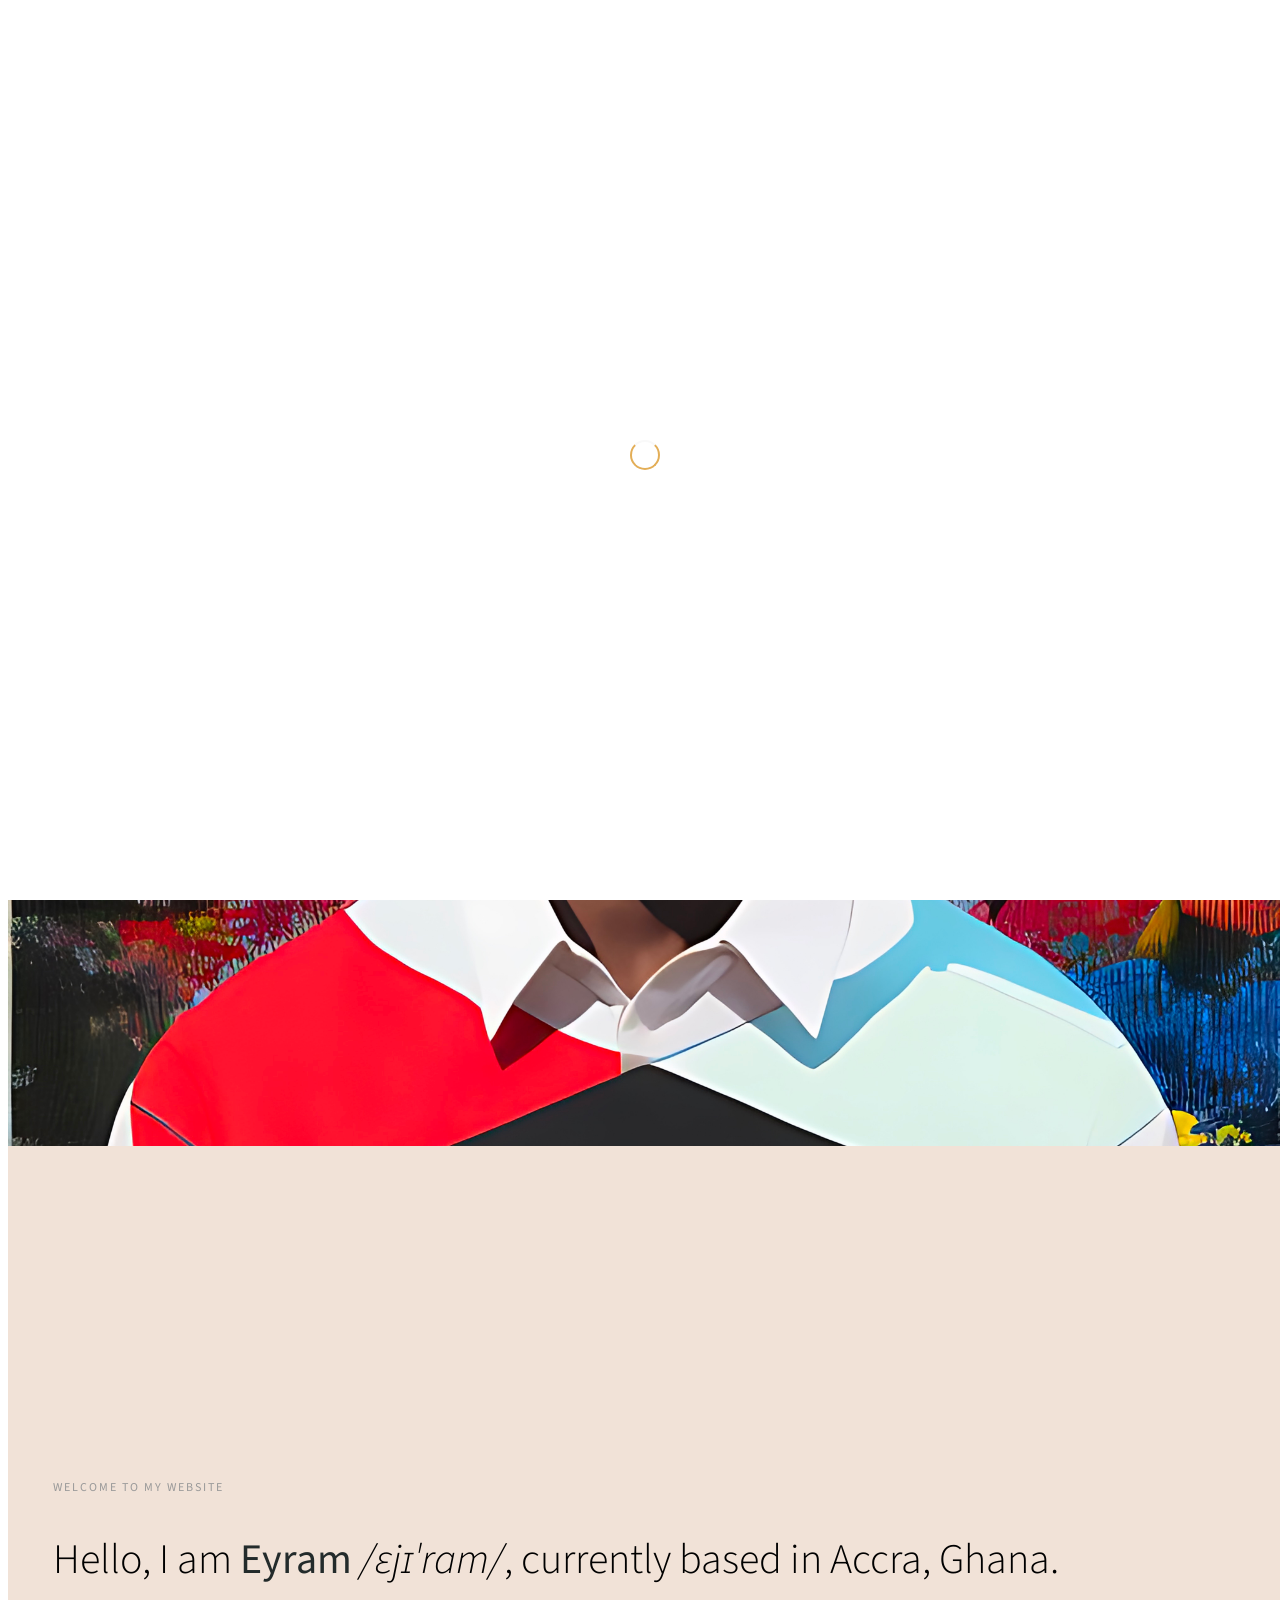
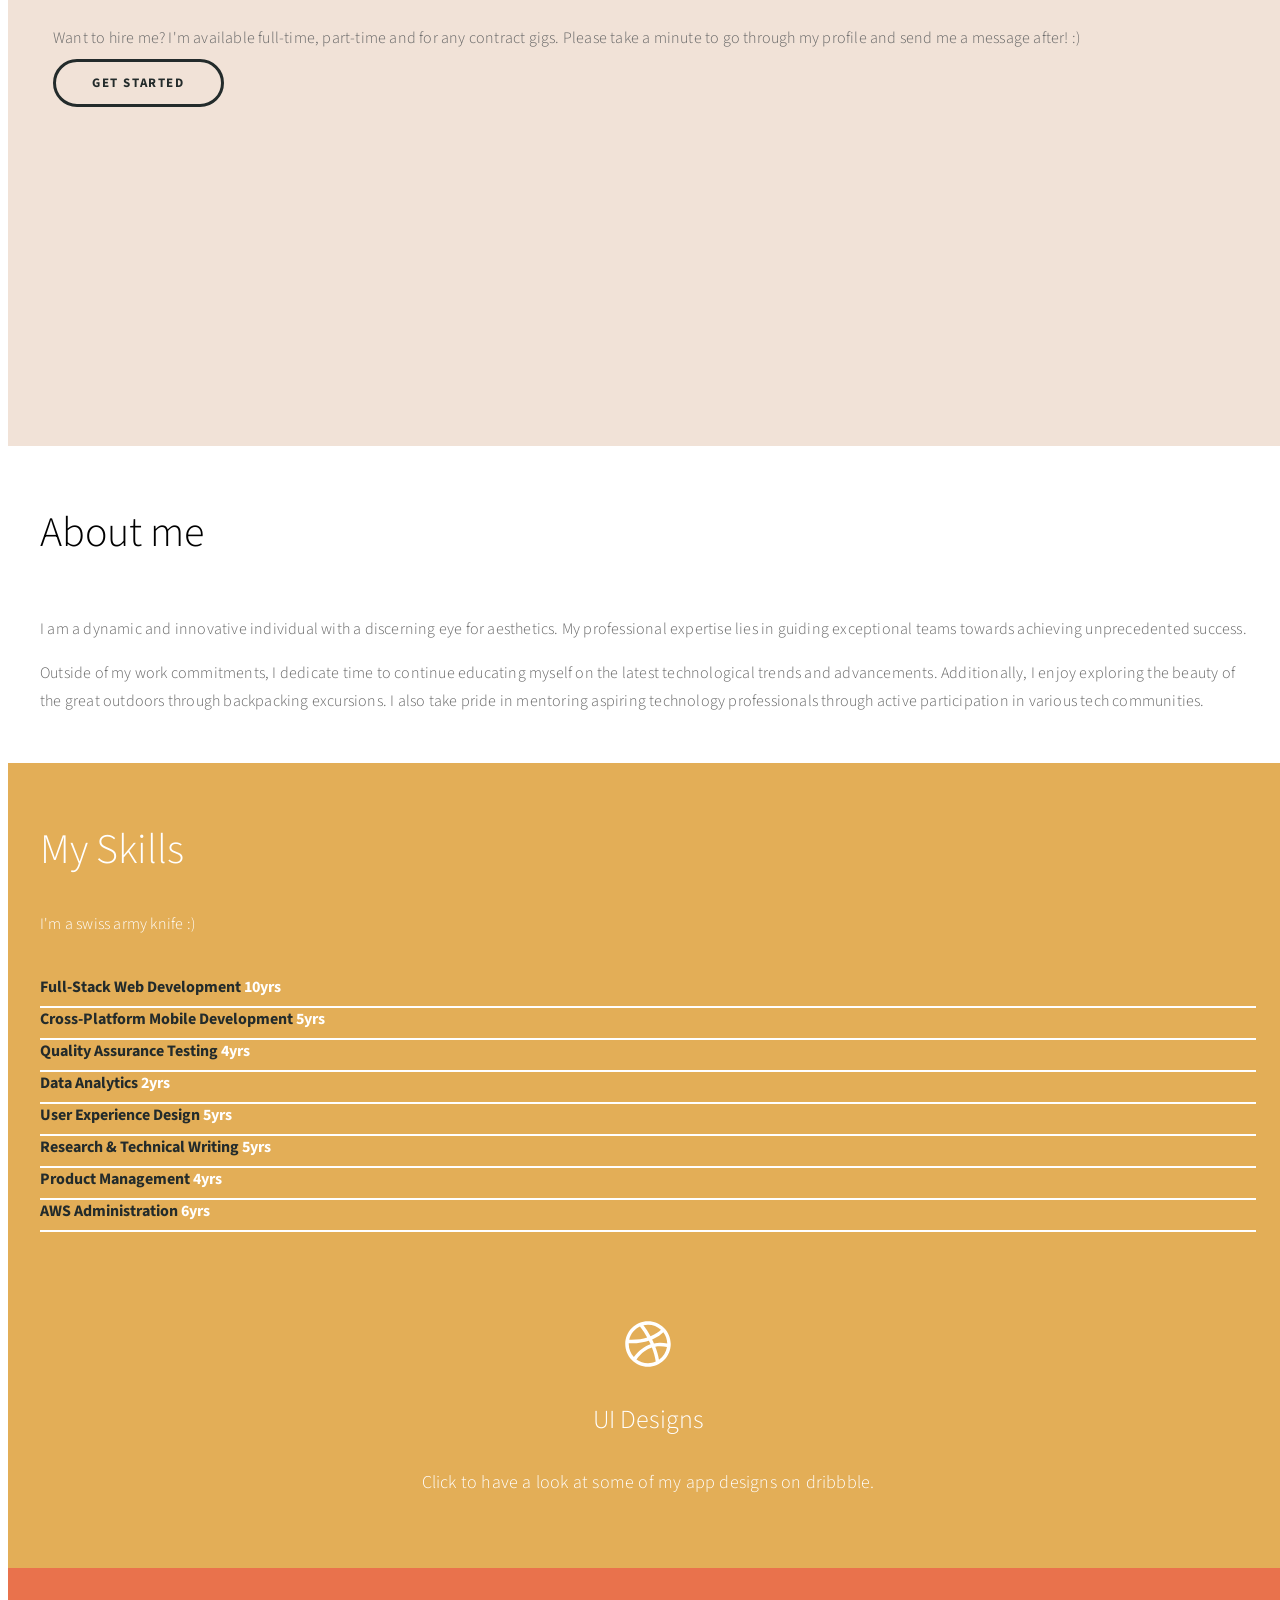
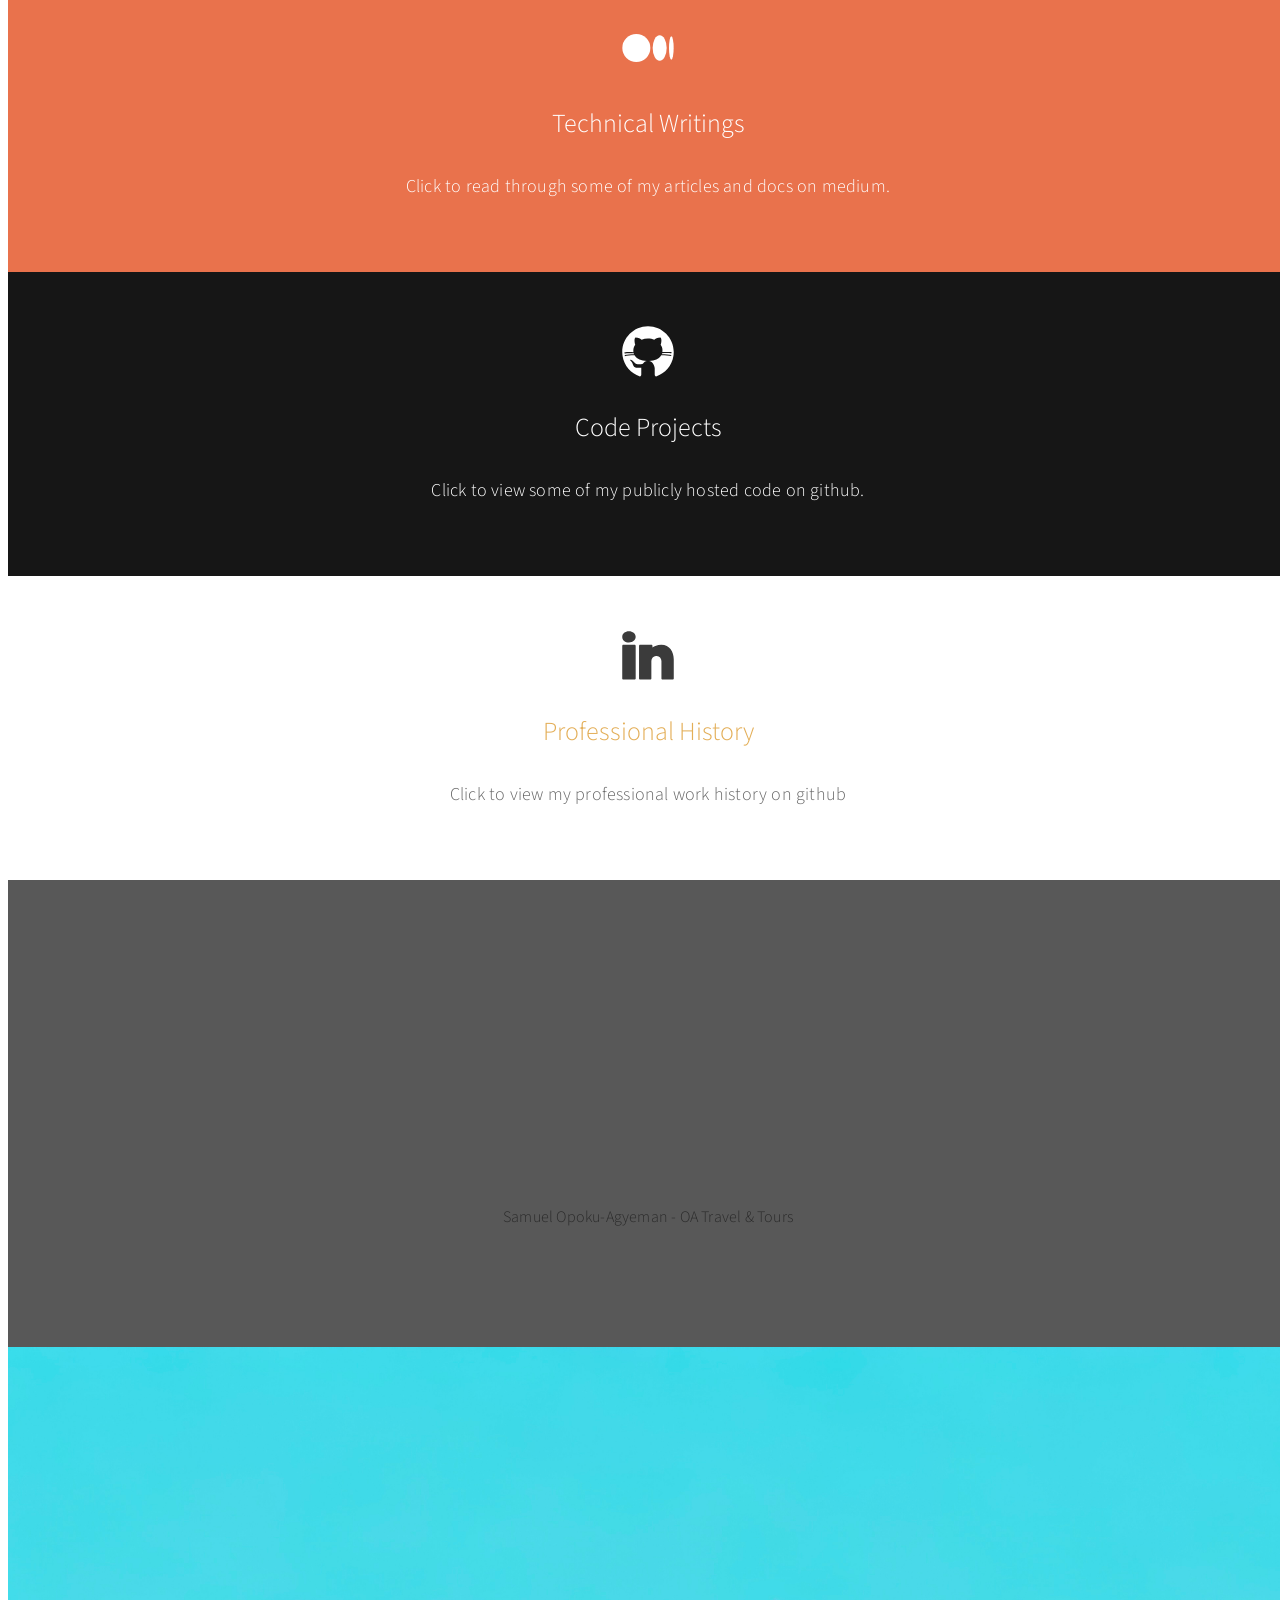
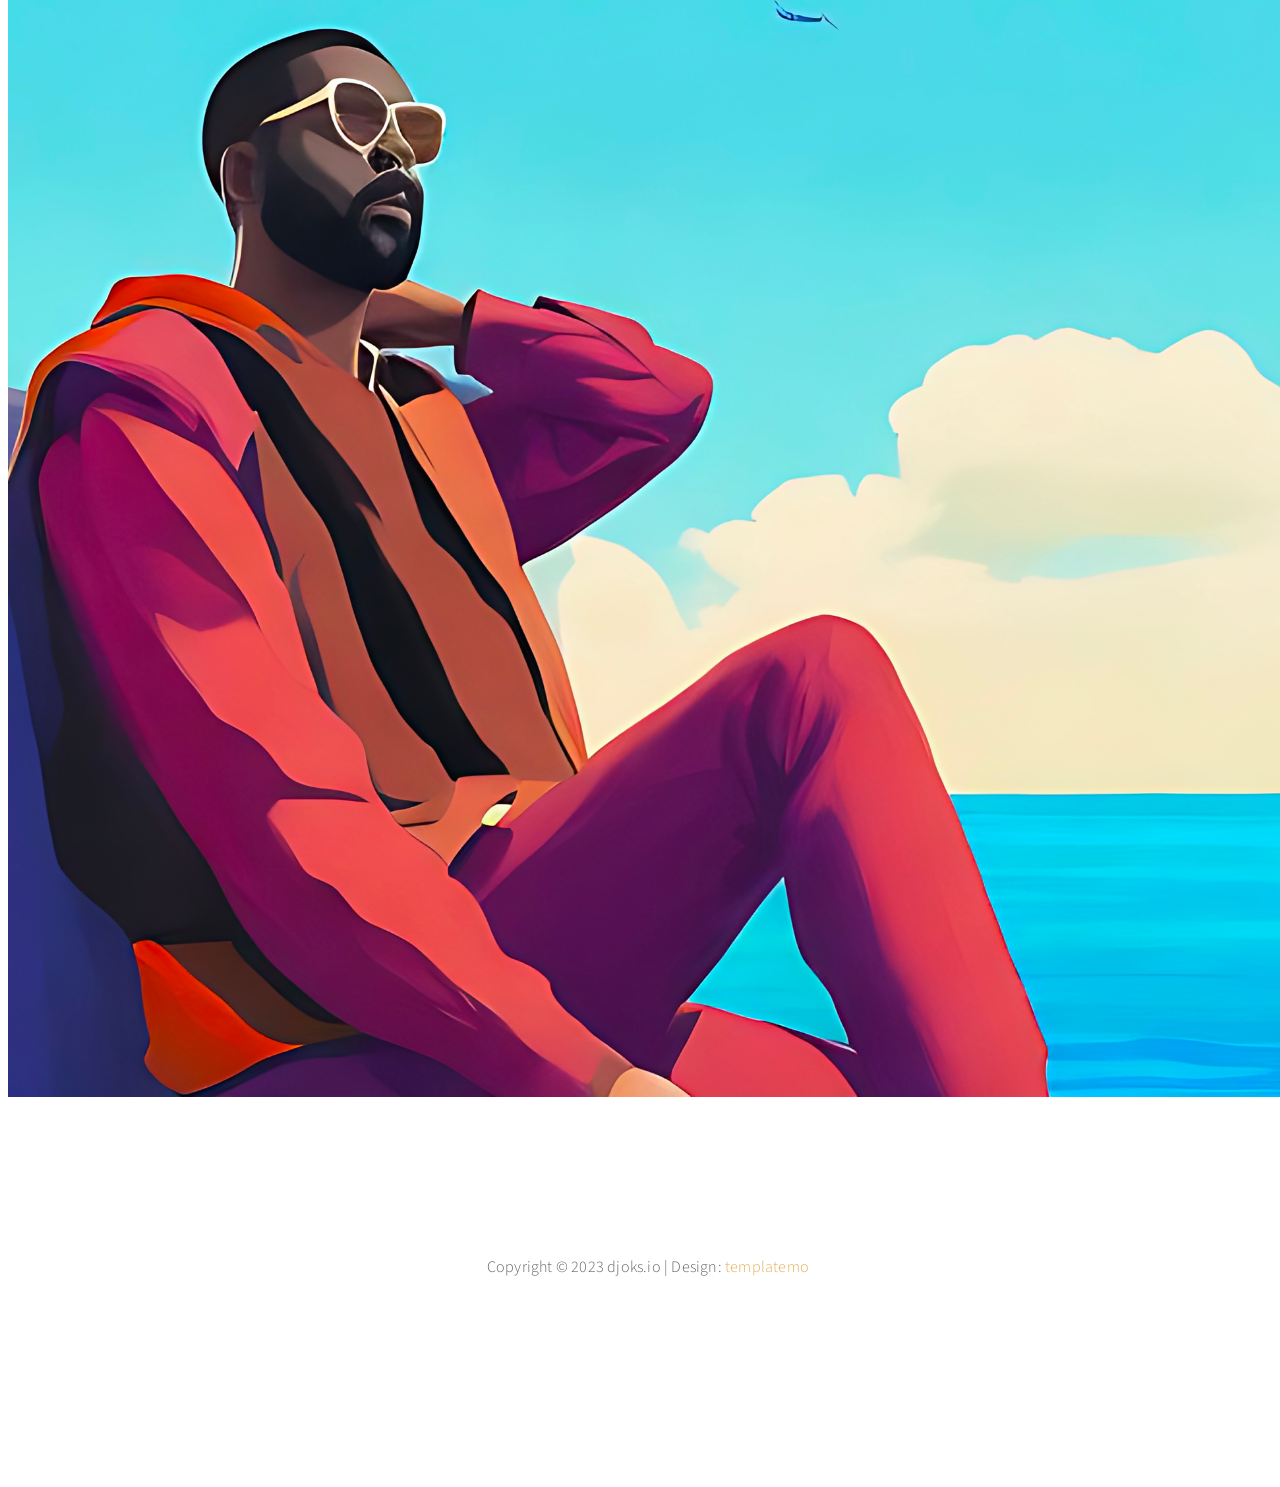
==== index.html @ 9b589e12 "fix: incorrect title name." ====
<!DOCTYPE html>
<html lang="en">

     <head>

          <meta charset="UTF-8">
          <meta http-equiv="X-UA-Compatible" content="IE=Edge">
          <meta name="description" content="">
          <meta name="keywords" content="">
          <meta name="author" content="templatemo">
          <meta name="viewport" content="width=device-width, initial-scale=1, maximum-scale=1">

          <title>Philip Eyram Djokoto</title>
          <!--
Stimulus Template
http://www.templatemo.com/tm-498-stimulus
-->
          <link rel="stylesheet" href="css/bootstrap.min.css">
          <link rel="stylesheet" href="css/animate.css">
          <link rel="stylesheet" href="css/font-awesome.min.css">
          <link rel="stylesheet" href="css/templatemo-style.css">

          <link href="https://fonts.googleapis.com/css?family=Source+Sans+Pro:300,400,700" rel="stylesheet">

     </head>

     <body data-spy="scroll" data-target=".navbar-collapse" data-offset="50">


          <!-- PRE LOADER -->

          <div class="preloader">
               <div class="spinner">
                    <span class="spinner-rotate"></span>
               </div>
          </div>


          <!-- Navigation Section -->

          <div class="navbar navbar-fixed-top custom-navbar" role="navigation">
               <div class="container">

                    <!-- navbar header -->
                    <div class="navbar-header">
                         <button class="navbar-toggle" data-toggle="collapse" data-target=".navbar-collapse">
                              <span class="icon icon-bar"></span>
                              <span class="icon icon-bar"></span>
                              <span class="icon icon-bar"></span>
                         </button>
                         <a href="#" class="navbar-brand">djoks.io</a>
                    </div>

                    <div class="collapse navbar-collapse">
                         <ul class="nav navbar-nav navbar-right">
                              <li><a href="#home" class="smoothScroll">Home</a></li>
                              <li><a href="#about" class="smoothScroll">About Me</a></li>
                              <li><a href="#quotes" class="smoothScroll">Testimonial</a></li>
                              <li><a href="#contact" class="smoothScroll">Contact</a></li>
                         </ul>
                    </div>

               </div>
          </div>


          <!-- Home Section -->

          <section id="home" class="parallax-section">
               <div class="container">
                    <div class="row">

                         <div class="col-md-6 col-sm-6">
                              <div class="home-img"></div>
                         </div>

                         <div class="col-md-6 col-sm-6">
                              <div class="home-thumb">
                                   <div class="section-title">
                                        <h4 class="wow fadeInUp" data-wow-delay="0.3s">welcome to my website</h4>
                                        <h1 class="wow fadeInUp" data-wow-delay="0.6s">Hello, I am
                                             <strong>Eyram</strong> <i>/ɛjɪˈram/</i>, currently based in Accra, Ghana.
                                        </h1>
                                        <p class="wow fadeInUp" data-wow-delay="0.9s">
                                             Want to hire me? I'm available full-time, part-time and for any contract
                                             gigs. Please take a minute to go through my profile and send me a message
                                             after! :)
                                        <p>

                                             <a href="#about"
                                                  class="wow fadeInUp smoothScroll section-btn btn btn-success"
                                                  data-wow-delay="1.4s">Get Started</a>

                                   </div>
                              </div>
                         </div>


                    </div>
               </div>
          </section>


          <!-- About Section -->

          <section id="about" class="parallax-section">
               <div class="container">
                    <div class="row">

                         <div class="col-md-6 col-sm-12">
                              <div class="about-thumb">

                                   <div class="wow fadeInUp section-title" data-wow-delay="0.4s">
                                        <h1>About me</h1>
                                   </div>
                                   <div class="wow fadeInUp" data-wow-delay="0.8s">
                                        <p>I am a dynamic and innovative individual with a discerning eye for
                                             aesthetics. My professional expertise lies in guiding
                                             exceptional teams towards achieving unprecedented success.</p>
                                        <p>Outside of my work commitments, I dedicate time to continue educating
                                             myself on the latest technological trends and
                                             advancements. Additionally, I enjoy exploring the beauty of the great
                                             outdoors through backpacking excursions. I also
                                             take pride in mentoring aspiring technology professionals through active
                                             participation in various tech communities.</p>
                                   </div>
                              </div>
                         </div>

                         <!-- <div class="col-md-3 col-sm-6">
                              <div class="background-image about-img"></div>
                         </div> -->

                         <div class="bg-yellow col-md-6 col-sm-6">
                              <div class="skill-thumb">
                                   <div class="wow fadeInUp section-title color-white" data-wow-delay="1.2s">
                                        <h1>My Skills</h1>
                                        <p class="color-white">I'm a swiss army knife :)</p>
                                   </div>

                                   <div class="col-12 row">
                                        <div class="col-12 col-md-6 wow fadeInUp skills-thumb" data-wow-delay="1.6s">
                                             <strong>Full-Stack Web Development</strong>
                                             <span class="color-white pull-right">10yrs</span>
                                             <div class="progress">
                                                  <div class="progress-bar progress-bar-primary" role="progressbar"
                                                       aria-valuenow="100" aria-valuemin="0" aria-valuemax="100"
                                                       style="width: 100%;"></div>
                                             </div>

                                             <strong>Cross-Platform Mobile Development</strong>
                                             <span class="color-white pull-right">5yrs</span>
                                             <div class="progress">
                                                  <div class="progress-bar progress-bar-primary" role="progressbar"
                                                       aria-valuenow="50" aria-valuemin="0" aria-valuemax="100"
                                                       style="width: 50%;"></div>
                                             </div>

                                             <strong>Quality Assurance Testing</strong>
                                             <span class="color-white pull-right">4yrs</span>
                                             <div class="progress">
                                                  <div class="progress-bar progress-bar-primary" role="progressbar"
                                                       aria-valuenow="40" aria-valuemin="0" aria-valuemax="100"
                                                       style="width: 40%;"></div>
                                             </div>

                                             <strong>Data Analytics</strong>
                                             <span class="color-white pull-right">2yrs</span>
                                             <div class="progress">
                                                  <div class="progress-bar progress-bar-primary" role="progressbar"
                                                       aria-valuenow="20" aria-valuemin="0" aria-valuemax="100"
                                                       style="width: 20%;"></div>
                                             </div>
                                        </div>

                                        <div class="col-12 col-md-6 wow fadeInUp skills-thumb" data-wow-delay="1.6s">
                                             <strong>User Experience Design</strong>
                                             <span class="color-white pull-right">5yrs</span>
                                             <div class="progress">
                                                  <div class="progress-bar progress-bar-primary" role="progressbar"
                                                       aria-valuenow="50" aria-valuemin="0" aria-valuemax="100"
                                                       style="width: 50%;"></div>
                                             </div>

                                             <strong>Research & Technical Writing</strong>
                                             <span class="color-white pull-right">5yrs</span>
                                             <div class="progress">
                                                  <div class="progress-bar progress-bar-primary" role="progressbar"
                                                       aria-valuenow="50" aria-valuemin="0" aria-valuemax="100"
                                                       style="width: 50%;"></div>
                                             </div>

                                             <strong>Product Management</strong>
                                             <span class="color-white pull-right">4yrs</span>
                                             <div class="progress">
                                                  <div class="progress-bar progress-bar-primary" role="progressbar"
                                                       aria-valuenow="40" aria-valuemin="0" aria-valuemax="100"
                                                       style="width: 40%;"></div>
                                             </div>

                                             <strong>AWS Administration</strong>
                                             <span class="color-white pull-right">6yrs</span>
                                             <div class="progress">
                                                  <div class="progress-bar progress-bar-primary" role="progressbar"
                                                       aria-valuenow="60" aria-valuemin="0" aria-valuemax="100"
                                                       style="width: 60%;"></div>
                                             </div>
                                        </div>
                                   </div>
                              </div>
                         </div>

                    </div>
               </div>
          </section>


          <!-- Service Section -->

          <section id="service" class="parallax-section">
               <div class="container">
                    <div class="row">

                         <a href="https://dribbble.com/djoks" target="_blank">
                              <div class="bg-yellow col-md-3 col-sm-6">
                                   <div class="wow fadeInUp color-white service-thumb" data-wow-delay="0.8s">
                                        <img src="./images/icon-dribbble.svg" class="icon" />
                                        <h3>UI Designs</h3>
                                        <p class="color-white">Click to have a look at some of my app designs on
                                             dribbble.</p>
                                        <i class="fa fa-link icon-link"></i>
                                   </div>
                              </div>
                         </a>

                         <a href="https://medium.com/@contact.djoks" target="_blank">
                              <div class="col-md-3 col-sm-6">
                                   <div class="wow fadeInUp color-white service-thumb" data-wow-delay="1.2s">
                                        <img src="./images/icon-medium.svg" class="icon" />
                                        <h3>Technical Writings</h3>
                                        <p class="color-white">Click to read through some of my articles and docs on
                                             medium.</p>
                                        <i class="fa fa-link icon-link"></i>
                                   </div>
                              </div>
                         </a>

                         <a href="https://github.com/djoks" target="_blank">
                              <div class="bg-dark col-md-3 col-sm-6">
                                   <div class="wow fadeInUp color-white service-thumb" data-wow-delay="1.6s">
                                        <img src="./images/icon-github.svg" class="icon" />
                                        <h3>Code Projects</h3>
                                        <p class="color-white">Click to view some of my publicly hosted code on github.
                                        </p>
                                        <i class="fa fa-link icon-link"></i>
                                   </div>
                              </div>
                         </a>

                         <a href="https://linkedin.com/in/eyram-djokoto" target="_blank">
                              <div class="bg-white col-md-3 col-sm-6">
                                   <div class="wow fadeInUp service-thumb" data-wow-delay="1.8s">
                                        <img src="./images/icon-linkedin.svg" class="icon" />
                                        <h3>Professional History</h3>
                                        <p>Click to view my professional work history on github </p>
                                        <i class="fa fa-link icon-link"></i>
                                   </div>
                              </div>
                         </a>
                    </div>
               </div>
          </section>

          <!-- Quotes Section -->

          <section id="quotes" class="parallax-section">
               <div class="overlay"></div>
               <div class="container">
                    <div class="row">

                         <div class="col-md-offset-1 col-md-10 col-sm-12">
                              <i class="wow fadeInUp fa fa-star" data-wow-delay="0.6s"></i>
                              <h2 class="wow fadeInUp" data-wow-delay="0.8s">Philip's MaaS solution revolutionized OA
                                   Travel and Tours' business operations, streamlining processes and boosting
                                   efficiency, increasing revenue and customer satisfaction.</h2>
                              <p class="wow fadeInUp text-light" data-wow-delay="1s">Samuel Opoku-Agyeman - OA Travel &
                                   Tours</p>
                         </div>

                    </div>
               </div>
          </section>


          <!-- Contact Section -->

          <section id="contact" class="parallax-section">
               <div class="container">
                    <div class="row">

                         <div class="col-md-6 col-sm-12">
                              <div class="contact-form">
                                   <div class="wow fadeInUp section-title" data-wow-delay="0.2s">
                                        <h1 class="color-white">Say hello..</h1>
                                        <p class="color-white">I will respond as quickly as possible</p>
                                   </div>

                                   <div id="contact-form">
                                        <form action="#template-mo" method="post">
                                             <div class="wow fadeInUp" data-wow-delay="1s">
                                                  <input name="fullname" type="text" class="form-control" id="fullname"
                                                       placeholder="Your Name">
                                             </div>
                                             <div class="wow fadeInUp" data-wow-delay="1.2s">
                                                  <input name="email" type="email" class="form-control" id="email"
                                                       placeholder="Your Email">
                                             </div>
                                             <div class="wow fadeInUp" data-wow-delay="1.4s">
                                                  <textarea name="message" rows="5" class="form-control" id="message"
                                                       placeholder="Write your message..."></textarea>
                                             </div>
                                             <div class="wow fadeInUp col-md-6 col-sm-8" data-wow-delay="1.6s">
                                                  <input name="submit" type="submit" class="form-control" id="submit"
                                                       value="Send">
                                             </div>
                                        </form>
                                   </div>

                              </div>
                         </div>

                         <div class="col-md-3 col-sm-6">
                              <div class="background-image contact-img"></div>
                         </div>

                         <div class="bg-dark col-md-3 col-sm-6">
                              <div class="contact-thumb">
                                   <div class="wow fadeInUp contact-info" data-wow-delay="0.6s">
                                        <h3 class="color-white">You can find me at,</h3>
                                        <p class="color-white">Accra, Ghana</p>
                                   </div>

                                   <div class="wow fadeInUp contact-info" data-wow-delay="0.8s">
                                        <h3 class="color-white">Contact.</h3>
                                        <p class="color-white"><i class="fa fa-phone"></i> 0544-009-412</p>
                                        <p class="color-white"><i class="fa fa-envelope-o"></i> <a
                                                  href="mailto:contact.djoks@gmail.com">contact.djoks@gmail.com</a></p>
                                   </div>

                              </div>
                         </div>

                    </div>
               </div>
          </section>


          <!-- Footer Section -->

          <footer>
               <div class="container">
                    <div class="row">

                         <div class="col-md-12 col-sm-12">
                              <div class="wow fadeInUp footer-copyright" data-wow-delay="1.8s">
                                   <p>Copyright &copy; 2023 djoks.io

                                        | Design: <a href="http://www.google.com/+templatemo"
                                             target="_parent">templatemo</a></p>
                              </div>
                              <ul class="wow fadeInUp social-icon" data-wow-delay="2s">
                                   <li><a href="#" class="fa fa-facebook"></a></li>
                                   <li><a href="#" class="fa fa-twitter"></a></li>
                                   <li><a href="#" class="fa fa-google-plus"></a></li>
                                   <li><a href="#" class="fa fa-dribbble"></a></li>
                                   <li><a href="#" class="fa fa-linkedin"></a></li>
                              </ul>
                         </div>

                    </div>
               </div>
          </footer>

          <!-- SCRIPTS -->

          <script src="js/jquery.js"></script>
          <script src="js/bootstrap.min.js"></script>
          <script src="js/jquery.parallax.js"></script>
          <script src="js/smoothscroll.js"></script>
          <script src="js/wow.min.js"></script>
          <script src="js/custom.js"></script>

     </body>

</html>
---- css/templatemo-style.css ----
/*

Stimulus Template

http://www.templatemo.com/tm-498-stimulus

*/

body {
	background: #ffffff;
	font-family: "Source Sans Pro", sans-serif;
	font-style: normal;
	font-weight: 300;
	overflow-x: hidden;
}

html,
body {
	width: 100%;
	height: 100%;
}

/*---------------------------------------
    Typorgraphy              
-----------------------------------------*/

h1,
h2,
h3,
h4,
h5,
h6 {
	font-style: normal;
	font-weight: 300;
}

h1,
h2,
h3 {
	font-weight: 300;
}

h1 {
	font-size: 42px;
	padding-bottom: 14px;
	margin-bottom: 0px;
}

h2 {
	font-size: 42px;
	line-height: 52px;
	margin-top: 0px;
}

h3 {
	font-size: 26px;
	line-height: 32px;
	padding-bottom: 6px;
}

h4 {
	color: #999;
	font-size: 12px;
	font-weight: normal;
	letter-spacing: 2px;
	text-transform: uppercase;
	padding-top: 6px;
}

h5 {
	color: #666666;
}

strong {
	color: #232b2b;
	font-weight: normal;
}

p {
	color: #666666;
	font-size: 16px;
	font-weight: 300;
	line-height: 28px;
	letter-spacing: 0.2px;
}

.section-btn {
	background-color: transparent;
	border: 3px solid #232b2b;
	border-radius: 100px;
	color: #232b2b;
	font-size: 13px;
	font-weight: bold;
	letter-spacing: 1.6px;
	padding: 12px 36px;
	margin-top: 42px;
	transition: all 0.4s ease-in-out;
	text-transform: uppercase;
}

.section-btn:hover {
	background: #e3ae57;
	border-color: transparent;
	color: #ffffff;
}

.btn-success:focus {
	background-color: #000;
	border-color: transparent;
}

.parallax-section {
	background-attachment: fixed !important;
	background-size: cover !important;
}

.section-title {
	position: relative;
	padding-bottom: 22px;
}

#about,
#service,
#experience,
#education,
#contact {
	position: relative;
}

#home .container,
#about .container,
#experience .container,
#service .container,
#education .container,
#contact .container {
	width: 100%;
	padding: 0;
	margin: 0;
}

#experience .experience-thumb,
#education .education-thumb {
	padding: 22px 42px 42px 42px;
}

#service,
#quotes,
footer {
	text-align: center;
}

#experience,
#education {
	background: #e9724c;
}

.background-image {
	background-position: 50% 50% !important;
	background-size: cover !important;
	width: 100%;
	height: 100%;
	min-height: 75vh;
	position: absolute;
	top: 0;
	right: 0;
	bottom: 0;
	left: 0;
}

.color-white {
	color: #ffffff;
}

.color-yellow {
	color: #e3ae57;
}

.bg-yellow {
	background: #e3ae57;
}

.bg-white {
	background: #ffffff;
}

.bg-dark {
	background: #161616;
}

/*---------------------------------------
    General               
-----------------------------------------*/

html {
	-webkit-font-smoothing: antialiased;
}

a {
	color: #e3ae57;
	-webkit-transition: 0.5s;
	-o-transition: 0.5s;
	transition: 0.5s;
	text-decoration: none !important;
}
a:hover,
a:active,
a:focus {
	color: #e3ae57;
	outline: none;
}

* {
	-webkit-box-sizing: border-box;
	-moz-box-sizing: border-box;
	box-sizing: border-box;
}

*:before,
*:after {
	-webkit-box-sizing: border-box;
	-moz-box-sizing: border-box;
	box-sizing: border-box;
}

/*---------------------------------------
    Preloader section              
-----------------------------------------*/

.preloader {
	position: fixed;
	top: 0;
	left: 0;
	width: 100%;
	height: 100%;
	z-index: 99999;
	display: flex;
	flex-flow: row nowrap;
	justify-content: center;
	align-items: center;
	background: none repeat scroll 0 0 #ffffff;
}

.spinner {
	border: 1px solid transparent;
	border-radius: 5px;
	position: relative;
}

.spinner:before {
	content: "";
	box-sizing: border-box;
	position: absolute;
	top: 50%;
	left: 50%;
	width: 30px;
	height: 30px;
	margin-top: -10px;
	margin-left: -10px;
	border-radius: 50%;
	border: 2px solid #e3ae57;
	border-top-color: #f9f9f9;
	animation: spinner 0.6s linear infinite;
}

@-webkit-@keyframes spinner {
	to {
		transform: rotate(360deg);
	}
}

@keyframes spinner {
	to {
		transform: rotate(360deg);
	}
}

/*---------------------------------------
    Navigation section              
-----------------------------------------*/

.custom-navbar {
	margin-bottom: 0;
	background-color: #ffffff;
}

.custom-navbar .navbar-brand {
	color: #333;
	text-shadow: 1px 1px #fff;
	font-weight: bold;
	font-size: 24px;
	line-height: 35px;
	letter-spacing: 1px;
}

.custom-navbar .nav li a {
	color: #666;
	font-size: 14px;
	font-weight: 400;
	letter-spacing: 1px;
	text-transform: uppercase;
	line-height: 40px;
	transition: all 0.4s ease-in-out;
}

.custom-navbar .nav li a:hover {
	background: transparent;
	color: #e3ae57;
}

.custom-navbar .navbar-nav > li > a:hover,
.custom-navbar .navbar-nav > li > a:focus {
	background-color: transparent;
}

.custom-navbar .nav li.active > a {
	background-color: transparent;
	color: #e3ae57;
}

.custom-navbar .navbar-toggle {
	border: none;
	padding-top: 10px;
}

.custom-navbar .navbar-toggle {
	background-color: transparent;
}

.custom-navbar .navbar-toggle .icon-bar {
	background: #e3ae57;
	border-color: transparent;
}

@media (min-width: 768px) {
	.custom-navbar {
		padding: 12px 0;
		border-bottom: 0;
		background: 0 0;
	}
	.custom-navbar.top-nav-collapse {
		background: #ffffff;
		box-shadow: 0px 2px 8px 0px rgba(50, 50, 50, 0.08);
		padding: 0;
	}
}

/*---------------------------------------
    Home section              
-----------------------------------------*/

#home h1 {
	padding-bottom: 18px;
}

#home .col-md-6 {
	background: #f1e2d7;
	/* light blue color: #c3eafd; */
	padding-right: 0;
	padding-left: 0;
}

#home .home-img {
	background: url("../images/1.jpg") no-repeat;
	background-size: cover;
	background-position: 50% 50%;
	width: 100%;
	height: 100vh;
}

#home .home-thumb {
	display: -webkit-box;
	display: -webkit-flex;
	display: -ms-flexbox;
	display: flex;
	-webkit-box-align: center;
	-webkit-align-items: center;
	-ms-flex-align: center;
	align-items: center;
	height: 100vh;
	padding: 0 45px 0 45px;
}

/*---------------------------------------
   About section              
-----------------------------------------*/

#about .about-img {
	background: url("../images/about-img.jpg") no-repeat;
}

#about .about-thumb,
#about .skill-thumb {
	padding: 22px 32px 32px 32px;
}

#about .progress {
	background: #ffffff;
	border-radius: 0px;
	box-shadow: none;
	height: 2px;
}

#about .progress-bar-primary {
	background: #232b2b;
}

#about strong,
#about span {
	font-weight: bold;
	display: inline-block;
	padding-bottom: 8px;
}

/*---------------------------------------
    Service section              
-----------------------------------------*/

#service {
	background: #e9724c;
}

#service p {
	font-size: 18px;
	line-height: 30px;
}

#service .service-thumb {
	padding: 52px 22px 52px 22px;
}

#service .service-thumb .fa {
	font-size: 42px;
	padding-bottom: 22px;
}

/*---------------------------------------
    Experience section              
-----------------------------------------*/

#experience .experience-img {
	background: url("../images/experience-img.jpg") no-repeat;
}

#experience .media-heading {
	margin-bottom: 0px;
}

#experience .media .fa {
	font-size: 42px;
	margin-right: 14px;
}

#experience small {
	color: #633;
	font-weight: bold;
}

/*---------------------------------------
    Education section              
-----------------------------------------*/

#education {
	background: #e3ae57;
}

#education .education-img {
	background: url("../images/education-img.jpg") no-repeat;
}

#education .media-heading {
	margin-bottom: 0px;
}

#education .media .fa {
	font-size: 42px;
	margin-right: 14px;
}

#education small {
	color: #886d1e;
	font-weight: bold;
}

/*---------------------------------------
   Quotes section              
-----------------------------------------*/

#quotes {
	background: url("../images/quotes-bg.jpg") 50% 0 repeat-y fixed;
	background-size: cover;
	background-position: center center;
	color: #ffffff;
	position: relative;
	padding: 100px 0px;
}

#quotes .overlay {
	background: #121212;
	width: 100%;
	height: 100%;
	position: absolute;
	top: 0;
	opacity: 0.7;
}

#quotes .fa {
	font-size: 42px;
	margin-top: 32px;
	margin-bottom: 22px;
}

#quotes p {
	padding-top: 32px;
}

/*---------------------------------------
    Contact section              
-----------------------------------------*/

#contact {
	background: #e9724c;
}

#contact .contact-form,
#contact .contact-thumb {
	padding: 22px 32px 22px 32px;
	min-height: 75vh;
}

#contact .contact-img {
	background: url("../images/3.jpg") no-repeat;
	min-height: 75vh;
}

#contact .contact-info {
	padding-top: 6px;
	padding-bottom: 6px;
}

#contact .form-control::-moz-placeholder {
	color: #ffffff;
	opacity: 1;
}
#contact .form-control:-ms-input-placeholder {
	color: #ffffff;
}
#contact .form-control::-webkit-input-placeholder {
	color: #ffffff;
}

#contact .form-control {
	background: transparent;
	border: none;
	border-bottom: 1px solid #e3ae57;
	border-radius: 0px;
	box-shadow: none;
	color: #ffffff;
	font-size: 18px;
	margin-top: 10px;
	margin-bottom: 25px;
	transition: all 0.4s ease-in-out;
}

#contact .form-control:focus {
	border-bottom-color: #ffffff;
}

#contact input {
	height: 45px;
}

#contact input[type="submit"] {
	background: #ffffff;
	border: 2px solid transparent;
	border-radius: 40px;
	color: #161616;
	padding-bottom: 10px;
}

#contact input[type="submit"]:hover {
	background: transparent;
	border-color: #ffffff;
	color: #ffffff;
}

#contact .fa {
	padding-right: 10px;
}

/*---------------------------------------
   Footer section              
-----------------------------------------*/

footer {
	padding: 140px 0px;
}

/*---------------------------------------
   Social icon             
-----------------------------------------*/

.social-icon {
	position: relative;
	padding: 0;
	margin: 0;
	text-align: center;
}

.social-icon li {
	display: inline-block;
	list-style: none;
}

.social-icon li a {
	border: 2px solid transparent;
	color: #999;
	border-radius: 100px;
	cursor: pointer;
	font-size: 16px;
	text-decoration: none;
	transition: all 0.4s ease-in-out;
	width: 50px;
	height: 50px;
	line-height: 50px;
	text-align: center;
	vertical-align: middle;
	position: relative;
	margin: 22px 4px 10px 4px;
}

.social-icon li a:hover {
	background: #e3ae57;
	border-color: #ffffff;
	color: #ffffff;
	transform: scale(1.1);
}

/*---------------------------------------
   Mobile Responsive         
-----------------------------------------*/

@media only screen and (max-width: 580px) {
	h1 {
		font-size: 32px;
	}

	h2 {
		font-size: 28px;
		line-height: inherit;
	}

	h3 {
		font-size: 22px;
		line-height: inherit;
	}
}

@media only screen and (max-width: 767px) {
	.custom-navbar .navbar-brand {
		line-height: 18px;
	}

	#home .home-thumb {
		height: auto;
		padding-top: 32px;
		padding-bottom: 12px;
	}

	#home .container,
	#about .container,
	#experience .container,
	#service .container,
	#education .container,
	#contact .container {
		padding-right: 15px;
		padding-left: 15px;
	}

	#about .col-md-3,
	#experience .col-md-6,
	#education .col-md-6,
	#contact .col-md-3 {
		padding: 0;
		margin: 0;
	}

	.background-image {
		position: relative;
		min-height: 65vh;
	}
}

@media only screen and (max-width: 1024px) {
	.section-title {
		padding-bottom: 12px;
	}

	footer {
		padding: 40px 0;
	}
}

.custom-navbar .navbar-brand {
	display: none;
}

.custom-navbar.top-nav-collapse .navbar-brand {
	display: block;
}

.icon {
	height: 56px;
}

.icon-link {
	font-size: 18px !important;
}
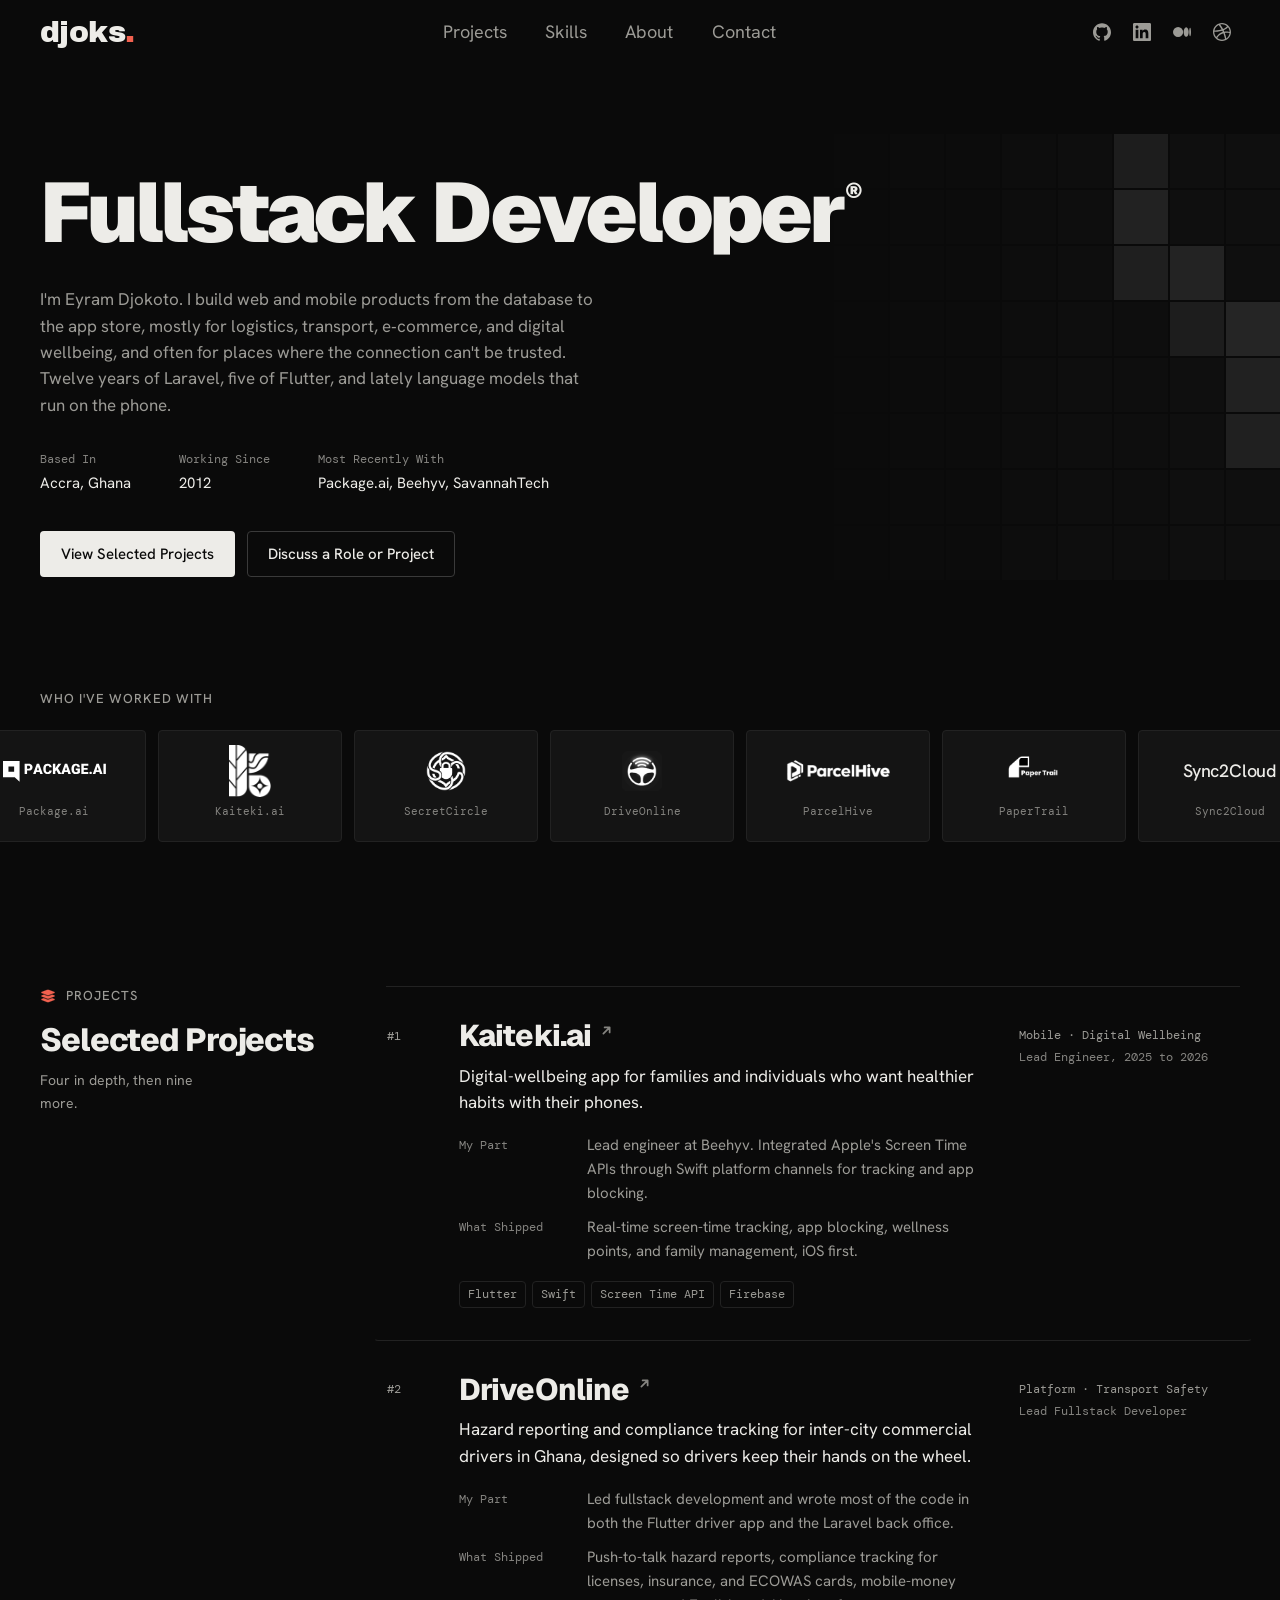
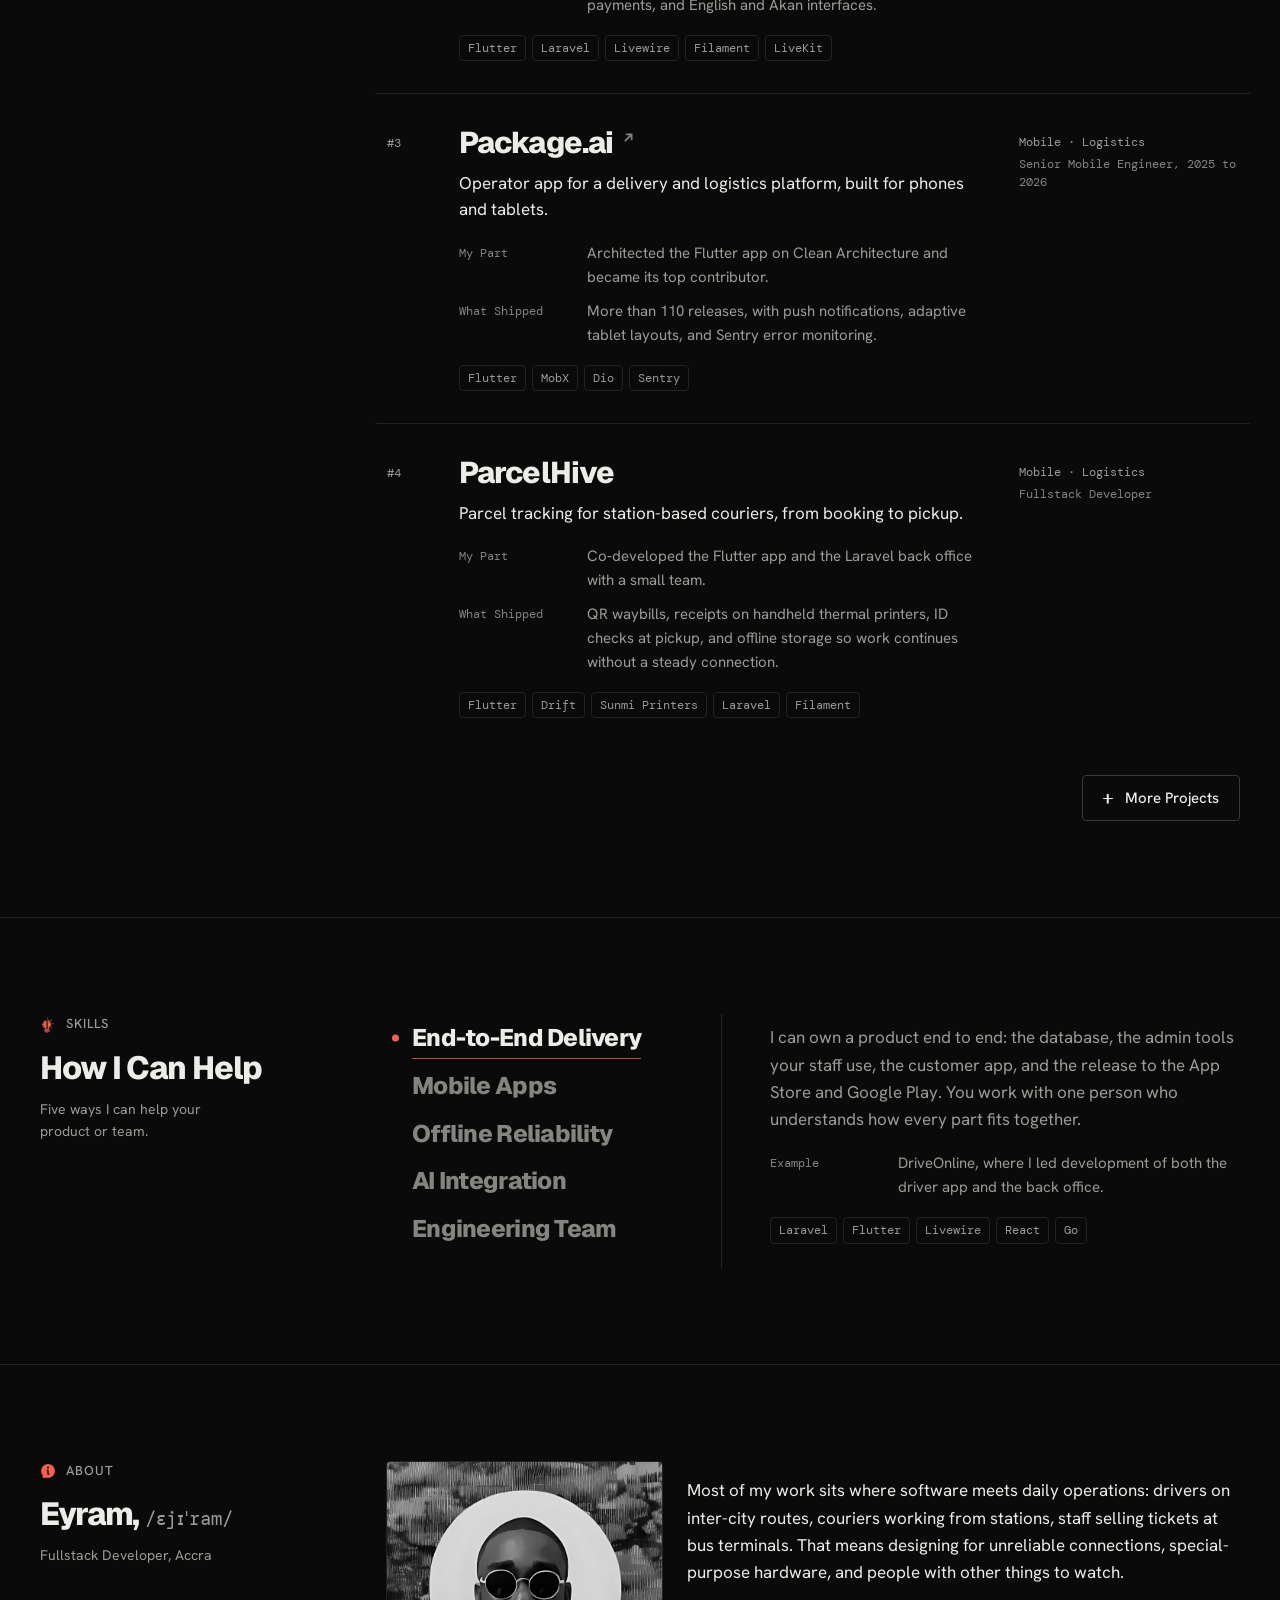
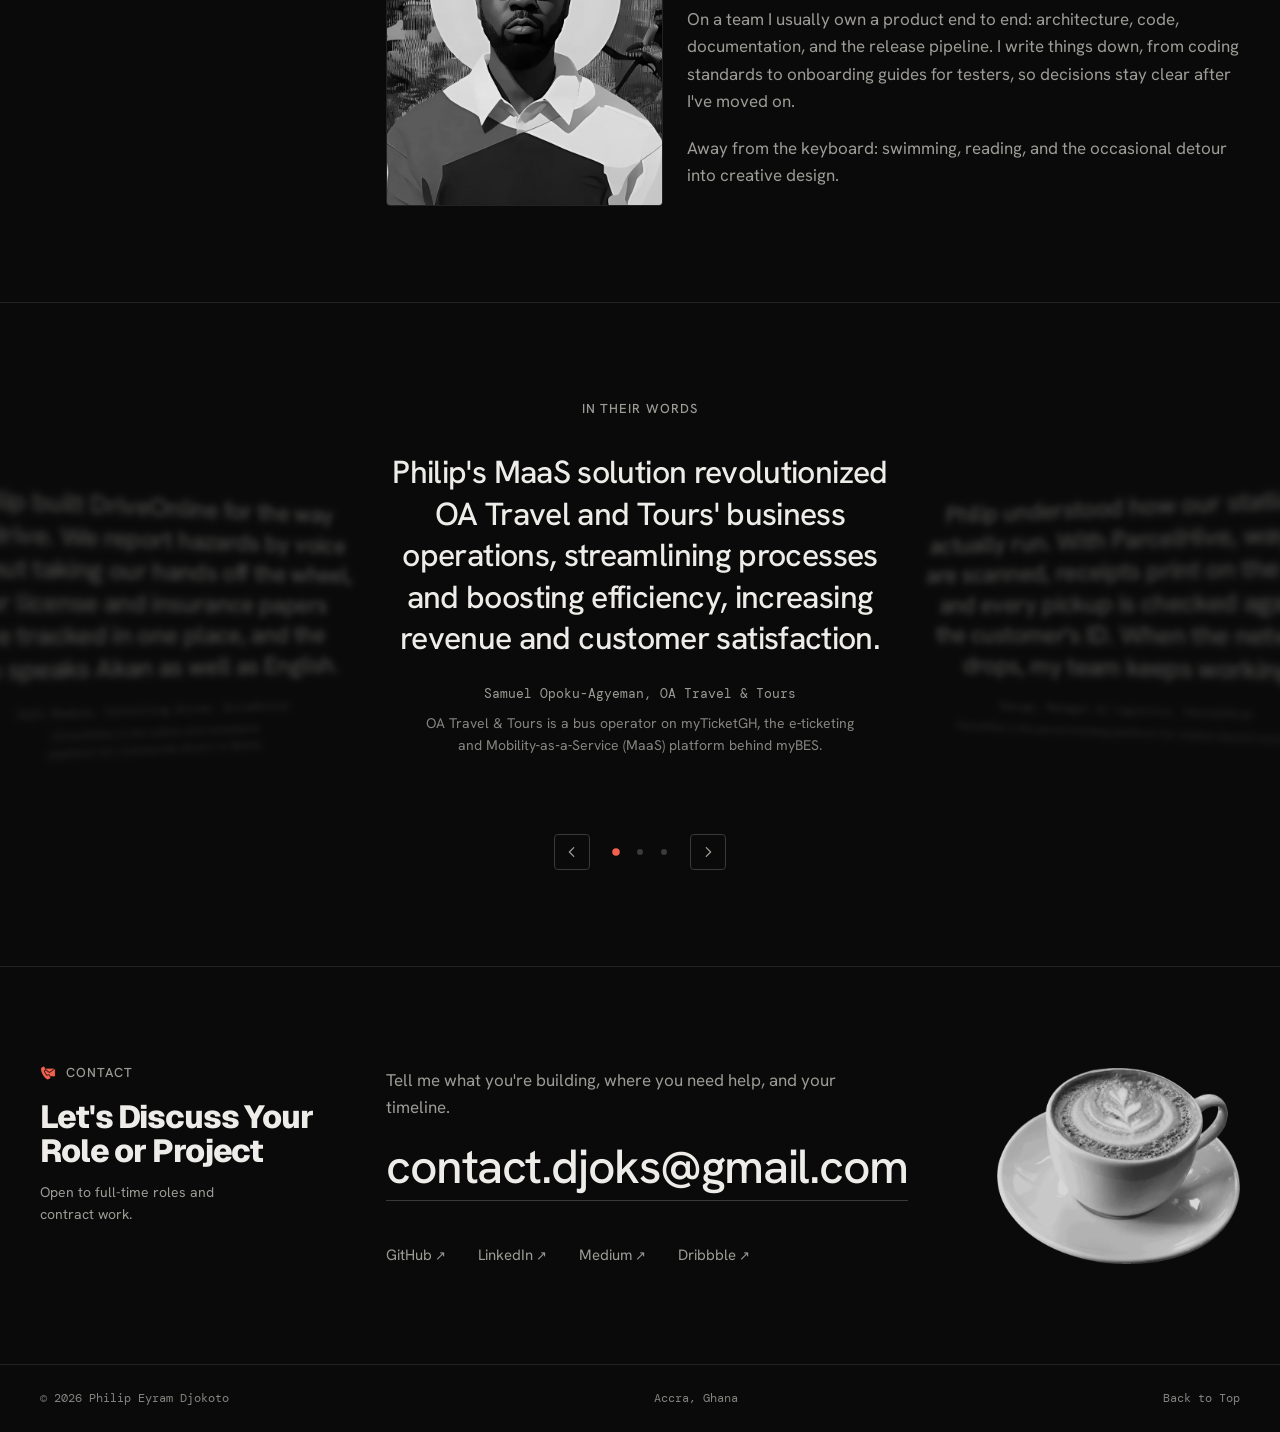
==== commit e80a0e85: "feat: rebuild the portfolio as a dark single page Replaces the 2017 templatemo Bootstrap template wi" ====
--- a/index.html
+++ b/index.html
@@ -1,395 +1,440 @@
-<!DOCTYPE html>
-<html lang="en">
-
-     <head>
-
-          <meta charset="UTF-8">
-          <meta http-equiv="X-UA-Compatible" content="IE=Edge">
-          <meta name="description" content="">
-          <meta name="keywords" content="">
-          <meta name="author" content="templatemo">
-          <meta name="viewport" content="width=device-width, initial-scale=1, maximum-scale=1">
-
-          <title>Philip Eyram Djokoto</title>
-          <!--
-Stimulus Template
-http://www.templatemo.com/tm-498-stimulus
--->
-          <link rel="stylesheet" href="css/bootstrap.min.css">
-          <link rel="stylesheet" href="css/animate.css">
-          <link rel="stylesheet" href="css/font-awesome.min.css">
-          <link rel="stylesheet" href="css/templatemo-style.css">
-
-          <link href="https://fonts.googleapis.com/css?family=Source+Sans+Pro:300,400,700" rel="stylesheet">
-
-     </head>
-
-     <body data-spy="scroll" data-target=".navbar-collapse" data-offset="50">
-
-
-          <!-- PRE LOADER -->
-
-          <div class="preloader">
-               <div class="spinner">
-                    <span class="spinner-rotate"></span>
-               </div>
-          </div>
-
-
-          <!-- Navigation Section -->
-
-          <div class="navbar navbar-fixed-top custom-navbar" role="navigation">
-               <div class="container">
-
-                    <!-- navbar header -->
-                    <div class="navbar-header">
-                         <button class="navbar-toggle" data-toggle="collapse" data-target=".navbar-collapse">
-                              <span class="icon icon-bar"></span>
-                              <span class="icon icon-bar"></span>
-                              <span class="icon icon-bar"></span>
-                         </button>
-                         <a href="#" class="navbar-brand">djoks.io</a>
-                    </div>
-
-                    <div class="collapse navbar-collapse">
-                         <ul class="nav navbar-nav navbar-right">
-                              <li><a href="#home" class="smoothScroll">Home</a></li>
-                              <li><a href="#about" class="smoothScroll">About Me</a></li>
-                              <li><a href="#quotes" class="smoothScroll">Testimonial</a></li>
-                              <li><a href="#contact" class="smoothScroll">Contact</a></li>
-                         </ul>
-                    </div>
-
-               </div>
-          </div>
-
-
-          <!-- Home Section -->
-
-          <section id="home" class="parallax-section">
-               <div class="container">
-                    <div class="row">
-
-                         <div class="col-md-6 col-sm-6">
-                              <div class="home-img"></div>
-                         </div>
-
-                         <div class="col-md-6 col-sm-6">
-                              <div class="home-thumb">
-                                   <div class="section-title">
-                                        <h4 class="wow fadeInUp" data-wow-delay="0.3s">welcome to my website</h4>
-                                        <h1 class="wow fadeInUp" data-wow-delay="0.6s">Hello, I am
-                                             <strong>Eyram</strong> <i>/ɛjɪˈram/</i>, currently based in Accra, Ghana.
-                                        </h1>
-                                        <p class="wow fadeInUp" data-wow-delay="0.9s">
-                                             Want to hire me? I'm available full-time, part-time and for any contract
-                                             gigs. Please take a minute to go through my profile and send me a message
-                                             after! :)
-                                        <p>
-
-                                             <a href="#about"
-                                                  class="wow fadeInUp smoothScroll section-btn btn btn-success"
-                                                  data-wow-delay="1.4s">Get Started</a>
-
-                                   </div>
-                              </div>
-                         </div>
-
-
-                    </div>
-               </div>
-          </section>
-
-
-          <!-- About Section -->
-
-          <section id="about" class="parallax-section">
-               <div class="container">
-                    <div class="row">
-
-                         <div class="col-md-6 col-sm-12">
-                              <div class="about-thumb">
-
-                                   <div class="wow fadeInUp section-title" data-wow-delay="0.4s">
-                                        <h1>About me</h1>
-                                   </div>
-                                   <div class="wow fadeInUp" data-wow-delay="0.8s">
-                                        <p>I am a dynamic and innovative individual with a discerning eye for
-                                             aesthetics. My professional expertise lies in guiding
-                                             exceptional teams towards achieving unprecedented success.</p>
-                                        <p>Outside of my work commitments, I dedicate time to continue educating
-                                             myself on the latest technological trends and
-                                             advancements. Additionally, I enjoy exploring the beauty of the great
-                                             outdoors through backpacking excursions. I also
-                                             take pride in mentoring aspiring technology professionals through active
-                                             participation in various tech communities.</p>
-                                   </div>
-                              </div>
-                         </div>
-
-                         <!-- <div class="col-md-3 col-sm-6">
-                              <div class="background-image about-img"></div>
-                         </div> -->
-
-                         <div class="bg-yellow col-md-6 col-sm-6">
-                              <div class="skill-thumb">
-                                   <div class="wow fadeInUp section-title color-white" data-wow-delay="1.2s">
-                                        <h1>My Skills</h1>
-                                        <p class="color-white">I'm a swiss army knife :)</p>
-                                   </div>
-
-                                   <div class="col-12 row">
-                                        <div class="col-12 col-md-6 wow fadeInUp skills-thumb" data-wow-delay="1.6s">
-                                             <strong>Full-Stack Web Development</strong>
-                                             <span class="color-white pull-right">10yrs</span>
-                                             <div class="progress">
-                                                  <div class="progress-bar progress-bar-primary" role="progressbar"
-                                                       aria-valuenow="100" aria-valuemin="0" aria-valuemax="100"
-                                                       style="width: 100%;"></div>
-                                             </div>
-
-                                             <strong>Cross-Platform Mobile Development</strong>
-                                             <span class="color-white pull-right">5yrs</span>
-                                             <div class="progress">
-                                                  <div class="progress-bar progress-bar-primary" role="progressbar"
-                                                       aria-valuenow="50" aria-valuemin="0" aria-valuemax="100"
-                                                       style="width: 50%;"></div>
-                                             </div>
-
-                                             <strong>Quality Assurance Testing</strong>
-                                             <span class="color-white pull-right">4yrs</span>
-                                             <div class="progress">
-                                                  <div class="progress-bar progress-bar-primary" role="progressbar"
-                                                       aria-valuenow="40" aria-valuemin="0" aria-valuemax="100"
-                                                       style="width: 40%;"></div>
-                                             </div>
-
-                                             <strong>Data Analytics</strong>
-                                             <span class="color-white pull-right">2yrs</span>
-                                             <div class="progress">
-                                                  <div class="progress-bar progress-bar-primary" role="progressbar"
-                                                       aria-valuenow="20" aria-valuemin="0" aria-valuemax="100"
-                                                       style="width: 20%;"></div>
-                                             </div>
-                                        </div>
-
-                                        <div class="col-12 col-md-6 wow fadeInUp skills-thumb" data-wow-delay="1.6s">
-                                             <strong>User Experience Design</strong>
-                                             <span class="color-white pull-right">5yrs</span>
-                                             <div class="progress">
-                                                  <div class="progress-bar progress-bar-primary" role="progressbar"
-                                                       aria-valuenow="50" aria-valuemin="0" aria-valuemax="100"
-                                                       style="width: 50%;"></div>
-                                             </div>
-
-                                             <strong>Research & Technical Writing</strong>
-                                             <span class="color-white pull-right">5yrs</span>
-                                             <div class="progress">
-                                                  <div class="progress-bar progress-bar-primary" role="progressbar"
-                                                       aria-valuenow="50" aria-valuemin="0" aria-valuemax="100"
-                                                       style="width: 50%;"></div>
-                                             </div>
-
-                                             <strong>Product Management</strong>
-                                             <span class="color-white pull-right">4yrs</span>
-                                             <div class="progress">
-                                                  <div class="progress-bar progress-bar-primary" role="progressbar"
-                                                       aria-valuenow="40" aria-valuemin="0" aria-valuemax="100"
-                                                       style="width: 40%;"></div>
-                                             </div>
-
-                                             <strong>AWS Administration</strong>
-                                             <span class="color-white pull-right">6yrs</span>
-                                             <div class="progress">
-                                                  <div class="progress-bar progress-bar-primary" role="progressbar"
-                                                       aria-valuenow="60" aria-valuemin="0" aria-valuemax="100"
-                                                       style="width: 60%;"></div>
-                                             </div>
-                                        </div>
-                                   </div>
-                              </div>
-                         </div>
-
-                    </div>
-               </div>
-          </section>
-
-
-          <!-- Service Section -->
-
-          <section id="service" class="parallax-section">
-               <div class="container">
-                    <div class="row">
-
-                         <a href="https://dribbble.com/djoks" target="_blank">
-                              <div class="bg-yellow col-md-3 col-sm-6">
-                                   <div class="wow fadeInUp color-white service-thumb" data-wow-delay="0.8s">
-                                        <img src="./images/icon-dribbble.svg" class="icon" />
-                                        <h3>UI Designs</h3>
-                                        <p class="color-white">Click to have a look at some of my app designs on
-                                             dribbble.</p>
-                                        <i class="fa fa-link icon-link"></i>
-                                   </div>
-                              </div>
-                         </a>
-
-                         <a href="https://medium.com/@contact.djoks" target="_blank">
-                              <div class="col-md-3 col-sm-6">
-                                   <div class="wow fadeInUp color-white service-thumb" data-wow-delay="1.2s">
-                                        <img src="./images/icon-medium.svg" class="icon" />
-                                        <h3>Technical Writings</h3>
-                                        <p class="color-white">Click to read through some of my articles and docs on
-                                             medium.</p>
-                                        <i class="fa fa-link icon-link"></i>
-                                   </div>
-                              </div>
-                         </a>
-
-                         <a href="https://github.com/djoks" target="_blank">
-                              <div class="bg-dark col-md-3 col-sm-6">
-                                   <div class="wow fadeInUp color-white service-thumb" data-wow-delay="1.6s">
-                                        <img src="./images/icon-github.svg" class="icon" />
-                                        <h3>Code Projects</h3>
-                                        <p class="color-white">Click to view some of my publicly hosted code on github.
-                                        </p>
-                                        <i class="fa fa-link icon-link"></i>
-                                   </div>
-                              </div>
-                         </a>
-
-                         <a href="https://linkedin.com/in/eyram-djokoto" target="_blank">
-                              <div class="bg-white col-md-3 col-sm-6">
-                                   <div class="wow fadeInUp service-thumb" data-wow-delay="1.8s">
-                                        <img src="./images/icon-linkedin.svg" class="icon" />
-                                        <h3>Professional History</h3>
-                                        <p>Click to view my professional work history on github </p>
-                                        <i class="fa fa-link icon-link"></i>
-                                   </div>
-                              </div>
-                         </a>
-                    </div>
-               </div>
-          </section>
-
-          <!-- Quotes Section -->
-
-          <section id="quotes" class="parallax-section">
-               <div class="overlay"></div>
-               <div class="container">
-                    <div class="row">
-
-                         <div class="col-md-offset-1 col-md-10 col-sm-12">
-                              <i class="wow fadeInUp fa fa-star" data-wow-delay="0.6s"></i>
-                              <h2 class="wow fadeInUp" data-wow-delay="0.8s">Philip's MaaS solution revolutionized OA
-                                   Travel and Tours' business operations, streamlining processes and boosting
-                                   efficiency, increasing revenue and customer satisfaction.</h2>
-                              <p class="wow fadeInUp text-light" data-wow-delay="1s">Samuel Opoku-Agyeman - OA Travel &
-                                   Tours</p>
-                         </div>
-
-                    </div>
-               </div>
-          </section>
-
-
-          <!-- Contact Section -->
-
-          <section id="contact" class="parallax-section">
-               <div class="container">
-                    <div class="row">
-
-                         <div class="col-md-6 col-sm-12">
-                              <div class="contact-form">
-                                   <div class="wow fadeInUp section-title" data-wow-delay="0.2s">
-                                        <h1 class="color-white">Say hello..</h1>
-                                        <p class="color-white">I will respond as quickly as possible</p>
-                                   </div>
-
-                                   <div id="contact-form">
-                                        <form action="#template-mo" method="post">
-                                             <div class="wow fadeInUp" data-wow-delay="1s">
-                                                  <input name="fullname" type="text" class="form-control" id="fullname"
-                                                       placeholder="Your Name">
-                                             </div>
-                                             <div class="wow fadeInUp" data-wow-delay="1.2s">
-                                                  <input name="email" type="email" class="form-control" id="email"
-                                                       placeholder="Your Email">
-                                             </div>
-                                             <div class="wow fadeInUp" data-wow-delay="1.4s">
-                                                  <textarea name="message" rows="5" class="form-control" id="message"
-                                                       placeholder="Write your message..."></textarea>
-                                             </div>
-                                             <div class="wow fadeInUp col-md-6 col-sm-8" data-wow-delay="1.6s">
-                                                  <input name="submit" type="submit" class="form-control" id="submit"
-                                                       value="Send">
-                                             </div>
-                                        </form>
-                                   </div>
-
-                              </div>
-                         </div>
-
-                         <div class="col-md-3 col-sm-6">
-                              <div class="background-image contact-img"></div>
-                         </div>
-
-                         <div class="bg-dark col-md-3 col-sm-6">
-                              <div class="contact-thumb">
-                                   <div class="wow fadeInUp contact-info" data-wow-delay="0.6s">
-                                        <h3 class="color-white">You can find me at,</h3>
-                                        <p class="color-white">Accra, Ghana</p>
-                                   </div>
-
-                                   <div class="wow fadeInUp contact-info" data-wow-delay="0.8s">
-                                        <h3 class="color-white">Contact.</h3>
-                                        <p class="color-white"><i class="fa fa-phone"></i> 0544-009-412</p>
-                                        <p class="color-white"><i class="fa fa-envelope-o"></i> <a
-                                                  href="mailto:contact.djoks@gmail.com">contact.djoks@gmail.com</a></p>
-                                   </div>
-
-                              </div>
-                         </div>
-
-                    </div>
-               </div>
-          </section>
-
-
-          <!-- Footer Section -->
-
-          <footer>
-               <div class="container">
-                    <div class="row">
-
-                         <div class="col-md-12 col-sm-12">
-                              <div class="wow fadeInUp footer-copyright" data-wow-delay="1.8s">
-                                   <p>Copyright &copy; 2023 djoks.io
-
-                                        | Design: <a href="http://www.google.com/+templatemo"
-                                             target="_parent">templatemo</a></p>
-                              </div>
-                              <ul class="wow fadeInUp social-icon" data-wow-delay="2s">
-                                   <li><a href="#" class="fa fa-facebook"></a></li>
-                                   <li><a href="#" class="fa fa-twitter"></a></li>
-                                   <li><a href="#" class="fa fa-google-plus"></a></li>
-                                   <li><a href="#" class="fa fa-dribbble"></a></li>
-                                   <li><a href="#" class="fa fa-linkedin"></a></li>
-                              </ul>
-                         </div>
-
-                    </div>
-               </div>
-          </footer>
-
-          <!-- SCRIPTS -->
-
-          <script src="js/jquery.js"></script>
-          <script src="js/bootstrap.min.js"></script>
-          <script src="js/jquery.parallax.js"></script>
-          <script src="js/smoothscroll.js"></script>
-          <script src="js/wow.min.js"></script>
-          <script src="js/custom.js"></script>
-
-     </body>
-
-</html>+<!doctype html>
+<html lang="en">
+<head>
+  <meta charset="utf-8">
+  <meta name="viewport" content="width=device-width, initial-scale=1">
+  <title>Philip Eyram Djokoto · Fullstack Developer</title>
+  <meta name="description" content="Philip Eyram Djokoto, fullstack developer in Accra, Ghana, building web and mobile products for logistics, transport, e-commerce, and digital wellbeing.">
+  <meta name="author" content="Philip Eyram Djokoto">
+  <meta name="theme-color" content="#0a0a0a">
+  <meta name="color-scheme" content="dark">
+  <link rel="canonical" href="https://djoks.github.io/">
+
+  <meta property="og:type" content="website">
+  <meta property="og:site_name" content="djoks">
+  <meta property="og:title" content="Philip Eyram Djokoto · Fullstack Developer">
+  <meta property="og:description" content="Fullstack developer in Accra, Ghana. Web and mobile products for logistics, transport, e-commerce, and digital wellbeing, from the database to the app store.">
+  <meta property="og:url" content="https://djoks.github.io/">
+  <meta property="og:image" content="https://djoks.github.io/images/og-image.png">
+  <meta property="og:image:type" content="image/png">
+  <meta property="og:image:width" content="1200">
+  <meta property="og:image:height" content="630">
+  <meta property="og:image:alt" content="djoks. Philip Eyram Djokoto, Fullstack Developer. Web, mobile, and on-device AI, Accra, Ghana.">
+  <meta name="twitter:card" content="summary_large_image">
+  <meta name="twitter:image:alt" content="djoks. Philip Eyram Djokoto, Fullstack Developer. Web, mobile, and on-device AI, Accra, Ghana.">
+
+  <link rel="icon" href="favicon-32.png" type="image/png" sizes="32x32">
+  <link rel="icon" href="favicon-192.png" type="image/png" sizes="192x192">
+  <link rel="apple-touch-icon" href="apple-touch-icon.png">
+  <link rel="preconnect" href="https://fonts.googleapis.com">
+  <link rel="preconnect" href="https://fonts.gstatic.com" crossorigin>
+  <link href="https://fonts.googleapis.com/css2?family=Archivo+Black&family=Geist:wght@800;900&family=Hanken+Grotesk:wght@400;500;600&family=DM+Mono:wght@400;500&display=swap" rel="stylesheet">
+  <link rel="stylesheet" href="css/style.css">
+  <script>document.documentElement.classList.add("js");</script>
+  <script type="application/ld+json">
+  {
+    "@context": "https://schema.org",
+    "@type": "Person",
+    "name": "Philip Eyram Djokoto",
+    "alternateName": "Eyram Djokoto",
+    "jobTitle": "Fullstack Developer",
+    "url": "https://djoks.github.io/",
+    "email": "mailto:contact.djoks@gmail.com",
+    "address": { "@type": "PostalAddress", "addressLocality": "Accra", "addressCountry": "GH" },
+    "sameAs": [
+      "https://github.com/djoks",
+      "https://linkedin.com/in/eyram-djokoto",
+      "https://medium.com/@contact.djoks",
+      "https://dribbble.com/djoks"
+    ]
+  }
+  </script>
+</head>
+<body id="top">
+  <a class="skip-link" href="#main">Skip to Content</a>
+
+  <header class="site-header">
+    <div class="container">
+      <a class="wordmark" href="#top" aria-label="djoks, back to top">djoks<span class="dot">.</span></a>
+      <nav class="site-nav" aria-label="Primary">
+        <a href="#projects">Projects</a>
+        <a href="#skills">Skills</a>
+        <a href="#about">About</a>
+        <a href="#contact">Contact</a>
+        <span class="nav-frame" aria-hidden="true"></span>
+        <span class="nav-dot" aria-hidden="true"></span>
+      </nav>
+      <ul class="header-social">
+          <li><a href="https://github.com/djoks" target="_blank" rel="noopener" aria-label="GitHub (opens in a new tab)" data-label="GitHub"><span class="social-reel"><svg class="social-glyph" viewBox="0 0 24 24" aria-hidden="true"><path d="M12 .297c-6.63 0-12 5.373-12 12 0 5.303 3.438 9.8 8.205 11.385.6.113.82-.258.82-.577 0-.285-.01-1.04-.015-2.04-3.338.724-4.042-1.61-4.042-1.61C4.422 18.07 3.633 17.7 3.633 17.7c-1.087-.744.084-.729.084-.729 1.205.084 1.838 1.236 1.838 1.236 1.07 1.835 2.809 1.305 3.495.998.108-.776.417-1.305.76-1.605-2.665-.3-5.466-1.332-5.466-5.93 0-1.31.465-2.38 1.235-3.22-.135-.303-.54-1.523.105-3.176 0 0 1.005-.322 3.3 1.23.96-.267 1.98-.399 3-.405 1.02.006 2.04.138 3 .405 2.28-1.552 3.285-1.23 3.285-1.23.645 1.653.24 2.873.12 3.176.765.84 1.23 1.91 1.23 3.22 0 4.61-2.805 5.625-5.475 5.92.42.36.81 1.096.81 2.22 0 1.606-.015 2.896-.015 3.286 0 .315.21.69.825.57C20.565 22.092 24 17.592 24 12.297c0-6.627-5.373-12-12-12"/></svg><svg class="social-glyph" viewBox="0 0 24 24" aria-hidden="true"><path d="M12 .297c-6.63 0-12 5.373-12 12 0 5.303 3.438 9.8 8.205 11.385.6.113.82-.258.82-.577 0-.285-.01-1.04-.015-2.04-3.338.724-4.042-1.61-4.042-1.61C4.422 18.07 3.633 17.7 3.633 17.7c-1.087-.744.084-.729.084-.729 1.205.084 1.838 1.236 1.838 1.236 1.07 1.835 2.809 1.305 3.495.998.108-.776.417-1.305.76-1.605-2.665-.3-5.466-1.332-5.466-5.93 0-1.31.465-2.38 1.235-3.22-.135-.303-.54-1.523.105-3.176 0 0 1.005-.322 3.3 1.23.96-.267 1.98-.399 3-.405 1.02.006 2.04.138 3 .405 2.28-1.552 3.285-1.23 3.285-1.23.645 1.653.24 2.873.12 3.176.765.84 1.23 1.91 1.23 3.22 0 4.61-2.805 5.625-5.475 5.92.42.36.81 1.096.81 2.22 0 1.606-.015 2.896-.015 3.286 0 .315.21.69.825.57C20.565 22.092 24 17.592 24 12.297c0-6.627-5.373-12-12-12"/></svg></span></a></li>
+          <li><a href="https://linkedin.com/in/eyram-djokoto" target="_blank" rel="noopener" aria-label="LinkedIn (opens in a new tab)" data-label="LinkedIn"><span class="social-reel"><svg class="social-glyph" viewBox="0 0 24 24" aria-hidden="true"><path d="M20.447 20.452h-3.554v-5.569c0-1.328-.027-3.037-1.852-3.037-1.853 0-2.136 1.445-2.136 2.939v5.667H9.351V9h3.414v1.561h.046c.477-.9 1.637-1.85 3.37-1.85 3.601 0 4.267 2.37 4.267 5.455v6.286zM5.337 7.433c-1.144 0-2.063-.926-2.063-2.065 0-1.138.92-2.063 2.063-2.063 1.14 0 2.064.925 2.064 2.063 0 1.139-.925 2.065-2.064 2.065zm1.782 13.019H3.555V9h3.564v11.452zM22.225 0H1.771C.792 0 0 .774 0 1.729v20.542C0 23.227.792 24 1.771 24h20.451C23.2 24 24 23.227 24 22.271V1.729C24 .774 23.2 0 22.222 0h.003z"/></svg><svg class="social-glyph" viewBox="0 0 24 24" aria-hidden="true"><path d="M20.447 20.452h-3.554v-5.569c0-1.328-.027-3.037-1.852-3.037-1.853 0-2.136 1.445-2.136 2.939v5.667H9.351V9h3.414v1.561h.046c.477-.9 1.637-1.85 3.37-1.85 3.601 0 4.267 2.37 4.267 5.455v6.286zM5.337 7.433c-1.144 0-2.063-.926-2.063-2.065 0-1.138.92-2.063 2.063-2.063 1.14 0 2.064.925 2.064 2.063 0 1.139-.925 2.065-2.064 2.065zm1.782 13.019H3.555V9h3.564v11.452zM22.225 0H1.771C.792 0 0 .774 0 1.729v20.542C0 23.227.792 24 1.771 24h20.451C23.2 24 24 23.227 24 22.271V1.729C24 .774 23.2 0 22.222 0h.003z"/></svg></span></a></li>
+          <li><a href="https://medium.com/@contact.djoks" target="_blank" rel="noopener" aria-label="Medium (opens in a new tab)" data-label="Medium"><span class="social-reel"><svg class="social-glyph" viewBox="0 0 24 24" aria-hidden="true"><path d="M13.54 12a6.8 6.8 0 01-6.77 6.82A6.8 6.8 0 010 12a6.8 6.8 0 016.77-6.82A6.8 6.8 0 0113.54 12zM20.96 12c0 3.54-1.51 6.42-3.38 6.42-1.87 0-3.39-2.88-3.39-6.42s1.52-6.42 3.39-6.42 3.38 2.88 3.38 6.42M24 12c0 3.17-.53 5.75-1.19 5.75-.66 0-1.19-2.58-1.19-5.75s.53-5.75 1.19-5.75C23.47 6.25 24 8.83 24 12z"/></svg><svg class="social-glyph" viewBox="0 0 24 24" aria-hidden="true"><path d="M13.54 12a6.8 6.8 0 01-6.77 6.82A6.8 6.8 0 010 12a6.8 6.8 0 016.77-6.82A6.8 6.8 0 0113.54 12zM20.96 12c0 3.54-1.51 6.42-3.38 6.42-1.87 0-3.39-2.88-3.39-6.42s1.52-6.42 3.39-6.42 3.38 2.88 3.38 6.42M24 12c0 3.17-.53 5.75-1.19 5.75-.66 0-1.19-2.58-1.19-5.75s.53-5.75 1.19-5.75C23.47 6.25 24 8.83 24 12z"/></svg></span></a></li>
+          <li><a href="https://dribbble.com/djoks" target="_blank" rel="noopener" aria-label="Dribbble (opens in a new tab)" data-label="Dribbble"><span class="social-reel"><svg class="social-glyph" viewBox="0 0 24 24" aria-hidden="true"><path d="M12 24C5.385 24 0 18.615 0 12S5.385 0 12 0s12 5.385 12 12-5.385 12-12 12zm10.12-10.358c-.35-.11-3.17-.953-6.384-.438 1.34 3.684 1.887 6.684 1.992 7.308 2.3-1.555 3.936-4.02 4.395-6.87zm-6.115 7.808c-.153-.9-.75-4.032-2.19-7.77l-.066.02c-5.79 2.015-7.86 6.025-8.04 6.4 1.73 1.358 3.92 2.166 6.29 2.166 1.42 0 2.77-.29 4-.814zm-11.62-2.58c.232-.4 3.045-5.055 8.332-6.765.135-.045.27-.084.405-.12-.26-.585-.54-1.167-.832-1.74C7.17 11.775 2.206 11.71 1.756 11.7l-.004.312c0 2.633.998 5.037 2.634 6.855zm-2.42-8.955c.46.008 4.683.026 9.477-1.248-1.698-3.018-3.53-5.558-3.8-5.928-2.868 1.35-5.01 3.99-5.676 7.17zM9.6 2.052c.282.38 2.145 2.914 3.822 6 3.645-1.365 5.19-3.44 5.373-3.702-1.81-1.61-4.19-2.586-6.795-2.586-.825 0-1.63.1-2.4.285zm10.335 3.483c-.218.29-1.935 2.493-5.724 4.04.24.49.47.985.68 1.486.08.18.15.36.22.53 3.41-.43 6.8.26 7.14.33-.02-2.42-.88-4.64-2.31-6.38z"/></svg><svg class="social-glyph" viewBox="0 0 24 24" aria-hidden="true"><path d="M12 24C5.385 24 0 18.615 0 12S5.385 0 12 0s12 5.385 12 12-5.385 12-12 12zm10.12-10.358c-.35-.11-3.17-.953-6.384-.438 1.34 3.684 1.887 6.684 1.992 7.308 2.3-1.555 3.936-4.02 4.395-6.87zm-6.115 7.808c-.153-.9-.75-4.032-2.19-7.77l-.066.02c-5.79 2.015-7.86 6.025-8.04 6.4 1.73 1.358 3.92 2.166 6.29 2.166 1.42 0 2.77-.29 4-.814zm-11.62-2.58c.232-.4 3.045-5.055 8.332-6.765.135-.045.27-.084.405-.12-.26-.585-.54-1.167-.832-1.74C7.17 11.775 2.206 11.71 1.756 11.7l-.004.312c0 2.633.998 5.037 2.634 6.855zm-2.42-8.955c.46.008 4.683.026 9.477-1.248-1.698-3.018-3.53-5.558-3.8-5.928-2.868 1.35-5.01 3.99-5.676 7.17zM9.6 2.052c.282.38 2.145 2.914 3.822 6 3.645-1.365 5.19-3.44 5.373-3.702-1.81-1.61-4.19-2.586-6.795-2.586-.825 0-1.63.1-2.4.285zm10.335 3.483c-.218.29-1.935 2.493-5.724 4.04.24.49.47.985.68 1.486.08.18.15.36.22.53 3.41-.43 6.8.26 7.14.33-.02-2.42-.88-4.64-2.31-6.38z"/></svg></span></a></li>
+      </ul>
+    </div>
+  </header>
+
+  <main id="main" tabindex="-1">
+    <section class="hero">
+      <canvas class="hero-mosaic" aria-hidden="true"></canvas>
+      <div class="container hero-copy">
+        <h1 class="reveal" style="--i:1">Fullstack Developer<sup class="hero-mark" aria-hidden="true">&reg;</sup></h1>
+        <p class="lede reveal" style="--i:2">I'm Eyram Djokoto. I build web and mobile products from the database to the app store, mostly for logistics, transport, e&#8209;commerce, and digital wellbeing, and often for places where the connection can't be trusted. Twelve years of Laravel, five of Flutter, and lately language models that run on the phone.</p>
+        <dl class="hero-facts reveal" style="--i:3">
+          <div><dt>Based In</dt><dd>Accra, Ghana</dd></div>
+          <div><dt>Working Since</dt><dd>2012</dd></div>
+          <div><dt>Most Recently With</dt><dd>Package.ai, Beehyv, SavannahTech</dd></div>
+        </dl>
+        <div class="hero-actions reveal" style="--i:4">
+          <a class="button button-primary" href="#projects">View Selected Projects</a>
+          <a class="button button-secondary" href="#contact">Discuss a Role or Project</a>
+        </div>
+      </div>
+    </section>
+
+    <section class="logos" aria-labelledby="logos-title">
+      <div class="container">
+        <p id="logos-title" class="eyebrow">Who I've Worked With</p>
+      </div>
+      <div class="marquee" tabindex="0" role="region" aria-label="Project logos. Use the left and right arrow keys to scroll.">
+        <div class="marquee-track">
+          <ul class="marquee-copy">
+            <li class="logo-tile"><span class="logo has-color"><img class="logo-white" src="images/logos/packageai.svg" alt="" width="103" height="21"><img class="logo-color" src="images/logos/packageai.svg" alt="Package.ai logo" width="103" height="21"></span><span class="logo-name">Package.ai</span><a class="logo-link" href="https://package.ai/" target="_blank" rel="noopener" aria-label="Package.ai website (opens in a new tab)"></a></li>
+            <li class="logo-tile"><span class="logo is-tall has-color"><img class="logo-white" src="images/logos/kaiteki.png" alt="" width="90" height="112"><img class="logo-color" src="images/logos/kaiteki.png" alt="Kaiteki.ai logo" width="90" height="112"></span><span class="logo-name">Kaiteki.ai</span><a class="logo-link" href="https://www.kaiteki.ai/" target="_blank" rel="noopener" aria-label="Kaiteki.ai website (opens in a new tab)"></a></li>
+            <li class="logo-tile"><span class="logo has-color"><img class="logo-white" src="images/logos/secretcircle.png" alt="" width="113" height="112"><img class="logo-color" src="images/logos/secretcircle.png" alt="SecretCircle logo" width="113" height="112"></span><span class="logo-name">SecretCircle</span></li>
+            <li class="logo-tile"><span class="logo has-color"><img class="logo-white" src="images/logos/driveonline.png" alt="" width="112" height="112"><img class="logo-color" src="images/logos/driveonline.png" alt="DriveOnline logo" width="112" height="112"></span><span class="logo-name">DriveOnline</span><a class="logo-link" href="https://play.google.com/store/apps/details?id=com.breakinvent.driveonline&amp;hl=en" target="_blank" rel="noopener" aria-label="DriveOnline on Google Play (opens in a new tab)"></a></li>
+            <li class="logo-tile"><span class="logo is-wide has-color"><img class="logo-white" src="images/logos/parcelhive.png" alt="" width="288" height="68"><img class="logo-color" src="images/logos/parcelhive-color.png" alt="ParcelHive logo" width="288" height="68"></span><span class="logo-name">ParcelHive</span></li>
+            <li class="logo-tile"><span class="logo"><img class="logo-white is-reversed" src="images/logos/papertrail.png" alt="PaperTrail logo" width="159" height="112"></span><span class="logo-name">PaperTrail</span></li>
+            <li class="logo-tile"><span class="logo"><b class="logo-text">Sync2Cloud</b></span><span class="logo-name">Sync2Cloud</span></li>
+            <li class="logo-tile"><span class="logo is-wide has-color"><img class="logo-white is-mono" src="images/logos/ridio-white.svg" alt="" width="341" height="98"><img class="logo-color" src="images/logos/ridio.svg" alt="Ridio logo" width="341" height="98"></span><span class="logo-name">Ridio</span></li>
+            <li class="logo-tile"><span class="logo has-color"><img class="logo-white is-mono" src="images/logos/mybes-white.png" alt="" width="198" height="112"><img class="logo-color" src="images/logos/mybes.png" alt="myBES logo" width="198" height="112"></span><span class="logo-name">myBES</span></li>
+            <li class="logo-tile"><span class="logo has-color"><img class="logo-white" src="images/logos/africaread.png" alt="" width="112" height="112"><img class="logo-color" src="images/logos/africaread.png" alt="AfricaRead logo" width="112" height="112"></span><span class="logo-name">AfricaRead</span></li>
+            <li class="logo-tile"><span class="logo has-color"><img class="logo-white" src="images/logos/goldenblack.png" alt="" width="128" height="112"><img class="logo-color" src="images/logos/goldenblack.png" alt="Golden Black logo" width="128" height="112"></span><span class="logo-name">Golden Black</span><a class="logo-link" href="https://goldenblackskincare.com/" target="_blank" rel="noopener" aria-label="Golden Black website (opens in a new tab)"></a></li>
+            <li class="logo-tile"><span class="logo has-color"><img class="logo-white" src="images/logos/excela.png" alt="" width="187" height="112"><img class="logo-color" src="images/logos/excela.png" alt="Excela Fabrics logo" width="187" height="112"></span><span class="logo-name">Excela Fabrics</span><a class="logo-link" href="https://excelafabrics.com/" target="_blank" rel="noopener" aria-label="Excela Fabrics website (opens in a new tab)"></a></li>
+            <li class="logo-tile"><span class="logo has-color"><img class="logo-white" src="images/logos/arbeiten.png" alt="" width="288" height="103"><img class="logo-color" src="images/logos/arbeiten.png" alt="Arbeiten & Bauen logo" width="288" height="103"></span><span class="logo-name">Arbeiten &amp; Bauen</span><a class="logo-link" href="https://arbeitenbauenllc.com/" target="_blank" rel="noopener" aria-label="Arbeiten & Bauen website (opens in a new tab)"></a></li>
+            <li class="logo-tile"><span class="logo is-tall"><img class="logo-white" src="images/logos/breakinvent.png" alt="BreakInvent logo" width="69" height="112"></span><span class="logo-name">BreakInvent</span></li>
+          </ul>
+          <ul class="marquee-copy" aria-hidden="true">
+            <li class="logo-tile"><span class="logo has-color"><img class="logo-white" src="images/logos/packageai.svg" alt="" width="103" height="21"><img class="logo-color" src="images/logos/packageai.svg" alt="" width="103" height="21"></span><span class="logo-name">Package.ai</span><a class="logo-link" href="https://package.ai/" target="_blank" rel="noopener" aria-label="Package.ai website (opens in a new tab)" tabindex="-1"></a></li>
+            <li class="logo-tile"><span class="logo is-tall has-color"><img class="logo-white" src="images/logos/kaiteki.png" alt="" width="90" height="112"><img class="logo-color" src="images/logos/kaiteki.png" alt="" width="90" height="112"></span><span class="logo-name">Kaiteki.ai</span><a class="logo-link" href="https://www.kaiteki.ai/" target="_blank" rel="noopener" aria-label="Kaiteki.ai website (opens in a new tab)" tabindex="-1"></a></li>
+            <li class="logo-tile"><span class="logo has-color"><img class="logo-white" src="images/logos/secretcircle.png" alt="" width="113" height="112"><img class="logo-color" src="images/logos/secretcircle.png" alt="" width="113" height="112"></span><span class="logo-name">SecretCircle</span></li>
+            <li class="logo-tile"><span class="logo has-color"><img class="logo-white" src="images/logos/driveonline.png" alt="" width="112" height="112"><img class="logo-color" src="images/logos/driveonline.png" alt="" width="112" height="112"></span><span class="logo-name">DriveOnline</span><a class="logo-link" href="https://play.google.com/store/apps/details?id=com.breakinvent.driveonline&amp;hl=en" target="_blank" rel="noopener" aria-label="DriveOnline on Google Play (opens in a new tab)" tabindex="-1"></a></li>
+            <li class="logo-tile"><span class="logo is-wide has-color"><img class="logo-white" src="images/logos/parcelhive.png" alt="" width="288" height="68"><img class="logo-color" src="images/logos/parcelhive-color.png" alt="" width="288" height="68"></span><span class="logo-name">ParcelHive</span></li>
+            <li class="logo-tile"><span class="logo"><img class="logo-white is-reversed" src="images/logos/papertrail.png" alt="" width="159" height="112"></span><span class="logo-name">PaperTrail</span></li>
+            <li class="logo-tile"><span class="logo"><b class="logo-text">Sync2Cloud</b></span><span class="logo-name">Sync2Cloud</span></li>
+            <li class="logo-tile"><span class="logo is-wide has-color"><img class="logo-white is-mono" src="images/logos/ridio-white.svg" alt="" width="341" height="98"><img class="logo-color" src="images/logos/ridio.svg" alt="" width="341" height="98"></span><span class="logo-name">Ridio</span></li>
+            <li class="logo-tile"><span class="logo has-color"><img class="logo-white is-mono" src="images/logos/mybes-white.png" alt="" width="198" height="112"><img class="logo-color" src="images/logos/mybes.png" alt="" width="198" height="112"></span><span class="logo-name">myBES</span></li>
+            <li class="logo-tile"><span class="logo has-color"><img class="logo-white" src="images/logos/africaread.png" alt="" width="112" height="112"><img class="logo-color" src="images/logos/africaread.png" alt="" width="112" height="112"></span><span class="logo-name">AfricaRead</span></li>
+            <li class="logo-tile"><span class="logo has-color"><img class="logo-white" src="images/logos/goldenblack.png" alt="" width="128" height="112"><img class="logo-color" src="images/logos/goldenblack.png" alt="" width="128" height="112"></span><span class="logo-name">Golden Black</span><a class="logo-link" href="https://goldenblackskincare.com/" target="_blank" rel="noopener" aria-label="Golden Black website (opens in a new tab)" tabindex="-1"></a></li>
+            <li class="logo-tile"><span class="logo has-color"><img class="logo-white" src="images/logos/excela.png" alt="" width="187" height="112"><img class="logo-color" src="images/logos/excela.png" alt="" width="187" height="112"></span><span class="logo-name">Excela Fabrics</span><a class="logo-link" href="https://excelafabrics.com/" target="_blank" rel="noopener" aria-label="Excela Fabrics website (opens in a new tab)" tabindex="-1"></a></li>
+            <li class="logo-tile"><span class="logo has-color"><img class="logo-white" src="images/logos/arbeiten.png" alt="" width="288" height="103"><img class="logo-color" src="images/logos/arbeiten.png" alt="" width="288" height="103"></span><span class="logo-name">Arbeiten &amp; Bauen</span><a class="logo-link" href="https://arbeitenbauenllc.com/" target="_blank" rel="noopener" aria-label="Arbeiten & Bauen website (opens in a new tab)" tabindex="-1"></a></li>
+            <li class="logo-tile"><span class="logo is-tall"><img class="logo-white" src="images/logos/breakinvent.png" alt="" width="69" height="112"></span><span class="logo-name">BreakInvent</span></li>
+          </ul>
+        </div>
+      </div>
+    </section>
+
+    <section id="projects" class="section">
+      <div class="container grid">
+        <div class="section-label reveal">
+          <p class="eyebrow"><img class="eyebrow-icon" src="images/icons/projects-16.png" srcset="images/icons/projects-16.png 1x, images/icons/projects-32.png 2x, images/icons/projects-48.png 3x" width="16" height="16" alt="">Projects</p>
+          <h2>Selected Projects</h2>
+          <p class="note">Four in depth, then nine more.</p>
+        </div>
+        <div class="section-body">
+          <ol class="work-list is-collapsed" id="project-list">
+            <li class="row has-link is-featured reveal">
+              <span class="row-index">#1</span>
+              <div class="row-main">
+                <h3><a class="row-link" href="https://www.kaiteki.ai/" target="_blank" rel="noopener">Kaiteki.ai<svg class="link-arrow" viewBox="0 0 12 12" aria-hidden="true"><path d="M3.5 8.5 8.5 3.5M4.5 3.5h4v4"/></svg><span class="sr-only"> (opens in a new tab)</span></a></h3>
+                <p class="row-lead">Digital-wellbeing app for families and individuals who want healthier habits with their phones.</p>
+                <dl class="row-facts">
+                  <div><dt>My Part</dt><dd>Lead engineer at Beehyv. Integrated Apple's Screen Time APIs through Swift platform channels for tracking and app blocking.</dd></div>
+                  <div><dt>What Shipped</dt><dd>Real-time screen-time tracking, app blocking, wellness points, and family management, iOS first.</dd></div>
+                </dl>
+                <ul class="tags"><li>Flutter</li><li>Swift</li><li>Screen Time API</li><li>Firebase</li></ul>
+              </div>
+              <div class="row-meta"><span>Mobile &middot; Digital Wellbeing</span><span>Lead Engineer, 2025 to 2026</span></div>
+            </li>
+            <li class="row has-link is-featured reveal">
+              <span class="row-index">#2</span>
+              <div class="row-main">
+                <h3><a class="row-link" href="https://play.google.com/store/apps/details?id=com.breakinvent.driveonline&amp;hl=en" target="_blank" rel="noopener">DriveOnline<svg class="link-arrow" viewBox="0 0 12 12" aria-hidden="true"><path d="M3.5 8.5 8.5 3.5M4.5 3.5h4v4"/></svg><span class="sr-only"> (opens in a new tab)</span></a></h3>
+                <p class="row-lead">Hazard reporting and compliance tracking for inter-city commercial drivers in Ghana, designed so drivers keep their hands on the wheel.</p>
+                <dl class="row-facts">
+                  <div><dt>My Part</dt><dd>Led fullstack development and wrote most of the code in both the Flutter driver app and the Laravel back office.</dd></div>
+                  <div><dt>What Shipped</dt><dd>Push-to-talk hazard reports, compliance tracking for licenses, insurance, and ECOWAS cards, mobile-money payments, and English and Akan interfaces.</dd></div>
+                </dl>
+                <ul class="tags"><li>Flutter</li><li>Laravel</li><li>Livewire</li><li>Filament</li><li>LiveKit</li></ul>
+              </div>
+              <div class="row-meta"><span>Platform &middot; Transport Safety</span><span>Lead Fullstack Developer</span></div>
+            </li>
+            <li class="row has-link is-featured reveal">
+              <span class="row-index">#3</span>
+              <div class="row-main">
+                <h3><a class="row-link" href="https://package.ai/" target="_blank" rel="noopener">Package.ai<svg class="link-arrow" viewBox="0 0 12 12" aria-hidden="true"><path d="M3.5 8.5 8.5 3.5M4.5 3.5h4v4"/></svg><span class="sr-only"> (opens in a new tab)</span></a></h3>
+                <p class="row-lead">Operator app for a delivery and logistics platform, built for phones and tablets.</p>
+                <dl class="row-facts">
+                  <div><dt>My Part</dt><dd>Architected the Flutter app on Clean Architecture and became its top contributor.</dd></div>
+                  <div><dt>What Shipped</dt><dd>More than 110 releases, with push notifications, adaptive tablet layouts, and Sentry error monitoring.</dd></div>
+                </dl>
+                <ul class="tags"><li>Flutter</li><li>MobX</li><li>Dio</li><li>Sentry</li></ul>
+              </div>
+              <div class="row-meta"><span>Mobile &middot; Logistics</span><span>Senior Mobile Engineer, 2025 to 2026</span></div>
+            </li>
+            <li class="row is-featured reveal">
+              <span class="row-index">#4</span>
+              <div class="row-main">
+                <h3>ParcelHive</h3>
+                <p class="row-lead">Parcel tracking for station-based couriers, from booking to pickup.</p>
+                <dl class="row-facts">
+                  <div><dt>My Part</dt><dd>Co&#8209;developed the Flutter app and the Laravel back office with a small team.</dd></div>
+                  <div><dt>What Shipped</dt><dd>QR waybills, receipts on handheld thermal printers, ID checks at pickup, and offline storage so work continues without a steady connection.</dd></div>
+                </dl>
+                <ul class="tags"><li>Flutter</li><li>Drift</li><li>Sunmi Printers</li><li>Laravel</li><li>Filament</li></ul>
+              </div>
+              <div class="row-meta"><span>Mobile &middot; Logistics</span><span>Fullstack Developer</span></div>
+            </li>
+            <li class="row is-compact is-extra">
+              <span class="row-index">#5</span>
+              <div class="row-main">
+                <h3>SecretCircle</h3>
+                <p>Privacy-first safety app. A person seals an encrypted message for people they trust, and it opens only if they stop checking in. Built solo: the Flutter app and its Go backend.</p>
+                <ul class="tags"><li>Flutter</li><li>Go</li><li>End-to-End Encryption</li></ul>
+              </div>
+              <div class="row-meta"><span>Mobile &middot; Personal Safety</span><span>In Beta</span></div>
+            </li>
+            <li class="row is-compact is-extra">
+              <span class="row-index">#6</span>
+              <div class="row-main">
+                <h3>Ridio</h3>
+                <p>A media server for buses. Passengers join the bus Wi-Fi and open a portal without using mobile data, and a library of movies, music and books comes next. Building it solo, from the on-bus device to its update system.</p>
+                <ul class="tags"><li>Linux</li><li>Python</li><li>Go</li><li>Captive Portal</li></ul>
+              </div>
+              <div class="row-meta"><span>Hardware &middot; Media</span><span>In Progress</span></div>
+            </li>
+            <li class="row is-compact is-extra">
+              <span class="row-index">#7</span>
+              <div class="row-main">
+                <h3>PaperTrail</h3>
+                <p>Leasing, invoicing, and inventory software for businesses that rent out printers and copiers. It works offline and updates itself on macOS and Windows. Co&#8209;developed with a small team.</p>
+                <ul class="tags"><li>Flutter Desktop</li><li>Laravel</li><li>Auto-Update</li></ul>
+              </div>
+              <div class="row-meta"><span>Desktop &middot; Business Software</span></div>
+            </li>
+            <li class="row is-compact is-extra">
+              <span class="row-index">#8</span>
+              <div class="row-main">
+                <h3>Sync2Cloud</h3>
+                <p>Dart package that keeps Flutter apps working offline: it stores data locally, queues changes, and syncs them once the connection returns. Primary author; it powers PaperTrail.</p>
+                <ul class="tags"><li>Dart</li><li>Flutter</li><li>SQLite</li></ul>
+              </div>
+              <div class="row-meta"><span>Package &middot; Offline Sync</span></div>
+            </li>
+            <li class="row is-compact is-extra">
+              <span class="row-index">#9</span>
+              <div class="row-main">
+                <h3>myBES</h3>
+                <p>Ticket sales and terminal management on Android point-of-sale devices, for bus terminals on the myTicketGH platform. Co&#8209;developed the app and the largest contributor to the platform's backend.</p>
+                <ul class="tags"><li>Flutter</li><li>Android</li><li>Laravel</li></ul>
+              </div>
+              <div class="row-meta"><span>Mobile &middot; Transport Ticketing</span></div>
+            </li>
+            <li class="row is-compact is-extra">
+              <span class="row-index">#10</span>
+              <div class="row-main">
+                <h3>AfricaRead</h3>
+                <p>Reading and bookstore app with an in-app EPUB reader. Built solo: the Flutter app and its Laravel backend.</p>
+                <ul class="tags"><li>Flutter</li><li>Laravel</li><li>EPUB</li></ul>
+              </div>
+              <div class="row-meta"><span>Mobile &middot; Books</span></div>
+            </li>
+            <li class="row has-link is-compact is-extra">
+              <span class="row-index">#11</span>
+              <div class="row-main">
+                <h3><a class="row-link" href="https://goldenblackskincare.com/" target="_blank" rel="noopener">Golden Black<svg class="link-arrow" viewBox="0 0 12 12" aria-hidden="true"><path d="M3.5 8.5 8.5 3.5M4.5 3.5h4v4"/></svg><span class="sr-only"> (opens in a new tab)</span></a></h3>
+                <p>Content management and online store for Golden Black, built solo on Laravel and Livewire.</p>
+                <ul class="tags"><li>Laravel</li><li>Livewire</li><li>Tailwind</li></ul>
+              </div>
+              <div class="row-meta"><span>Web &middot; E-Commerce</span></div>
+            </li>
+            <li class="row has-link is-compact is-extra">
+              <span class="row-index">#12</span>
+              <div class="row-main">
+                <h3><a class="row-link" href="https://arbeitenbauenllc.com/" target="_blank" rel="noopener">Arbeiten &amp; Bauen<svg class="link-arrow" viewBox="0 0 12 12" aria-hidden="true"><path d="M3.5 8.5 8.5 3.5M4.5 3.5h4v4"/></svg><span class="sr-only"> (opens in a new tab)</span></a></h3>
+                <p>Website for a turbine engineering and power-generation services company, built solo on WordPress with a custom theme.</p>
+                <ul class="tags"><li>WordPress</li><li>Sage</li><li>Tailwind</li></ul>
+              </div>
+              <div class="row-meta"><span>Web &middot; Engineering Services</span></div>
+            </li>
+            <li class="row has-link is-compact is-extra">
+              <span class="row-index">#13</span>
+              <div class="row-main">
+                <h3><a class="row-link" href="https://excelafabrics.com/" target="_blank" rel="noopener">Excela Fabrics<svg class="link-arrow" viewBox="0 0 12 12" aria-hidden="true"><path d="M3.5 8.5 8.5 3.5M4.5 3.5h4v4"/></svg><span class="sr-only"> (opens in a new tab)</span></a></h3>
+                <p>Website for a fabric retailer on WordPress with a custom theme, first built in 2021 and redesigned in 2024.</p>
+                <ul class="tags"><li>WordPress</li><li>Sage</li><li>Tailwind</li></ul>
+              </div>
+              <div class="row-meta"><span>Web &middot; Retail</span></div>
+            </li>
+          </ol>
+          <div class="list-toggle">
+            <button class="button button-secondary list-toggle-button" type="button" aria-expanded="false" aria-controls="project-list" hidden><span class="toggle-icon" aria-hidden="true"></span><span class="toggle-label">More Projects</span></button>
+          </div>
+        </div>
+      </div>
+    </section>
+
+    <section id="skills" class="section">
+      <div class="container grid">
+        <div class="section-label reveal">
+          <p class="eyebrow"><img class="eyebrow-icon" src="images/icons/skills-16.png" srcset="images/icons/skills-16.png 1x, images/icons/skills-32.png 2x, images/icons/skills-48.png 3x" width="16" height="16" alt="">Skills</p>
+          <h2>How I Can Help</h2>
+          <p class="note">Five ways I can help your product or team.</p>
+        </div>
+        <div class="section-body skills-tabs reveal">
+          <div class="skills-tablist" role="tablist" aria-label="How I can help" aria-orientation="vertical">
+            <span class="tab-dot" aria-hidden="true"></span>
+            <button class="skill-tab" type="button" role="tab" id="skill-end-to-end-delivery-tab" aria-controls="skill-end-to-end-delivery" aria-selected="true" tabindex="0">End-to-End Delivery<span class="tab-progress" aria-hidden="true"></span></button>
+            <button class="skill-tab" type="button" role="tab" id="skill-mobile-apps-tab" aria-controls="skill-mobile-apps" aria-selected="false" tabindex="-1">Mobile Apps<span class="tab-progress" aria-hidden="true"></span></button>
+            <button class="skill-tab" type="button" role="tab" id="skill-offline-reliability-tab" aria-controls="skill-offline-reliability" aria-selected="false" tabindex="-1">Offline Reliability<span class="tab-progress" aria-hidden="true"></span></button>
+            <button class="skill-tab" type="button" role="tab" id="skill-ai-integration-tab" aria-controls="skill-ai-integration" aria-selected="false" tabindex="-1">AI Integration<span class="tab-progress" aria-hidden="true"></span></button>
+            <button class="skill-tab" type="button" role="tab" id="skill-engineering-team-tab" aria-controls="skill-engineering-team" aria-selected="false" tabindex="-1">Engineering Team<span class="tab-progress" aria-hidden="true"></span></button>
+          </div>
+          <div class="skills-panels">
+            <div class="skill-panel is-active" role="tabpanel" id="skill-end-to-end-delivery" aria-labelledby="skill-end-to-end-delivery-tab" tabindex="0">
+              <h3 class="skill-panel-title">End-to-End Delivery</h3>
+              <p>I can own a product end to end: the database, the admin tools your staff use, the customer app, and the release to the App Store and Google Play. You work with one person who understands how every part fits together.</p>
+              <dl class="row-facts skill-example"><div><dt>Example</dt><dd>DriveOnline, where I led development of both the driver app and the back office.</dd></div></dl>
+              <ul class="tags"><li>Laravel</li><li>Flutter</li><li>Livewire</li><li>React</li><li>Go</li></ul>
+            </div>
+            <div class="skill-panel" role="tabpanel" id="skill-mobile-apps" aria-labelledby="skill-mobile-apps-tab" tabindex="0">
+              <h3 class="skill-panel-title">Mobile Apps</h3>
+              <p>I build iPhone and Android apps from a single codebase, add native code where a feature needs it, and automate releases so updates go out often and safely.</p>
+              <dl class="row-facts skill-example"><div><dt>Example</dt><dd>More than 110 releases of Package.ai's operator app.</dd></div></dl>
+              <ul class="tags"><li>Flutter</li><li>Swift</li><li>Kotlin</li><li>Fastlane</li></ul>
+            </div>
+            <div class="skill-panel" role="tabpanel" id="skill-offline-reliability" aria-labelledby="skill-offline-reliability-tab" tabindex="0">
+              <h3 class="skill-panel-title">Offline Reliability</h3>
+              <p>I design software that keeps working when the internet doesn't. It also connects to the devices your operations depend on, such as receipt printers and point-of-sale terminals.</p>
+              <dl class="row-facts skill-example"><div><dt>Example</dt><dd>ParcelHive's offline storage, QR waybills, and printed receipts, plus myBES ticket sales on point-of-sale devices.</dd></div></dl>
+              <ul class="tags"><li>Offline Sync</li><li>Thermal Printing</li><li>Android POS</li><li>Mobile Money</li></ul>
+            </div>
+            <div class="skill-panel" role="tabpanel" id="skill-ai-integration" aria-labelledby="skill-ai-integration-tab" tabindex="0">
+              <h3 class="skill-panel-title">AI Integration</h3>
+              <p>I build AI features that run on the user's own phone, so private information never leaves the device, and answers can show where they came from.</p>
+              <dl class="row-facts skill-example"><div><dt>Example</dt><dd>Native iOS and Android AI assistants for Beehyv, built on Google's Gemma.</dd></div></dl>
+              <ul class="tags"><li>On-Device AI</li><li>Gemma</li><li>Document Search (RAG)</li></ul>
+            </div>
+            <div class="skill-panel" role="tabpanel" id="skill-engineering-team" aria-labelledby="skill-engineering-team-tab" tabindex="0">
+              <h3 class="skill-panel-title">Engineering Team</h3>
+              <p>I document decisions, write coding standards and onboarding guides, review code, and set up monitoring so problems are caught early. Others can pick up the work long after I've moved on.</p>
+              <dl class="row-facts skill-example"><div><dt>Example</dt><dd>Kaiteki.ai's developer, architecture, and testing guides, and automated checks that fail any build where test coverage drops below 70%.</dd></div></dl>
+              <ul class="tags"><li>Documentation</li><li>Code Review</li><li>GitHub Actions</li><li>Sentry</li></ul>
+            </div>
+          </div>
+        </div>
+      </div>
+    </section>
+
+    <section id="about" class="section">
+      <div class="container grid">
+        <div class="section-label reveal">
+          <p class="eyebrow"><img class="eyebrow-icon" src="images/icons/about-16.png" srcset="images/icons/about-16.png 1x, images/icons/about-32.png 2x, images/icons/about-48.png 3x" width="16" height="16" alt="">About</p>
+          <h2>Eyram, <span class="ipa">/ɛjɪˈram/</span></h2>
+          <p class="note">Fullstack Developer, Accra</p>
+        </div>
+        <div class="section-body about-grid">
+          <figure class="portrait reveal">
+            <picture>
+              <source srcset="images/portrait.webp" type="image/webp">
+              <img src="images/portrait.jpg" alt="Illustrated portrait of Philip Eyram Djokoto" width="900" height="900" loading="lazy" decoding="async">
+            </picture>
+          </figure>
+          <div class="about-copy reveal" style="--i:1">
+            <p>Most of my work sits where software meets daily operations: drivers on inter-city routes, couriers working from stations, staff selling tickets at bus terminals. That means designing for unreliable connections, special-purpose hardware, and people with other things to watch.</p>
+            <p>On a team I usually own a product end to end: architecture, code, documentation, and the release pipeline. I write things down, from coding standards to onboarding guides for testers, so decisions stay clear after I've moved on.</p>
+            <p>Away from the keyboard: swimming, reading, and the occasional detour into creative design.</p>
+          </div>
+        </div>
+      </div>
+    </section>
+
+    <section class="section quote" aria-labelledby="quote-title">
+      <div class="container">
+        <p id="quote-title" class="eyebrow quote-eyebrow reveal">In Their Words</p>
+        <div class="quote-carousel reveal" style="--i:1" role="region" aria-roledescription="carousel" aria-labelledby="quote-title">
+          <div class="quote-track" aria-live="polite">
+            <figure class="quote-slide is-active" role="group" aria-roledescription="slide">
+              <blockquote>
+                <p>Philip's MaaS solution revolutionized OA Travel and Tours' business operations, streamlining processes and boosting efficiency, increasing revenue and customer satisfaction.</p>
+              </blockquote>
+              <figcaption>
+                <cite>Samuel Opoku-Agyeman, OA Travel &amp; Tours</cite>
+                <p class="quote-context">OA Travel &amp; Tours is a bus operator on myTicketGH, the e&#8209;ticketing and Mobility&#8209;as&#8209;a&#8209;Service (MaaS) platform behind myBES.</p>
+              </figcaption>
+            </figure>
+            <figure class="quote-slide" role="group" aria-roledescription="slide">
+              <blockquote>
+                <p>Philip understood how our stations actually run. With ParcelHive, waybills are scanned, receipts print on the spot, and every pickup is checked against the customer's ID. When the network drops, my team keeps working.</p>
+              </blockquote>
+              <figcaption>
+                <cite>George, Manager of Logistics, ParcelHive</cite>
+                <p class="quote-context">ParcelHive is the parcel&#8209;tracking platform for station&#8209;based couriers.</p>
+              </figcaption>
+            </figure>
+            <figure class="quote-slide" role="group" aria-roledescription="slide">
+              <blockquote>
+                <p>Philip built DriveOnline for the way we drive. We report hazards by voice without taking our hands off the wheel, our license and insurance papers are tracked in one place, and the app speaks Akan as well as English.</p>
+              </blockquote>
+              <figcaption>
+                <cite>Safo Boakye, Consulting Driver, DriveOnline</cite>
+                <p class="quote-context">DriveOnline is the safety and compliance platform for commercial drivers in Ghana.</p>
+              </figcaption>
+            </figure>
+          </div>
+          <div class="quote-controls" hidden>
+            <button class="quote-nav" type="button" data-step="-1" aria-label="Previous testimonial"><svg viewBox="0 0 16 16" aria-hidden="true"><path d="M10 3 5 8l5 5"/></svg></button>
+            <div class="quote-dots"></div>
+            <button class="quote-nav" type="button" data-step="1" aria-label="Next testimonial"><svg viewBox="0 0 16 16" aria-hidden="true"><path d="m6 3 5 5-5 5"/></svg></button>
+          </div>
+        </div>
+      </div>
+    </section>
+
+    <section id="contact" class="section">
+      <div class="container grid">
+        <div class="section-label reveal">
+          <p class="eyebrow"><img class="eyebrow-icon" src="images/icons/contact-16.png" srcset="images/icons/contact-16.png 1x, images/icons/contact-32.png 2x, images/icons/contact-48.png 3x" width="16" height="16" alt="">Contact</p>
+          <h2>Let's Discuss Your Role or Project</h2>
+          <p class="note">Open to full-time roles and contract work.</p>
+        </div>
+        <div class="section-body contact-body">
+          <p class="contact-prompt reveal">Tell me what you're building, where you need help, and your timeline.</p>
+          <a class="email reveal" style="--i:1" href="mailto:contact.djoks@gmail.com">contact.djoks@gmail.com</a>
+          <ul class="links reveal" style="--i:2">
+            <li><a href="https://github.com/djoks" target="_blank" rel="noopener">GitHub<span class="sr-only"> (opens in a new tab)</span></a></li>
+            <li><a href="https://linkedin.com/in/eyram-djokoto" target="_blank" rel="noopener">LinkedIn<span class="sr-only"> (opens in a new tab)</span></a></li>
+            <li><a href="https://medium.com/@contact.djoks" target="_blank" rel="noopener">Medium<span class="sr-only"> (opens in a new tab)</span></a></li>
+            <li><a href="https://dribbble.com/djoks" target="_blank" rel="noopener">Dribbble<span class="sr-only"> (opens in a new tab)</span></a></li>
+          </ul>
+          <figure class="contact-coffee reveal" style="--i:3" aria-hidden="true">
+            <picture>
+              <source srcset="images/coffee.webp" type="image/webp">
+              <img src="images/coffee.png" alt="" width="640" height="516" loading="lazy" decoding="async">
+            </picture>
+          </figure>
+        </div>
+      </div>
+    </section>
+  </main>
+
+  <footer class="site-footer">
+    <div class="container">
+      <span>&copy; <span id="year">2026</span> Philip Eyram Djokoto</span>
+      <span>Accra, Ghana</span>
+      <a href="#top">Back to Top</a>
+    </div>
+  </footer>
+
+  <script src="js/main.js" defer></script>
+</body>
+</html>
--- a/css/style.css
+++ b/css/style.css
@@ -0,0 +1,1245 @@
+/* Philip Eyram Djokoto, portfolio
+
+   Design system (dark only)
+   Type      Hanken Grotesk 400/500/600 for body text. Geist 900 for the hero headline (28 to 84px) and
+             Geist 800 for section headings (26 to 32px), project titles (20 to 30px) and skill tabs.
+             Archivo Black for the wordmark. DM Mono 400/500 for indices, meta, labels and tags (11 to 13px).
+             Body 17px/1.6, secondary text 14 to 15px.
+   Color     Every color is a token below. No blues or purples, no gradients, no white backgrounds.
+   Spacing   Steps of 8, 12, 16, 24, 32, 48 and 96px, with 2px adjustments for optical alignment.
+   Shape     Radius 4px on tiles, buttons and images, 0 on rules. Borders 1px. No shadows.
+   Layout    12-column grid, 1200px max. Each section: label column (3) and body (9), with a 40px
+             gutter above 900px. Magazine, not SaaS. */
+
+:root {
+  --color-bg: #0a0a0a;
+  --color-surface: #141414;
+  --color-surface-hover: #181818;
+  --color-border: #222222;
+  --color-border-strong: #3a3a3a;
+  --color-text: #edece8;
+  --color-text-muted: #9c9b96;
+  --color-text-faint: #858480;
+  --color-accent: #f2614f;
+  --color-white: #ffffff;
+  --font-sans: "Hanken Grotesk", "Helvetica Neue", Arial, sans-serif;
+  --font-mono: "DM Mono", "SF Mono", Menlo, monospace;
+  --font-display: "Geist", "Hanken Grotesk", "Helvetica Neue", Arial, sans-serif;
+  --gutter: clamp(16px, 4vw, 40px);
+  --max: 1200px;
+  --header-h: 64px;
+  --radius: 4px;
+  --ease: cubic-bezier(0.2, 0.7, 0.2, 1);
+  color-scheme: dark;
+}
+
+/* Base */
+
+*, *::before, *::after { box-sizing: border-box; }
+
+html {
+  -webkit-text-size-adjust: 100%;
+  scroll-padding-top: calc(var(--header-h) + 16px);
+}
+
+@media (prefers-reduced-motion: no-preference) {
+  html { scroll-behavior: smooth; }
+}
+
+body {
+  margin: 0;
+  background: var(--color-bg);
+  color: var(--color-text);
+  font-family: var(--font-sans);
+  font-size: 17px;
+  line-height: 1.6;
+  font-weight: 400;
+  -webkit-font-smoothing: antialiased;
+  text-rendering: optimizeLegibility;
+  overflow-x: clip;
+}
+
+img { display: block; max-width: 100%; height: auto; }
+a { color: inherit; text-decoration: none; }
+ul, ol { list-style: none; margin: 0; padding: 0; }
+h1, h2, h3, p, figure, blockquote, dl, dd { margin: 0; }
+b { font-weight: 500; }
+
+::selection { background: var(--color-accent); color: var(--color-bg); }
+
+:focus-visible {
+  outline: 1px solid var(--color-accent);
+  outline-offset: 4px;
+}
+
+.container {
+  width: min(var(--max), 100% - 2 * var(--gutter));
+  margin-inline: auto;
+}
+
+.grid {
+  display: grid;
+  grid-template-columns: repeat(12, minmax(0, 1fr));
+  column-gap: 24px;
+  row-gap: 32px;
+}
+
+.skip-link {
+  position: absolute;
+  left: 16px;
+  top: -100%;
+  z-index: 100;
+  padding: 8px 12px;
+  background: var(--color-text);
+  color: var(--color-bg);
+  font-size: 14px;
+  font-weight: 500;
+  border-radius: var(--radius);
+}
+.skip-link:focus { top: 12px; }
+#main:focus { outline: none; }
+
+/* Type helpers */
+
+.eyebrow {
+  display: flex;
+  align-items: center;
+  gap: 10px;
+  font-size: 13px;
+  font-weight: 500;
+  letter-spacing: 0.08em;
+  text-transform: uppercase;
+  color: var(--color-text-muted);
+}
+.eyebrow-icon {
+  flex: none;
+  width: 16px;
+  height: 16px;
+}
+
+.tags {
+  display: flex;
+  flex-wrap: wrap;
+  gap: 6px;
+}
+.tags li {
+  font-family: var(--font-mono);
+  font-size: 12px;
+  line-height: 1.2;
+  color: var(--color-text-muted);
+  border: 1px solid var(--color-border);
+  border-radius: var(--radius);
+  padding: 5px 8px;
+  white-space: nowrap;
+}
+
+.lede {
+  font-size: clamp(17px, 1.3vw, 20px);
+  line-height: 1.55;
+  color: var(--color-text-muted);
+  max-width: 58ch;
+}
+
+/* Header */
+
+.site-header {
+  position: fixed;
+  inset: 0 0 auto 0;
+  z-index: 40;
+  height: var(--header-h);
+  display: flex;
+  align-items: center;
+  background: var(--color-bg);
+  border-bottom: 1px solid transparent;
+  transition: border-color 0.3s var(--ease);
+}
+.site-header.is-scrolled { border-bottom-color: var(--color-border); }
+.site-header .container {
+  display: flex;
+  align-items: center;
+  justify-content: space-between;
+  gap: 24px;
+}
+
+.wordmark {
+  font-family: "Archivo Black", "Arial Black", var(--font-sans);
+  font-size: 30px;
+  font-weight: 400;
+  line-height: 1;
+  letter-spacing: -0.02em;
+  white-space: nowrap;
+}
+.wordmark .dot { color: var(--color-accent); }
+
+.site-nav {
+  --frame-pad-x: 14px;
+  --frame-pad-y: 5px;
+  position: relative;
+  display: flex;
+  align-items: center;
+  gap: clamp(28px, 3vw, 40px);
+}
+.site-nav a {
+  position: relative;
+  display: block;
+  padding: 4px 0;
+  font-size: 18px;
+  line-height: 1.2;
+  letter-spacing: 0;
+  color: var(--color-text-muted);
+  transition: color 0.4s var(--ease), transform 0.5s var(--ease);
+}
+.site-nav a[aria-current] { color: var(--color-text); }
+.site-nav:hover a { color: var(--color-text-faint); }
+.site-nav:hover a[aria-current]:not(:hover) { color: var(--color-text-muted); }
+.site-nav a:hover,
+.site-nav a:focus-visible { color: var(--color-text); }
+.nav-label {
+  position: relative;
+  display: block;
+  overflow: hidden;
+}
+.nav-row {
+  display: flex;
+  white-space: pre;
+}
+.nav-row-b {
+  position: absolute;
+  inset: 0;
+  color: var(--color-text);
+}
+.nav-ch {
+  display: inline-block;
+  transition: transform 0.55s cubic-bezier(0.76, 0, 0.24, 1);
+  transition-delay: calc(var(--i) * 22ms);
+}
+.nav-row-b .nav-ch { transform: translateY(110%); }
+.site-nav a:hover .nav-row-a .nav-ch,
+.site-nav a:focus-visible .nav-row-a .nav-ch { transform: translateY(-110%); }
+.site-nav a:hover .nav-row-b .nav-ch,
+.site-nav a:focus-visible .nav-row-b .nav-ch { transform: translateY(0); }
+.nav-frame {
+  position: absolute;
+  top: 0;
+  left: 0;
+  width: 0;
+  height: 0;
+  border: 1px solid var(--color-border-strong);
+  border-radius: var(--radius);
+  pointer-events: none;
+  opacity: 0;
+  transition:
+    transform 0.7s cubic-bezier(0.34, 1.25, 0.64, 1),
+    width 0.7s cubic-bezier(0.34, 1.25, 0.64, 1),
+    height 0.7s cubic-bezier(0.34, 1.25, 0.64, 1),
+    opacity 0.4s var(--ease);
+}
+.nav-frame.is-visible { opacity: 1; }
+.nav-frame.is-still { transition: opacity 0.4s var(--ease); }
+.nav-dot {
+  position: absolute;
+  top: 0;
+  left: 0;
+  z-index: 1;
+  width: 5px;
+  height: 5px;
+  border-radius: 50%;
+  background: var(--color-accent);
+  outline: 3px solid var(--color-bg);
+  pointer-events: none;
+  opacity: 0;
+  transition: transform 0.7s cubic-bezier(0.34, 1.4, 0.64, 1), opacity 0.4s var(--ease);
+}
+.nav-dot.is-visible { opacity: 1; }
+.nav-dot.is-still { transition: opacity 0.4s var(--ease); }
+
+.header-social {
+  display: flex;
+  align-items: center;
+  gap: 4px;
+}
+.header-social a {
+  position: relative;
+  display: grid;
+  place-items: center;
+  width: 36px;
+  height: 36px;
+  color: var(--color-text-muted);
+  transition: color 0.4s var(--ease), transform 0.5s var(--ease);
+}
+.header-social:hover a { color: var(--color-text-faint); }
+.header-social a:hover,
+.header-social a:focus-visible { color: var(--color-text); }
+.social-reel {
+  position: relative;
+  display: block;
+  width: 18px;
+  height: 18px;
+  overflow: hidden;
+}
+.social-glyph {
+  position: absolute;
+  inset: 0;
+  width: 18px;
+  height: 18px;
+  fill: currentColor;
+  transition: transform 0.55s cubic-bezier(0.76, 0, 0.24, 1);
+}
+.social-glyph + .social-glyph {
+  transform: translateY(120%);
+  color: var(--color-text);
+}
+.header-social a:hover .social-glyph:first-child,
+.header-social a:focus-visible .social-glyph:first-child { transform: translateY(-120%); }
+.header-social a:hover .social-glyph + .social-glyph,
+.header-social a:focus-visible .social-glyph + .social-glyph { transform: translateY(0); }
+.header-social a::after {
+  content: attr(data-label);
+  position: absolute;
+  top: calc(100% + 2px);
+  left: 50%;
+  font-family: var(--font-mono);
+  font-size: 10px;
+  letter-spacing: 0.08em;
+  text-transform: uppercase;
+  white-space: nowrap;
+  color: var(--color-text-muted);
+  opacity: 0;
+  transform: translate(-50%, -4px);
+  pointer-events: none;
+  transition: opacity 0.35s var(--ease), transform 0.45s var(--ease);
+}
+.header-social a:hover::after,
+.header-social a:focus-visible::after {
+  opacity: 1;
+  transform: translate(-50%, 0);
+}
+
+@media (max-width: 720px) {
+  .header-social { display: none; }
+  .wordmark { font-size: 27px; }
+  .site-nav { gap: 22px; --frame-pad-x: 10px; --frame-pad-y: 4px; }
+  .site-nav a { font-size: 15px; }
+}
+@media (max-width: 440px) {
+  .site-nav { gap: 14px; --frame-pad-x: 6px; --frame-pad-y: 3px; }
+  .site-nav a { font-size: 13px; }
+}
+@media (max-width: 360px) {
+  .site-header .container { gap: 12px; }
+  .wordmark { font-size: 22px; }
+  .site-nav { gap: 11px; --frame-pad-x: 5px; }
+  .site-nav a { font-size: 12px; }
+}
+
+/* Hero */
+
+.hero {
+  position: relative;
+  overflow: clip;
+  padding-top: calc(var(--header-h) + clamp(64px, 12vh, 128px));
+  padding-bottom: clamp(48px, 8vh, 96px);
+}
+.hero-mosaic {
+  position: absolute;
+  top: var(--header-h);
+  right: 0;
+  display: block;
+  width: 56vw;
+  height: calc(100% - var(--header-h));
+  pointer-events: none;
+  opacity: 0;
+  transition: opacity 1.6s var(--ease);
+}
+.hero-mosaic.is-ready { opacity: 1; }
+.hero-copy {
+  position: relative;
+  z-index: 1;
+}
+@media (max-width: 900px) {
+  .hero-mosaic { display: none; }
+}
+.hero h1 {
+  margin-top: 0;
+  font-family: var(--font-display);
+  font-size: clamp(28px, 8.8vw, 84px);
+  font-weight: 900;
+  line-height: 0.98;
+  letter-spacing: -0.04em;
+  white-space: nowrap;
+}
+/* Registered mark: 32% size, raised so its top meets the cap line.
+   Geist's registered-mark glyph spans 0.148em to 0.726em above its baseline and caps are 0.71em,
+   so the lift is (0.71 - 0.726 * 0.32) / 0.32 = 1.49em of the mark's own size. */
+.hero-mark {
+  position: relative;
+  top: -1.49em;
+  margin-left: 0.06em;
+  font-size: 0.32em;
+  line-height: 0;
+  letter-spacing: 0;
+  vertical-align: baseline;
+}
+.hero .lede {
+  margin-top: 32px;
+  max-width: 56ch;
+}
+.hero-facts {
+  display: flex;
+  flex-wrap: wrap;
+  gap: 16px 48px;
+  margin-top: 32px;
+}
+.hero-facts dt {
+  font-family: var(--font-mono);
+  font-size: 12px;
+  color: var(--color-text-faint);
+  margin-bottom: 2px;
+}
+.hero-facts dd { font-size: 15px; }
+
+.hero-actions {
+  display: flex;
+  flex-wrap: wrap;
+  align-items: center;
+  gap: 12px;
+  margin-top: 36px;
+}
+.button {
+  display: inline-flex;
+  align-items: center;
+  height: 46px;
+  padding: 0 20px;
+  border: 1px solid transparent;
+  border-radius: var(--radius);
+  background: transparent;
+  color: inherit;
+  font-family: inherit;
+  font-size: 15px;
+  font-weight: 500;
+  line-height: 1;
+  cursor: pointer;
+  -webkit-appearance: none;
+  appearance: none;
+  white-space: nowrap;
+  transition: background-color 0.3s var(--ease), border-color 0.3s var(--ease), color 0.3s var(--ease);
+}
+.button-primary {
+  background: var(--color-text);
+  color: var(--color-bg);
+}
+.button-primary:hover { background: var(--color-white); }
+.button-secondary {
+  border-color: var(--color-border-strong);
+  color: var(--color-text);
+}
+.button-secondary:hover { border-color: var(--color-text); }
+
+/* Logo carousel */
+
+.logos {
+  padding-block: 40px 48px;
+}
+.logos + .section { border-top: 0; }
+.logos .eyebrow { margin-bottom: 20px; }
+
+.marquee {
+  overflow-x: auto;
+  overflow-y: hidden;
+  padding-block: 12px;
+  margin-block: -12px;
+  scrollbar-width: none;
+  overscroll-behavior-x: contain;
+  cursor: grab;
+  user-select: none;
+  -webkit-user-select: none;
+}
+.marquee::-webkit-scrollbar { display: none; }
+.marquee.is-dragging { cursor: grabbing; }
+.marquee:focus-visible { outline-offset: -1px; }
+.marquee-track {
+  display: flex;
+  width: max-content;
+}
+.marquee-copy {
+  display: flex;
+  flex: none;
+}
+
+.logo-tile {
+  position: relative;
+  flex: none;
+  width: 184px;
+  height: 112px;
+  margin-right: 12px;
+  display: flex;
+  flex-direction: column;
+  align-items: center;
+  justify-content: center;
+  gap: 12px;
+  background: var(--color-surface);
+  border: 1px solid var(--color-border);
+  border-radius: var(--radius);
+  transition: transform 0.6s var(--ease), border-color 0.6s var(--ease);
+}
+.logo-tile:hover {
+  z-index: 1;
+  transform: scale(1.06);
+  border-color: var(--color-border-strong);
+}
+.logo {
+  display: grid;
+  place-items: center;
+  width: 136px;
+  height: 40px;
+}
+.logo img {
+  grid-area: 1 / 1;
+  max-width: 136px;
+  max-height: 40px;
+  width: auto;
+  height: auto;
+  object-fit: contain;
+  -webkit-user-drag: none;
+  transition: opacity 0.7s var(--ease), transform 0.7s var(--ease), filter 0.7s var(--ease);
+}
+.logo.is-wide img { max-height: 26px; }
+.logo.is-tall { height: 52px; margin-block: -6px; }
+.logo.is-tall img { max-height: 52px; }
+.logo-white { filter: brightness(0) invert(1); }
+.logo-white.is-mono { filter: none; }
+.logo-white.is-reversed { filter: invert(1) brightness(2); }
+.logo-color {
+  opacity: 0;
+  transform: scale(0.88);
+  filter: blur(8px);
+}
+.logo-tile:hover .logo-color {
+  opacity: 1;
+  transform: none;
+  filter: blur(0);
+  transition-delay: 0.08s;
+}
+.logo-tile:hover .has-color .logo-white {
+  opacity: 0;
+  transform: scale(1.1);
+  filter: brightness(0) invert(1) blur(8px);
+}
+.logo-tile:hover .has-color .logo-white.is-mono { filter: blur(8px); }
+.logo-link {
+  position: absolute;
+  inset: -1px;
+  z-index: 1;
+  border-radius: var(--radius);
+}
+.logo-link:focus-visible {
+  outline: 1px solid var(--color-accent);
+  outline-offset: 2px;
+}
+.logo-tile:hover .logo-name { color: var(--color-text-muted); }
+.logo-text {
+  font-size: 18px;
+  font-weight: 500;
+  letter-spacing: -0.01em;
+  line-height: 40px;
+}
+.logo-name {
+  font-family: var(--font-mono);
+  font-size: 11px;
+  color: var(--color-text-faint);
+  transition: color 0.6s var(--ease);
+}
+
+
+/* Sections */
+
+.section {
+  padding-block: clamp(64px, 9vw, 96px);
+  border-top: 1px solid var(--color-border);
+}
+
+.section-label {
+  grid-column: 1 / 4;
+  align-self: start;
+  position: sticky;
+  top: calc(var(--header-h) + 24px);
+}
+.section-label h2 {
+  margin-top: 16px;
+  font-family: var(--font-display);
+  font-size: clamp(26px, 2.6vw, 32px);
+  font-weight: 800;
+  line-height: 1.08;
+  letter-spacing: -0.035em;
+}
+.section-label .note {
+  margin-top: 12px;
+  font-size: 14px;
+  color: var(--color-text-muted);
+  max-width: 24ch;
+}
+.section-label .ipa {
+  font-family: var(--font-mono);
+  font-size: 0.6em;
+  font-weight: 400;
+  color: var(--color-text-muted);
+  letter-spacing: 0;
+}
+.section-body { grid-column: 4 / -1; }
+@media (min-width: 901px) {
+  /* Wider gutter so long section headings never crowd the content beside them. */
+  .section-body { padding-left: 40px; }
+}
+
+@media (max-width: 900px) {
+  .section-label, .section-body { grid-column: 1 / -1; }
+  .section-label { position: static; }
+}
+
+/* Work list */
+
+.work-list { border-top: 1px solid var(--color-border); }
+
+.row {
+  --title-size: 24px;
+  --title-leading: 1.12;
+  --index-h: 22px;
+  display: grid;
+  grid-template-columns: 48px minmax(0, 1fr) 220px;
+  column-gap: 24px;
+  position: relative;
+  padding: 24px 12px;
+  margin: -1px -12px 0;
+  border: 1px solid transparent;
+  border-bottom-color: var(--color-border);
+  border-radius: var(--radius);
+  transition: background-color 0.25s var(--ease), border-color 0.25s var(--ease);
+}
+.row:hover {
+  z-index: 1;
+  background: var(--color-surface);
+  border-color: var(--color-border-strong);
+}
+
+/* Linked rows: the title link stretches over the whole row. */
+.row-link {
+  display: inline-flex;
+  align-items: flex-start;
+  gap: 8px;
+  color: inherit;
+}
+.row-link::after {
+  content: "";
+  position: absolute;
+  inset: -1px;
+  z-index: 1;
+  border-radius: var(--radius);
+}
+.row-link:focus-visible { outline: none; }
+.row-link:focus-visible::after {
+  outline: 1px solid var(--color-accent);
+  outline-offset: 2px;
+}
+.link-arrow {
+  flex: none;
+  width: 0.5em;
+  height: 0.5em;
+  margin-top: 0.12em;
+  fill: none;
+  stroke: currentColor;
+  stroke-width: 1.4;
+  stroke-linecap: round;
+  stroke-linejoin: round;
+  color: var(--color-text-faint);
+  transition: transform 0.35s var(--ease), color 0.3s var(--ease);
+}
+.row.has-link:hover .link-arrow,
+.row-link:focus-visible .link-arrow {
+  color: var(--color-text);
+  transform: translate(2px, -2px);
+}
+.sr-only {
+  position: absolute;
+  width: 1px;
+  height: 1px;
+  margin: -1px;
+  padding: 0;
+  overflow: hidden;
+  clip: rect(0 0 0 0);
+  white-space: nowrap;
+  border: 0;
+}
+
+/* Row number, centered on the first line of the project title. */
+.row-index {
+  justify-self: start;
+  align-self: start;
+  display: inline-flex;
+  align-items: center;
+  height: var(--index-h);
+  margin-top: calc((var(--title-size) * var(--title-leading) - var(--index-h)) / 2);
+  font-family: var(--font-mono);
+  font-size: 12px;
+  line-height: 1;
+  color: var(--color-text-muted);
+  transition: color 0.3s var(--ease);
+}
+.row:hover .row-index { color: var(--color-text); }
+.row h3 {
+  font-family: var(--font-display);
+  font-size: var(--title-size);
+  font-weight: 800;
+  line-height: var(--title-leading);
+  letter-spacing: -0.03em;
+}
+.row p {
+  margin-top: 8px;
+  font-size: 15px;
+  line-height: 1.6;
+  color: var(--color-text-muted);
+  max-width: 64ch;
+}
+.row .tags { margin-top: 14px; }
+.row-meta {
+  display: flex;
+  flex-direction: column;
+  gap: 4px;
+  padding-top: 7px;
+  font-family: var(--font-mono);
+  font-size: 12px;
+  line-height: 1.5;
+  color: var(--color-text-faint);
+}
+.row-meta span:first-child { color: var(--color-text-muted); }
+
+@media (max-width: 1100px) {
+  .row { grid-template-columns: 48px minmax(0, 1fr); }
+  .row-meta { grid-column: 2; flex-direction: row; flex-wrap: wrap; gap: 4px 16px; padding-top: 12px; }
+}
+@media (max-width: 600px) {
+  .row { grid-template-columns: minmax(0, 1fr); padding: 20px 0; margin: -1px 0 0; border-radius: 0; }
+  .row:hover { background: transparent; border-color: transparent; border-bottom-color: var(--color-border); }
+  .row-index { margin-top: 0; margin-bottom: 10px; }
+  .row-meta { grid-column: 1; }
+}
+
+/* Featured and compact project rows */
+
+.row.is-featured {
+  --title-size: clamp(26px, 2.6vw, 30px);
+  padding-block: 32px;
+}
+.row .row-lead {
+  margin-top: 10px;
+  font-size: 17px;
+  line-height: 1.55;
+  color: var(--color-text);
+  max-width: 62ch;
+}
+.row-facts {
+  display: grid;
+  gap: 10px;
+  margin-top: 18px;
+  max-width: 66ch;
+}
+.row-facts div {
+  display: grid;
+  grid-template-columns: 112px minmax(0, 1fr);
+  column-gap: 16px;
+}
+.row-facts dt {
+  padding-top: 3px;
+  font-family: var(--font-mono);
+  font-size: 12px;
+  color: var(--color-text-faint);
+}
+.row-facts dd {
+  font-size: 15px;
+  line-height: 1.6;
+  color: var(--color-text-muted);
+}
+.row.is-featured .tags { margin-top: 18px; }
+.row.is-compact {
+  --title-size: 20px;
+  padding-block: 20px;
+}
+.row.is-compact p { margin-top: 6px; }
+.row.is-compact .tags { margin-top: 10px; }
+.js .work-list.is-collapsed .is-extra { display: none; }
+/* The last visible row has no divider at rest; hovering brings back the full outline. */
+.work-list > .row:last-child:not(:hover),
+.js .work-list.is-collapsed > .row:has(+ .is-extra):not(:hover) { border-bottom-color: transparent; }
+.work-list .is-extra.is-entering {
+  animation: row-enter 0.6s var(--ease) both;
+  animation-delay: calc(var(--i, 0) * 60ms);
+}
+@keyframes row-enter {
+  from { opacity: 0; transform: translateY(12px); }
+  to { opacity: 1; transform: none; }
+}
+.list-toggle {
+  display: flex;
+  justify-content: flex-end;
+  margin-top: 24px;
+}
+.list-toggle-button { gap: 12px; }
+.toggle-icon {
+  position: relative;
+  width: 10px;
+  height: 10px;
+}
+.toggle-icon::before,
+.toggle-icon::after {
+  content: "";
+  position: absolute;
+  top: 50%;
+  left: 0;
+  width: 10px;
+  height: 1.5px;
+  margin-top: -0.75px;
+  border-radius: 1px;
+  background: currentColor;
+  transition: transform 0.4s var(--ease);
+}
+.toggle-icon::after { transform: rotate(90deg); }
+.list-toggle-button[aria-expanded="true"] .toggle-icon::after { transform: rotate(0deg); }
+@media (max-width: 600px) {
+  .row-facts div { grid-template-columns: minmax(0, 1fr); row-gap: 2px; }
+}
+
+/* Skills tabs */
+
+.skills-tabs {
+  display: grid;
+  grid-template-columns: minmax(0, 5fr) minmax(0, 7fr);
+  column-gap: 48px;
+  row-gap: 28px;
+  align-items: start;
+}
+.skills-tablist { display: none; }
+.js .skills-tablist {
+  position: relative;
+  display: flex;
+  flex-direction: column;
+  align-items: flex-start;
+  align-self: stretch;
+  padding-right: 24px;
+  border-right: 1px solid var(--color-border);
+}
+.skill-tab {
+  position: relative;
+  padding: 10px 0 10px 26px;
+  border: 0;
+  background: none;
+  text-align: left;
+  font-family: var(--font-display);
+  font-size: clamp(20px, 2vw, 24px);
+  font-weight: 800;
+  line-height: 1.15;
+  letter-spacing: -0.03em;
+  color: var(--color-text-faint);
+  cursor: pointer;
+  transition: color 0.3s var(--ease);
+}
+.skill-tab:hover { color: var(--color-text-muted); }
+.skill-tab[aria-selected="true"] { color: var(--color-text); }
+.skill-tab:focus-visible { outline-offset: 2px; }
+.tab-progress {
+  position: absolute;
+  right: 0;
+  bottom: 3px;
+  left: 26px;
+  height: 1px;
+  background: var(--color-accent);
+  transform: scaleX(0);
+  transform-origin: left center;
+  opacity: 0;
+  pointer-events: none;
+}
+.skills-tabs.is-autoplay .skill-tab[aria-selected="true"] .tab-progress {
+  opacity: 0.8;
+  animation: tab-progress var(--autoplay-ms, 6000ms) linear forwards;
+}
+.skills-tabs.is-autoplay.is-paused .skill-tab[aria-selected="true"] .tab-progress { animation-play-state: paused; }
+@keyframes tab-progress {
+  from { transform: scaleX(0); }
+  to { transform: scaleX(1); }
+}
+.tab-dot {
+  position: absolute;
+  top: 0;
+  left: 6px;
+  width: 7px;
+  height: 7px;
+  border-radius: 50%;
+  background: var(--color-accent);
+  transition: transform 0.6s cubic-bezier(0.34, 1.4, 0.64, 1);
+}
+
+.skills-panels {
+  display: grid;
+  row-gap: 44px;
+}
+.js .skills-panels { padding-top: 10px; }
+/* Sequential crossfade: the old panel lifts out in 0.16s, then the new one rises in. */
+.js .skill-panel {
+  grid-area: 1 / 1;
+  opacity: 0;
+  visibility: hidden;
+}
+.js .skill-panel.is-active {
+  opacity: 1;
+  visibility: visible;
+  animation: panel-in 0.5s var(--ease) 0.16s both;
+}
+.js .skill-panel.is-leaving {
+  visibility: visible;
+  animation: panel-out 0.16s ease-in both;
+}
+@keyframes panel-in {
+  from { opacity: 0; transform: translateY(10px); }
+  to { opacity: 1; transform: none; }
+}
+@keyframes panel-out {
+  from { opacity: 1; transform: none; }
+  to { opacity: 0; transform: translateY(-6px); }
+}
+.skill-panel:focus-visible { outline-offset: 8px; }
+.skill-panel-title {
+  margin-bottom: 12px;
+  font-family: var(--font-display);
+  font-size: 22px;
+  font-weight: 800;
+  line-height: 1.15;
+  letter-spacing: -0.03em;
+}
+.js .skill-panel-title { display: none; }
+.skill-panel p {
+  font-size: 17px;
+  line-height: 1.6;
+  color: var(--color-text-muted);
+  max-width: 60ch;
+}
+.skill-panel .skill-example { margin-top: 18px; }
+.skill-panel .tags { margin-top: 18px; }
+
+@media (max-width: 900px) {
+  .skills-tabs { grid-template-columns: minmax(0, 1fr); }
+  .js .skills-tablist { padding-right: 0; border-right: 0; }
+  .js .skills-panels { padding-top: 0; }
+}
+
+/* About */
+
+.about-grid {
+  display: grid;
+  grid-template-columns: minmax(0, 4fr) minmax(0, 8fr);
+  column-gap: 24px;
+  row-gap: 32px;
+  align-items: start;
+}
+
+.portrait {
+  aspect-ratio: 4 / 5;
+  overflow: hidden;
+  border: 1px solid var(--color-border);
+  border-radius: var(--radius);
+  background: var(--color-surface);
+}
+.portrait img {
+  width: 100%;
+  height: 100%;
+  object-fit: cover;
+  object-position: 50% 12%;
+  filter: grayscale(1) contrast(1.05) brightness(0.9);
+  transition: filter 0.8s var(--ease);
+}
+.portrait:hover img { filter: none; }
+
+.about-copy { align-self: center; }
+.about-copy p {
+  font-size: 17px;
+  color: var(--color-text-muted);
+}
+.about-copy p + p { margin-top: 20px; }
+.about-copy p:first-child { color: var(--color-text); }
+
+
+@media (max-width: 1100px) {
+  .about-grid { grid-template-columns: minmax(0, 1fr); }
+  .portrait { max-width: 360px; }
+}
+
+/* Testimonials carousel */
+
+.quote {
+  text-align: center;
+  overflow: hidden;
+  overflow: clip;
+}
+.quote-eyebrow { justify-content: center; }
+.quote-carousel {
+  margin-top: 32px;
+  touch-action: pan-y;
+}
+.quote-slide {
+  display: flex;
+  flex-direction: column;
+  align-items: center;
+}
+.quote-slide + .quote-slide { margin-top: 56px; }
+
+/* 3D ring: current quote in front, neighbors angled back, muted and blurred.
+   js/main.js reads the --quote-* values below for live dragging, so they live in one place. */
+.quote-carousel {
+  --quote-shift: 104%;
+  --quote-depth: -420px;
+  --quote-tilt: 34deg;
+  --quote-side-opacity: 0.28;
+  --quote-side-blur: 5px;
+}
+.js .quote-track {
+  display: grid;
+  perspective: 1400px;
+  cursor: grab;
+  -webkit-user-select: none;
+  user-select: none;
+}
+.js .quote-slide {
+  grid-area: 1 / 1;
+  justify-self: center;
+  width: min(600px, 84vw);
+  margin-top: 0;
+  opacity: 0;
+  visibility: hidden;
+  transform: translateZ(-600px);
+  transition:
+    transform 0.9s var(--ease),
+    opacity 0.9s var(--ease),
+    filter 0.9s var(--ease),
+    visibility 0s linear 0.9s;
+}
+.js .quote-slide[data-pos="0"],
+.js .quote-slide[data-pos="-1"],
+.js .quote-slide[data-pos="1"] {
+  visibility: visible;
+  transition-delay: 0s;
+}
+.js .quote-slide[data-pos="0"] {
+  z-index: 2;
+  opacity: 1;
+  transform: none;
+  filter: none;
+}
+.js .quote-slide[data-pos="-1"],
+.js .quote-slide[data-pos="1"] {
+  z-index: 1;
+  opacity: var(--quote-side-opacity);
+  filter: blur(var(--quote-side-blur));
+  cursor: pointer;
+}
+.js .quote-slide[data-pos="-1"] {
+  transform: translateX(calc(var(--quote-shift) * -1)) translateZ(var(--quote-depth)) rotateY(var(--quote-tilt));
+}
+.js .quote-slide[data-pos="1"] {
+  transform: translateX(var(--quote-shift)) translateZ(var(--quote-depth)) rotateY(calc(var(--quote-tilt) * -1));
+}
+.js .quote-slide[data-pos="-1"]:hover,
+.js .quote-slide[data-pos="1"]:hover { opacity: 0.42; }
+.js .quote-track.is-dragging { cursor: grabbing; }
+.js .quote-track.is-dragging .quote-slide { transition: none; }
+.js .quote-slide.is-wrapping {
+  transition: none;
+  animation: quote-wrap 0.9s var(--ease) both;
+}
+@keyframes quote-wrap {
+  from { opacity: 0; filter: blur(12px); }
+}
+.quote blockquote p {
+  max-width: 30ch;
+  margin-inline: auto;
+  font-size: clamp(22px, 2.6vw, 32px);
+  font-weight: 500;
+  line-height: 1.3;
+  letter-spacing: -0.02em;
+  text-wrap: balance;
+}
+.quote figcaption { margin-top: 24px; }
+.quote cite {
+  display: block;
+  font-style: normal;
+  font-family: var(--font-mono);
+  font-size: 13px;
+  color: var(--color-text-muted);
+}
+.quote .quote-context {
+  max-width: 56ch;
+  margin: 8px auto 0;
+  font-size: 14px;
+  line-height: 1.55;
+  text-wrap: balance;
+  color: var(--color-text-faint);
+}
+.quote-controls {
+  display: flex;
+  align-items: center;
+  justify-content: center;
+  gap: 16px;
+  margin-top: 36px;
+}
+.quote-controls[hidden] { display: none; }
+.quote-nav {
+  display: grid;
+  place-items: center;
+  width: 36px;
+  height: 36px;
+  border: 1px solid var(--color-border-strong);
+  border-radius: var(--radius);
+  background: transparent;
+  color: var(--color-text-muted);
+  cursor: pointer;
+  transition: color 0.25s var(--ease), border-color 0.25s var(--ease);
+}
+.quote-nav:hover {
+  color: var(--color-text);
+  border-color: var(--color-text);
+}
+.quote-nav svg {
+  width: 14px;
+  height: 14px;
+  fill: none;
+  stroke: currentColor;
+  stroke-width: 1.5;
+  stroke-linecap: round;
+  stroke-linejoin: round;
+}
+.quote-dots {
+  display: flex;
+  gap: 4px;
+}
+.quote-dot {
+  position: relative;
+  width: 20px;
+  height: 20px;
+  border: 0;
+  background: none;
+  cursor: pointer;
+}
+.quote-dot::before {
+  content: "";
+  position: absolute;
+  top: 50%;
+  left: 50%;
+  width: 6px;
+  height: 6px;
+  margin: -3px 0 0 -3px;
+  border-radius: 50%;
+  background: var(--color-border-strong);
+  transition: background-color 0.3s var(--ease), transform 0.3s var(--ease);
+}
+.quote-dot:hover::before { background: var(--color-text-muted); }
+.quote-dot[aria-current="true"]::before {
+  background: var(--color-accent);
+  transform: scale(1.25);
+}
+
+/* Contact */
+
+.contact-body {
+  position: relative;
+  padding-top: 4px;
+}
+.contact-coffee {
+  position: absolute;
+  top: 50%;
+  right: 0;
+  width: clamp(200px, 19vw, 280px);
+  margin-top: calc(clamp(200px, 19vw, 280px) * -0.403);
+}
+.contact-coffee img {
+  width: 100%;
+  height: auto;
+  filter: grayscale(1) brightness(0.9);
+  transition: filter 0.8s var(--ease);
+}
+.contact-coffee:hover img { filter: none; }
+@media (max-width: 1179px) {
+  .contact-coffee { display: none; }
+}
+
+.contact-prompt {
+  max-width: 48ch;
+  margin-bottom: 20px;
+  font-size: 17px;
+  color: var(--color-text-muted);
+}
+
+.email {
+  position: relative;
+  display: inline-block;
+  font-size: clamp(24px, 4vw, 48px);
+  font-weight: 500;
+  line-height: 1.1;
+  letter-spacing: -0.03em;
+  word-break: break-word;
+  padding-bottom: 6px;
+  border-bottom: 1px solid var(--color-border-strong);
+  transition: border-color 0.3s var(--ease);
+}
+.email:hover { border-bottom-color: var(--color-accent); }
+
+.links {
+  display: flex;
+  flex-wrap: wrap;
+  gap: 8px 32px;
+  margin-top: 40px;
+}
+.links a {
+  font-size: 15px;
+  color: var(--color-text-muted);
+  transition: color 0.2s;
+}
+.links a::after {
+  content: " \2197";
+  content: " \2197" / "";
+  font-size: 13px;
+}
+.links a:hover { color: var(--color-text); }
+
+/* Footer */
+
+.site-footer {
+  padding-block: 24px;
+  border-top: 1px solid var(--color-border);
+}
+.site-footer .container {
+  display: flex;
+  flex-wrap: wrap;
+  justify-content: space-between;
+  gap: 8px 32px;
+  font-family: var(--font-mono);
+  font-size: 12px;
+  color: var(--color-text-faint);
+}
+.site-footer a:hover { color: var(--color-text); }
+
+/* Reveal on scroll */
+
+.js .reveal {
+  opacity: 0;
+  translate: 0 10px;
+  transition: opacity 0.7s var(--ease), translate 0.7s var(--ease);
+  transition-delay: calc(var(--i, 0) * 80ms);
+}
+.js .reveal.is-visible {
+  opacity: 1;
+  translate: 0 0;
+}
+
+@media (prefers-reduced-motion: reduce) {
+  .js .reveal { opacity: 1; translate: 0 0; transition: none; }
+  *, *::before, *::after {
+    transition-duration: 0.01ms !important;
+    animation-duration: 0.01ms !important;
+  }
+}
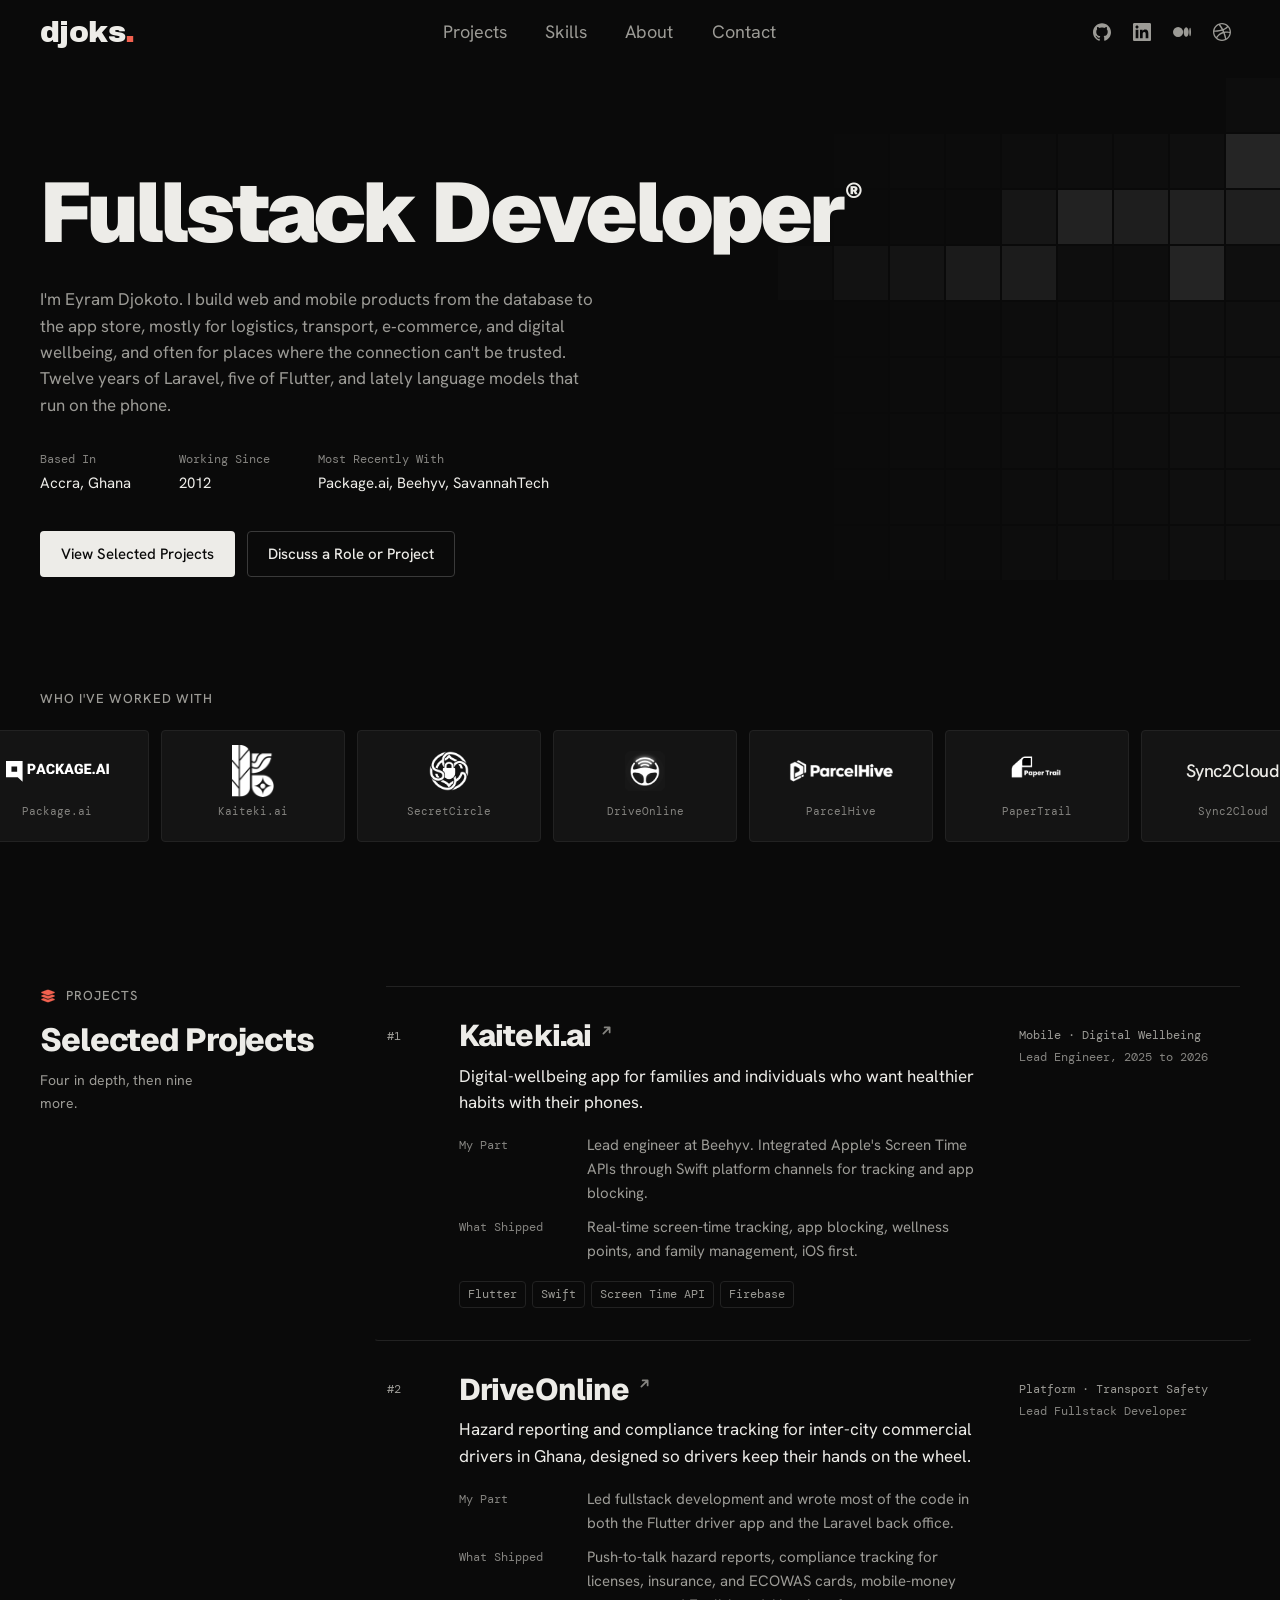
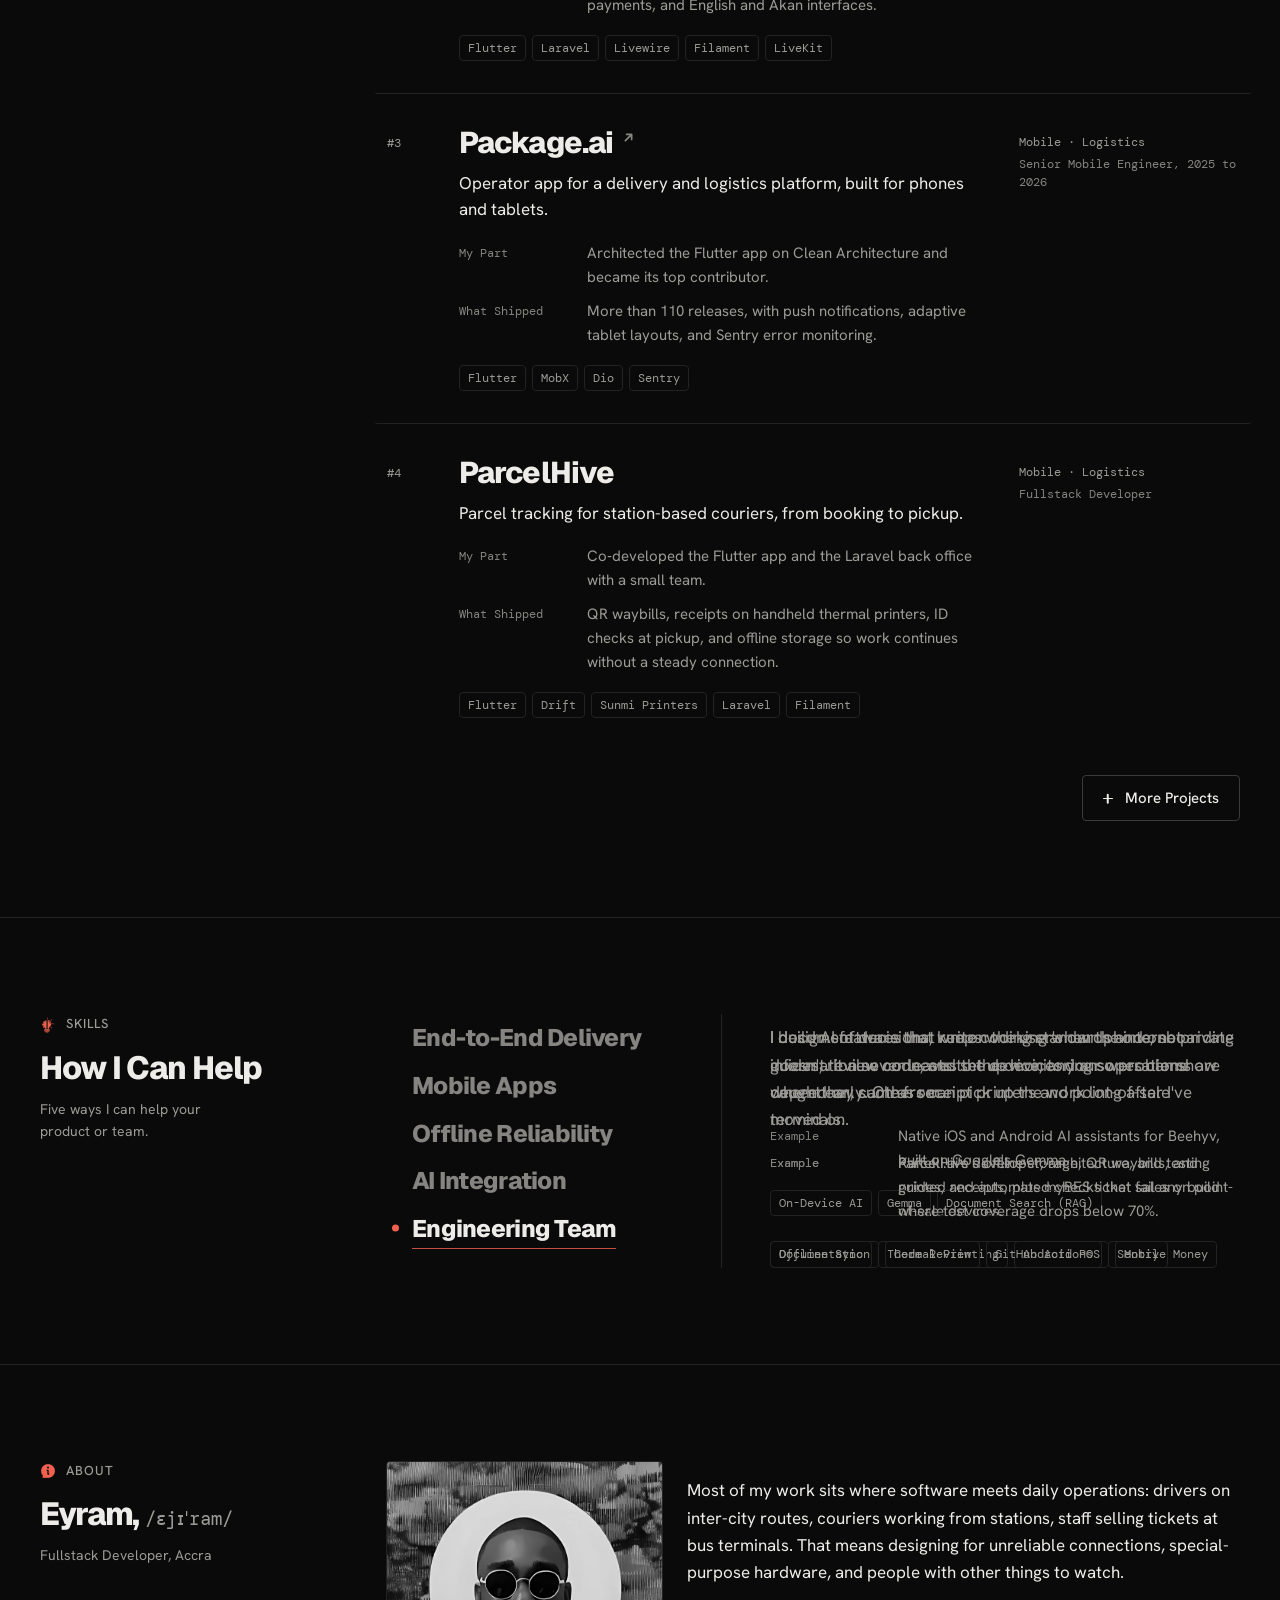
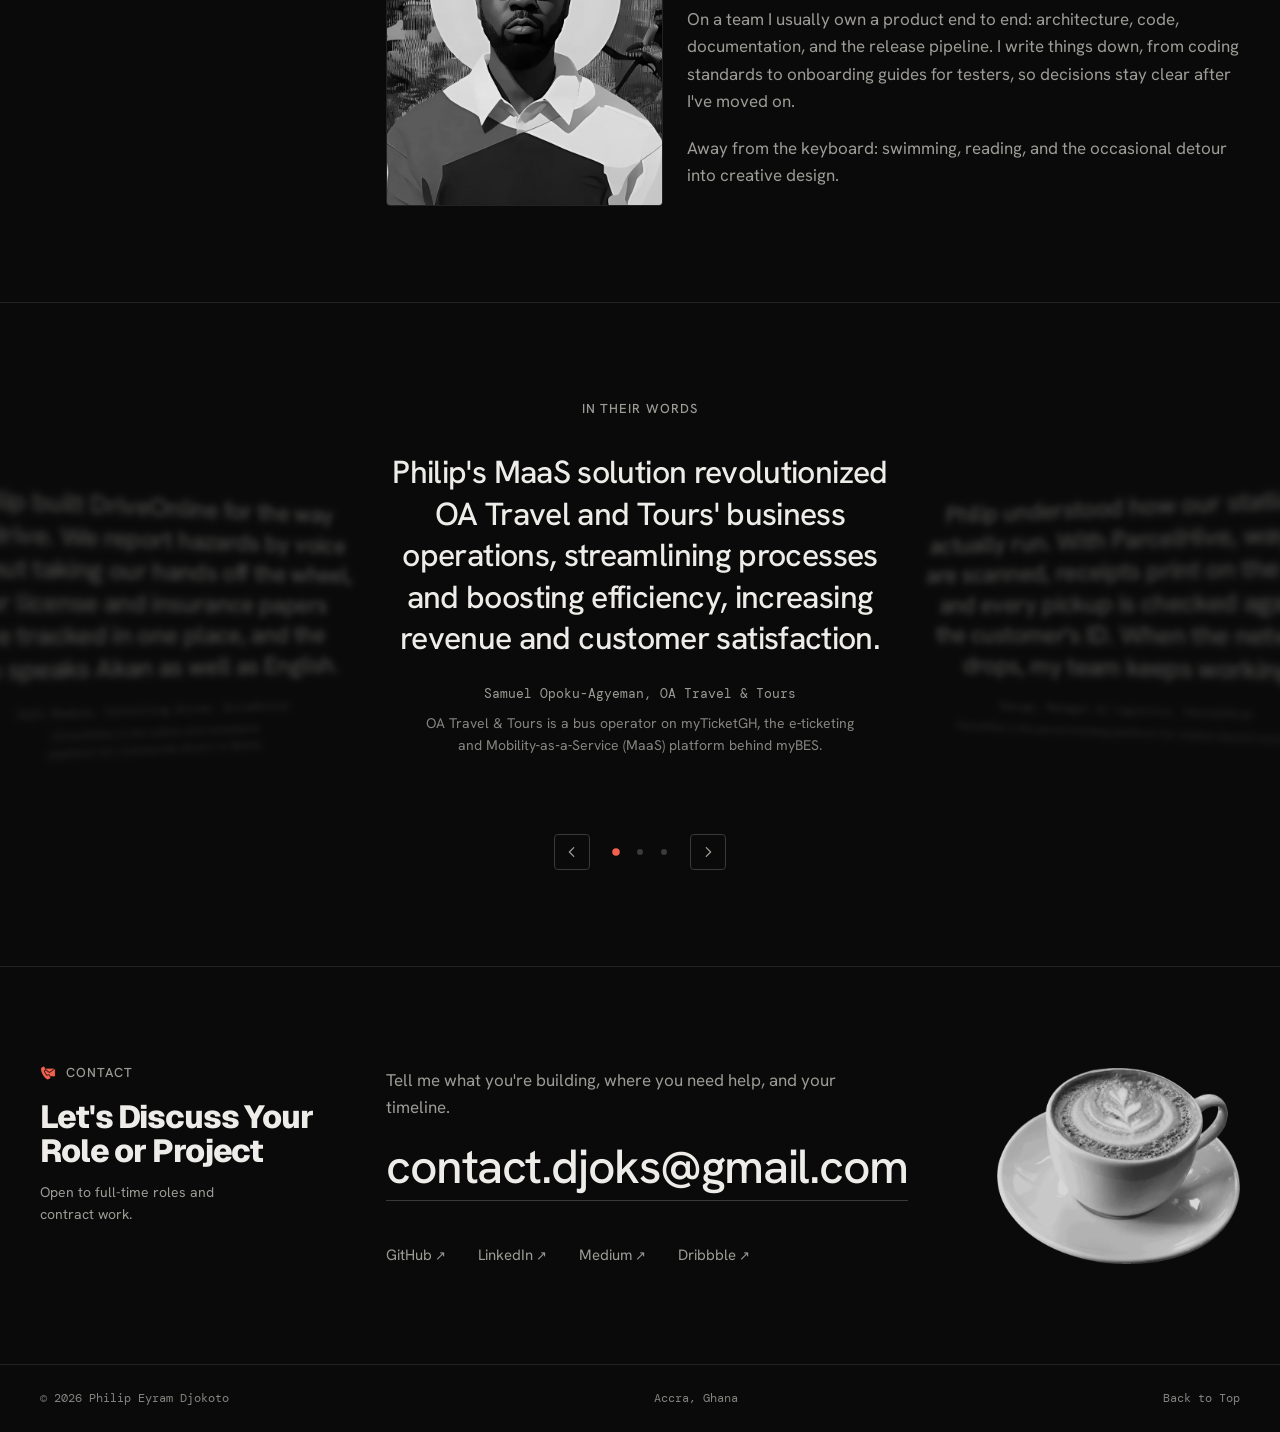
==== commit fc19a93c: "feat: move the site to the djoks.me domain Adds the CNAME file GitHub Pages uses for a custom domain" ====
--- a/index.html
+++ b/index.html
@@ -8,14 +8,14 @@
   <meta name="author" content="Philip Eyram Djokoto">
   <meta name="theme-color" content="#0a0a0a">
   <meta name="color-scheme" content="dark">
-  <link rel="canonical" href="https://djoks.github.io/">
+  <link rel="canonical" href="https://djoks.me/">
 
   <meta property="og:type" content="website">
   <meta property="og:site_name" content="djoks">
   <meta property="og:title" content="Philip Eyram Djokoto · Fullstack Developer">
   <meta property="og:description" content="Fullstack developer in Accra, Ghana. Web and mobile products for logistics, transport, e-commerce, and digital wellbeing, from the database to the app store.">
-  <meta property="og:url" content="https://djoks.github.io/">
-  <meta property="og:image" content="https://djoks.github.io/images/og-image.png">
+  <meta property="og:url" content="https://djoks.me/">
+  <meta property="og:image" content="https://djoks.me/images/og-image.png">
   <meta property="og:image:type" content="image/png">
   <meta property="og:image:width" content="1200">
   <meta property="og:image:height" content="630">
@@ -38,7 +38,7 @@
     "name": "Philip Eyram Djokoto",
     "alternateName": "Eyram Djokoto",
     "jobTitle": "Fullstack Developer",
-    "url": "https://djoks.github.io/",
+    "url": "https://djoks.me/",
     "email": "mailto:contact.djoks@gmail.com",
     "address": { "@type": "PostalAddress", "addressLocality": "Accra", "addressCountry": "GH" },
     "sameAs": [
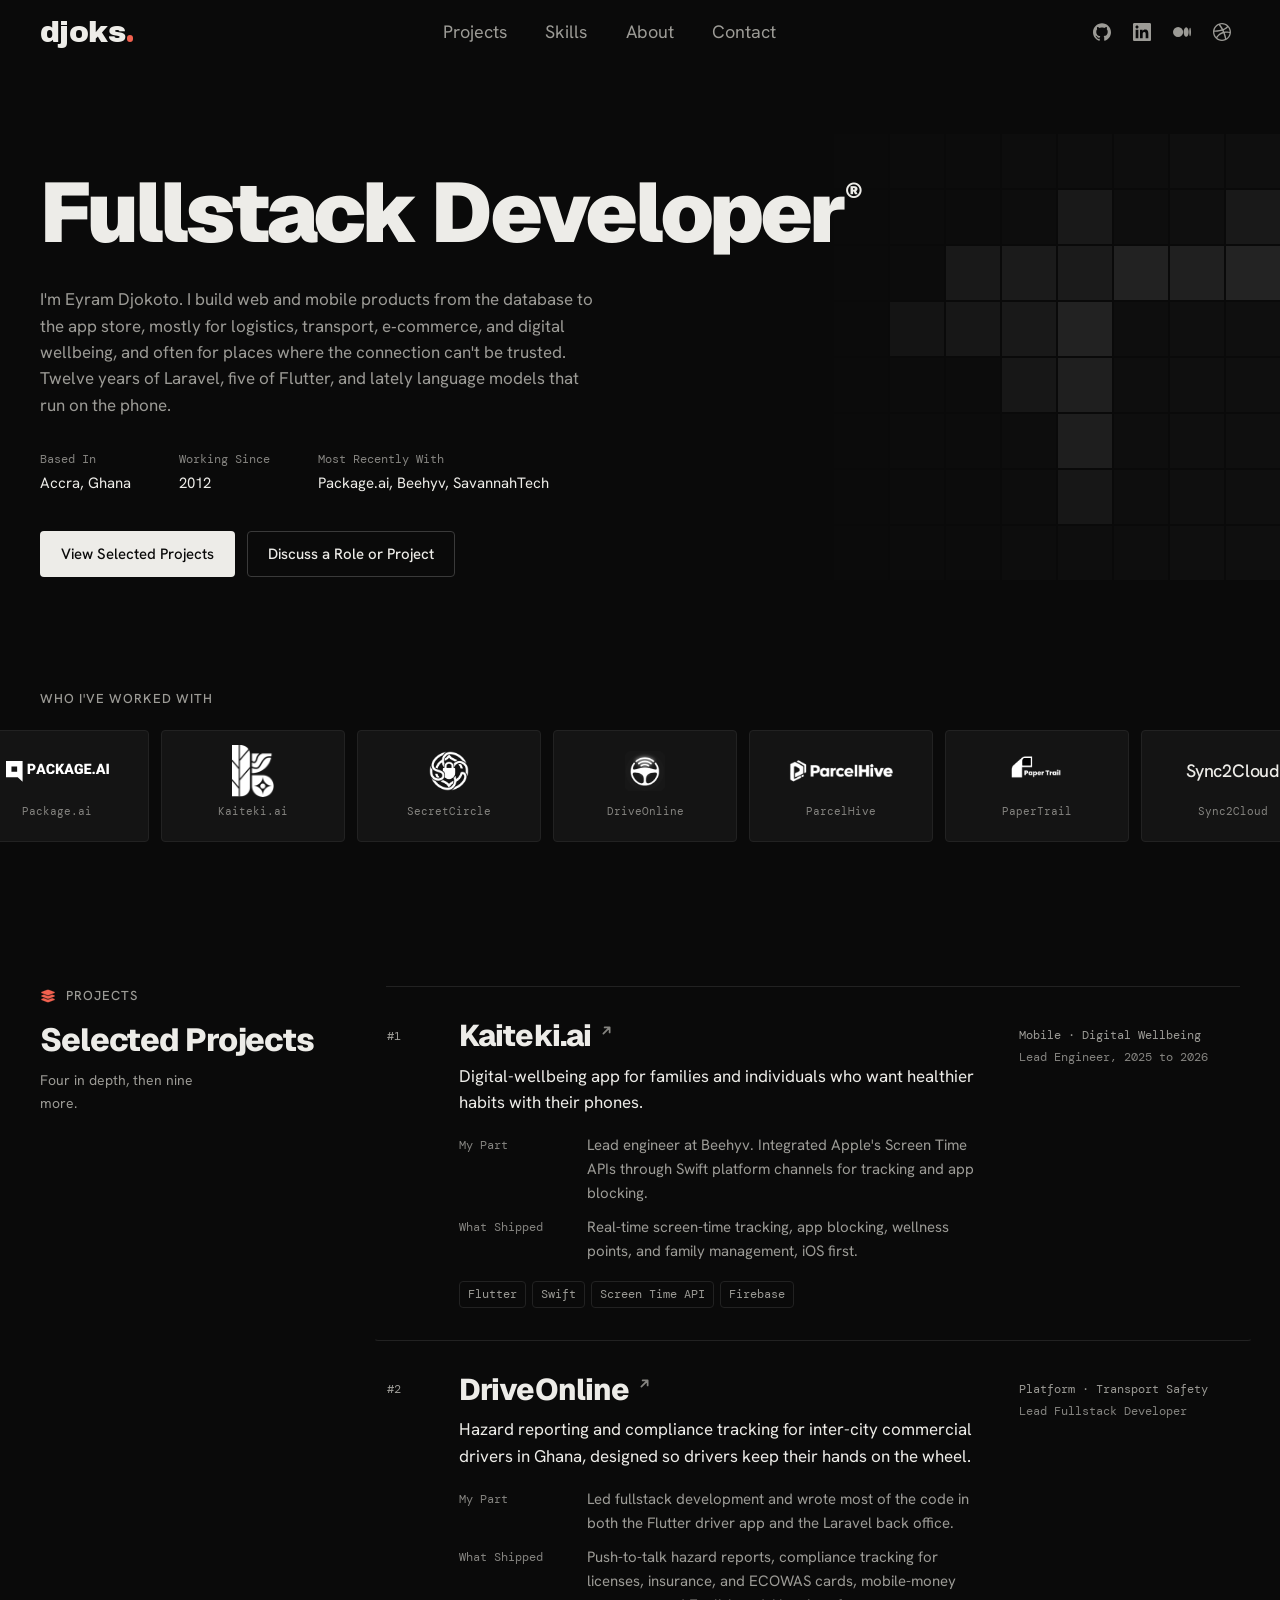
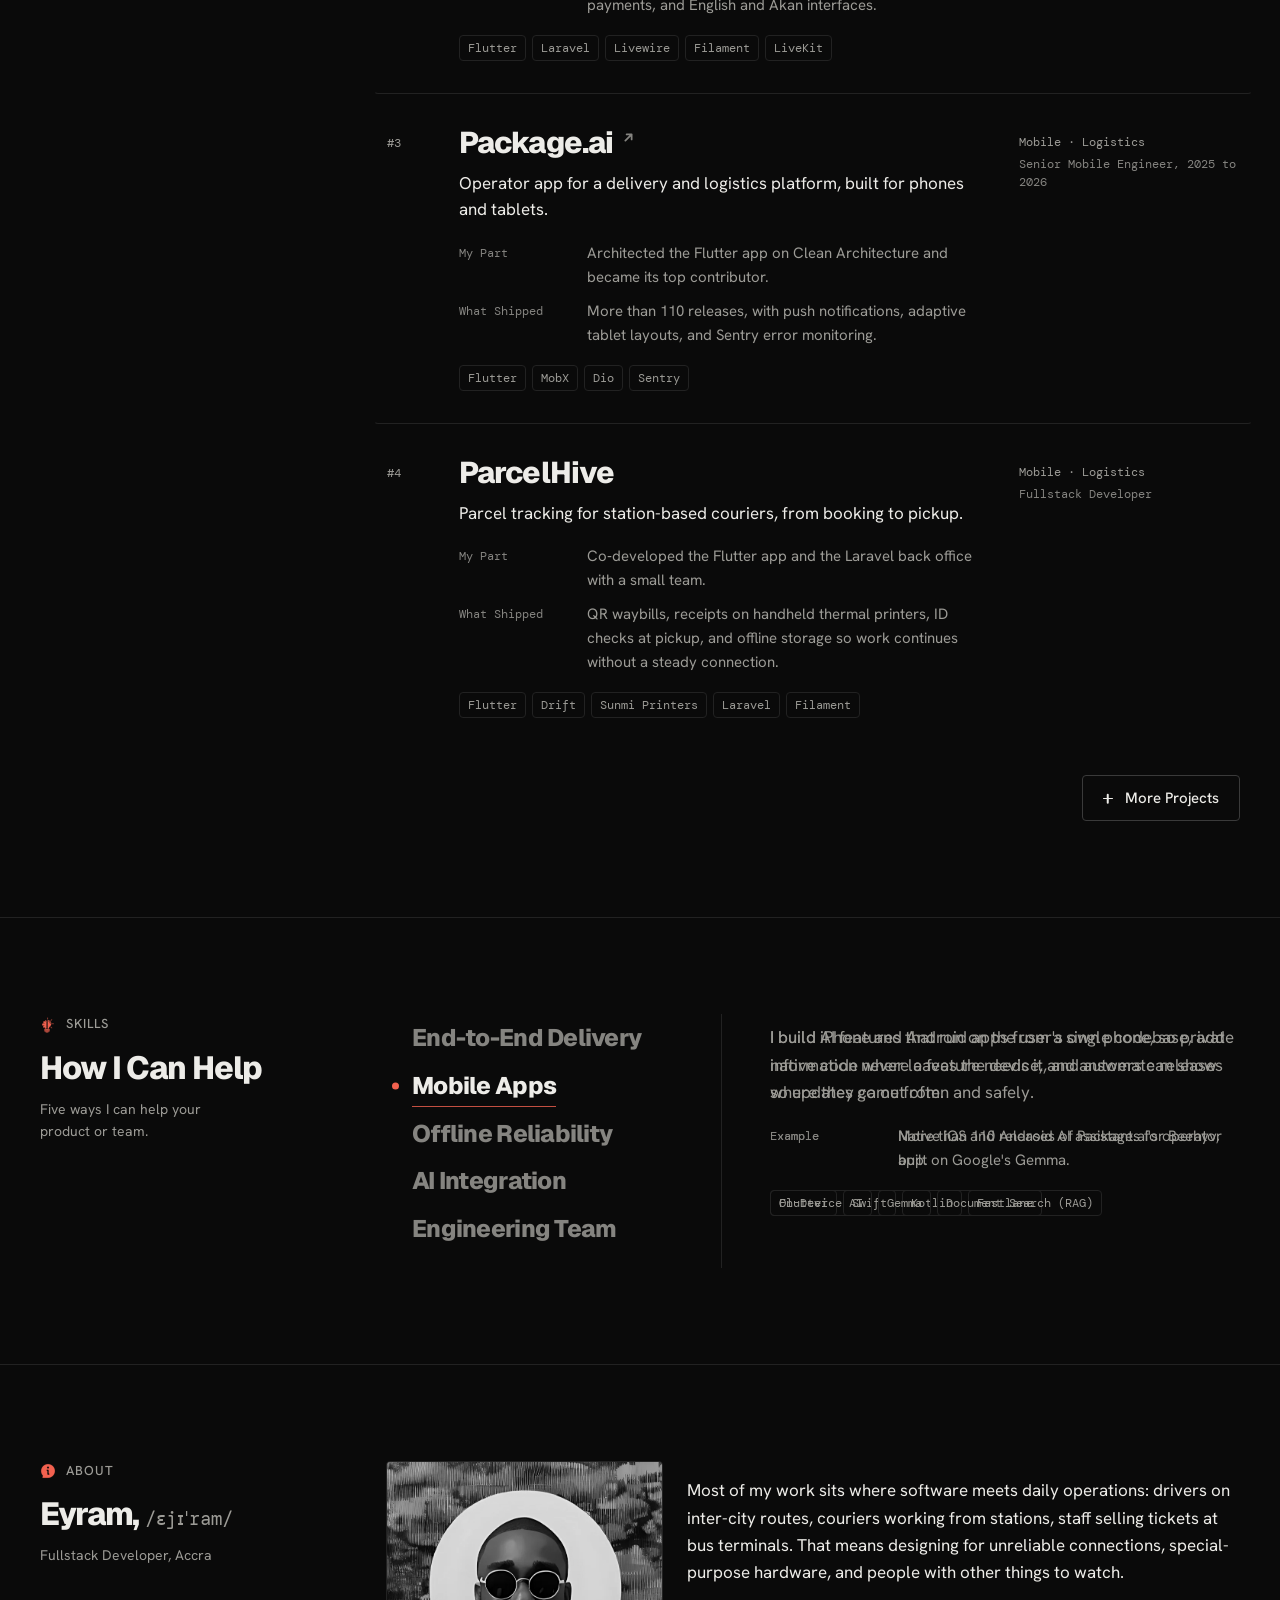
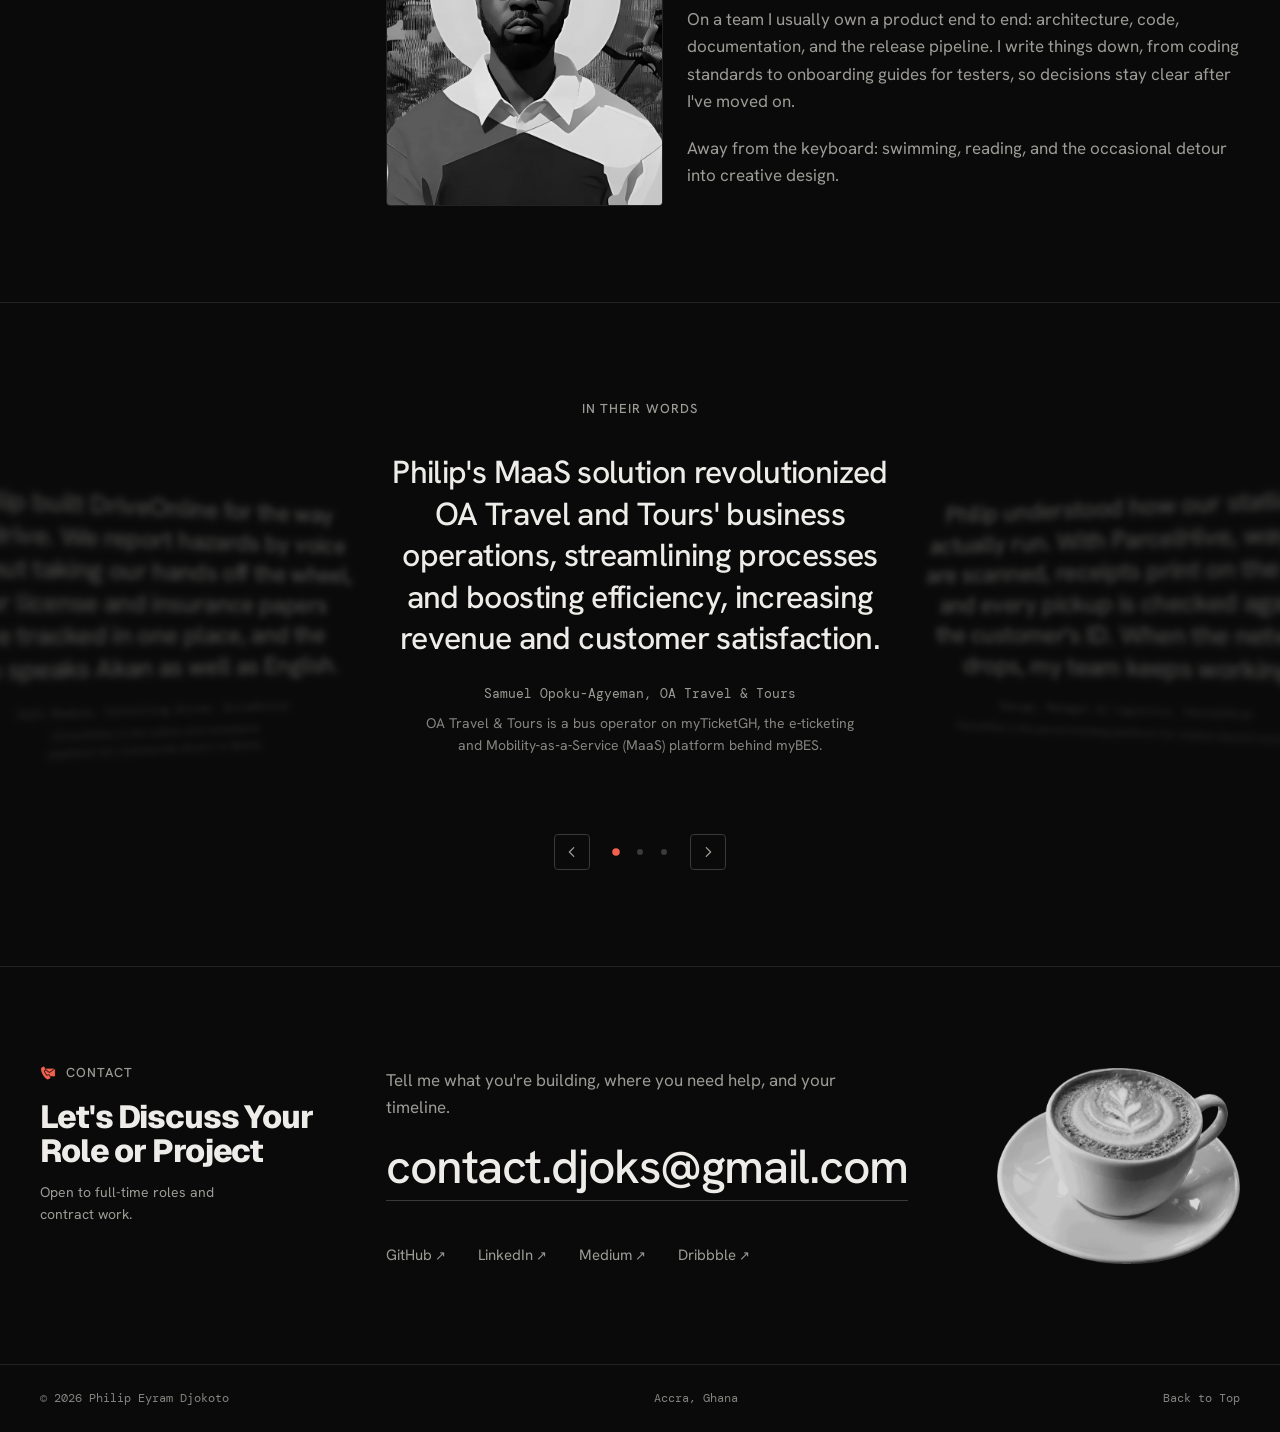
==== commit 767deb6b: "fix: draw the brand dot round in the header and share image Archivo Black's period is square, while " ====
--- a/index.html
+++ b/index.html
@@ -15,7 +15,7 @@
   <meta property="og:title" content="Philip Eyram Djokoto · Fullstack Developer">
   <meta property="og:description" content="Fullstack developer in Accra, Ghana. Web and mobile products for logistics, transport, e-commerce, and digital wellbeing, from the database to the app store.">
   <meta property="og:url" content="https://djoks.me/">
-  <meta property="og:image" content="https://djoks.me/images/og-image.png">
+  <meta property="og:image" content="https://djoks.me/images/og-image.png?v=2">
   <meta property="og:image:type" content="image/png">
   <meta property="og:image:width" content="1200">
   <meta property="og:image:height" content="630">
--- a/css/style.css
+++ b/css/style.css
@@ -169,7 +169,22 @@
   letter-spacing: -0.02em;
   white-space: nowrap;
 }
-.wordmark .dot { color: var(--color-accent); }
+/* Archivo Black's period is square, so the dot is drawn as a circle in the glyph's place.
+   The period is 0.212em by 0.199em at a 0.061em side bearing, with a 0.333em advance. An
+   equal-area circle is 0.23em, centered at 0.167em, and sinks 0.012em below the baseline
+   to match the overshoot of the "s". */
+.wordmark .dot {
+  display: inline-block;
+  forced-color-adjust: none;
+  width: 0.23em;
+  height: 0.23em;
+  margin: 0 0.051em 0 0.052em;
+  border-radius: 50%;
+  background: var(--color-accent);
+  color: transparent;
+  overflow: hidden;
+  vertical-align: -0.012em;
+}
 
 .site-nav {
   --frame-pad-x: 14px;
@@ -435,6 +450,22 @@
 }
 .button-secondary:hover { border-color: var(--color-text); }
 
+@media (max-width: 600px) {
+  /* Keep both hero buttons on one row, sharing the width equally. */
+  .hero-actions { flex-wrap: nowrap; gap: 8px; }
+  .hero-actions .button {
+    flex: 1 1 0;
+    min-width: 0;
+    justify-content: center;
+    padding: 0 10px;
+    font-size: 14px;
+    letter-spacing: -0.01em;
+  }
+}
+@media (max-width: 359px) {
+  .hero-actions .button { padding: 0 6px; font-size: 13px; letter-spacing: -0.02em; }
+}
+
 /* Logo carousel */
 
 .logos {
@@ -925,8 +956,45 @@
 
 @media (max-width: 900px) {
   .skills-tabs { grid-template-columns: minmax(0, 1fr); }
-  .js .skills-tablist { padding-right: 0; border-right: 0; }
   .js .skills-panels { padding-top: 0; }
+  /* Horizontal, swipeable tab row that bleeds to the screen edges. */
+  .js .skills-tablist {
+    flex-direction: row;
+    align-items: stretch;
+    gap: 24px;
+    margin-inline: calc(var(--gutter) * -1);
+    padding: 0 var(--gutter);
+    border-right: 0;
+    box-shadow: inset 0 -1px 0 var(--color-border);
+    overflow-x: auto;
+    overflow-y: hidden;
+    overscroll-behavior-x: contain;
+    scrollbar-width: none;
+    scroll-padding-inline: var(--gutter);
+  }
+  .js .skills-tablist::-webkit-scrollbar { display: none; }
+  /* Keeps the right padding scrollable in Safari, which drops a scroller's end padding. */
+  .js .skills-tablist::after { content: ""; flex: none; width: 1px; }
+  .skill-tab {
+    flex: none;
+    padding: 6px 0 14px;
+    font-size: 18px;
+    white-space: nowrap;
+  }
+  .skill-tab::before {
+    content: "";
+    position: absolute;
+    right: 0;
+    bottom: 0;
+    left: 0;
+    height: 1px;
+    background: var(--color-text);
+    transform: scaleX(0);
+    transition: transform 0.35s var(--ease);
+  }
+  .skill-tab[aria-selected="true"]::before { transform: scaleX(1); }
+  .tab-progress { left: 0; bottom: 0; z-index: 1; }
+  .tab-dot { display: none; }
 }
 
 /* About */
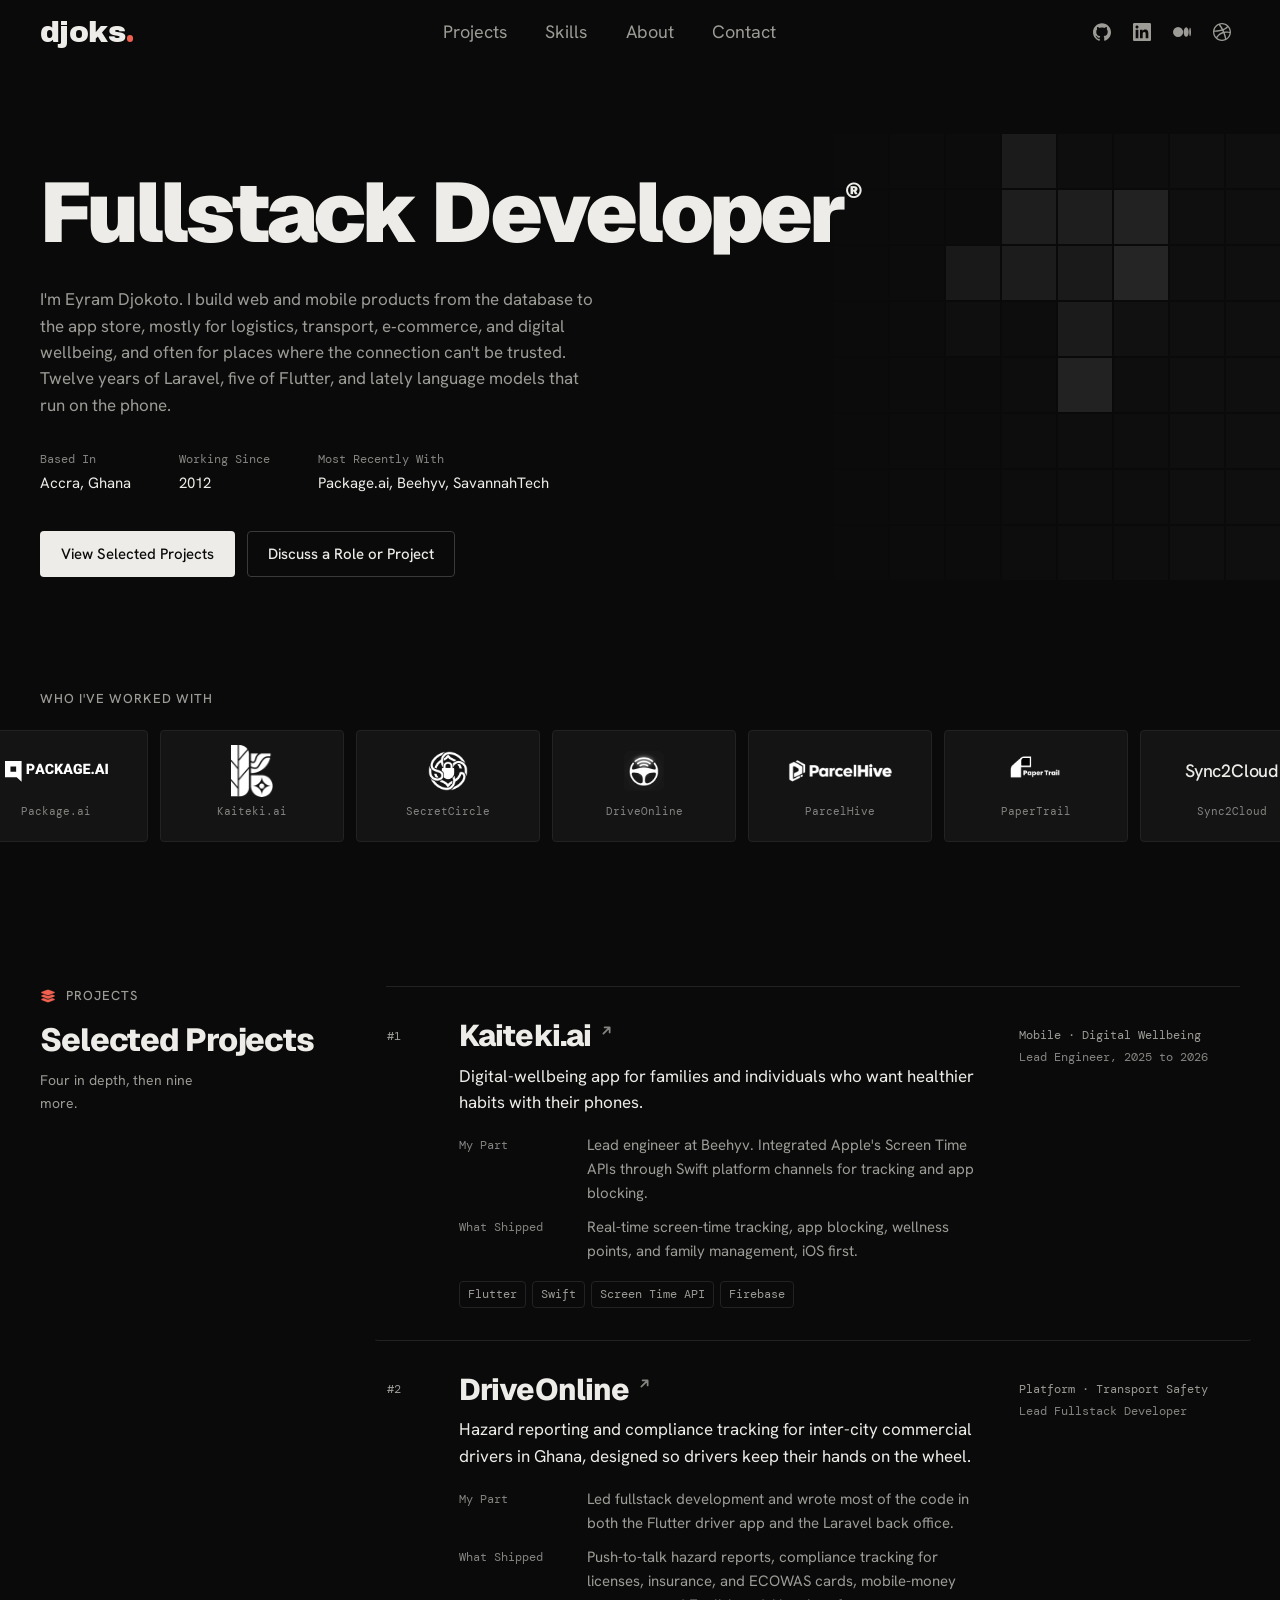
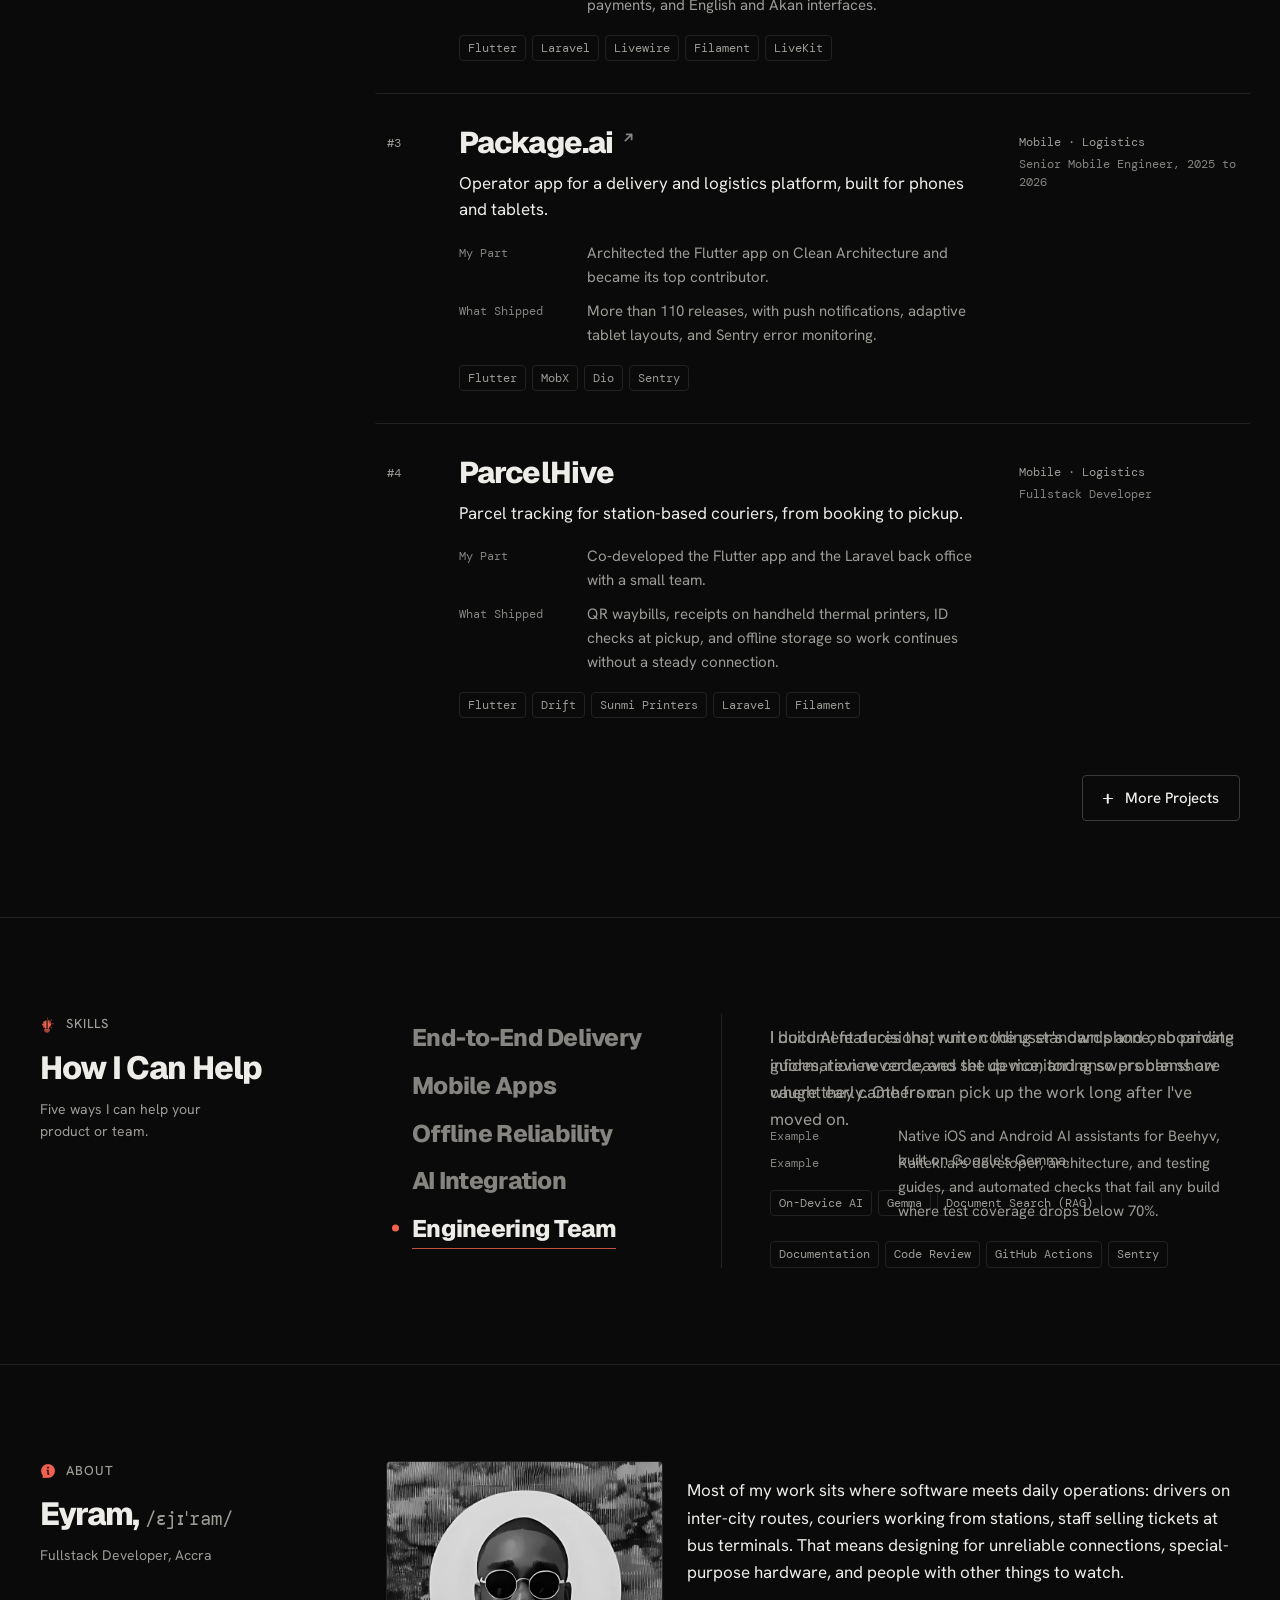
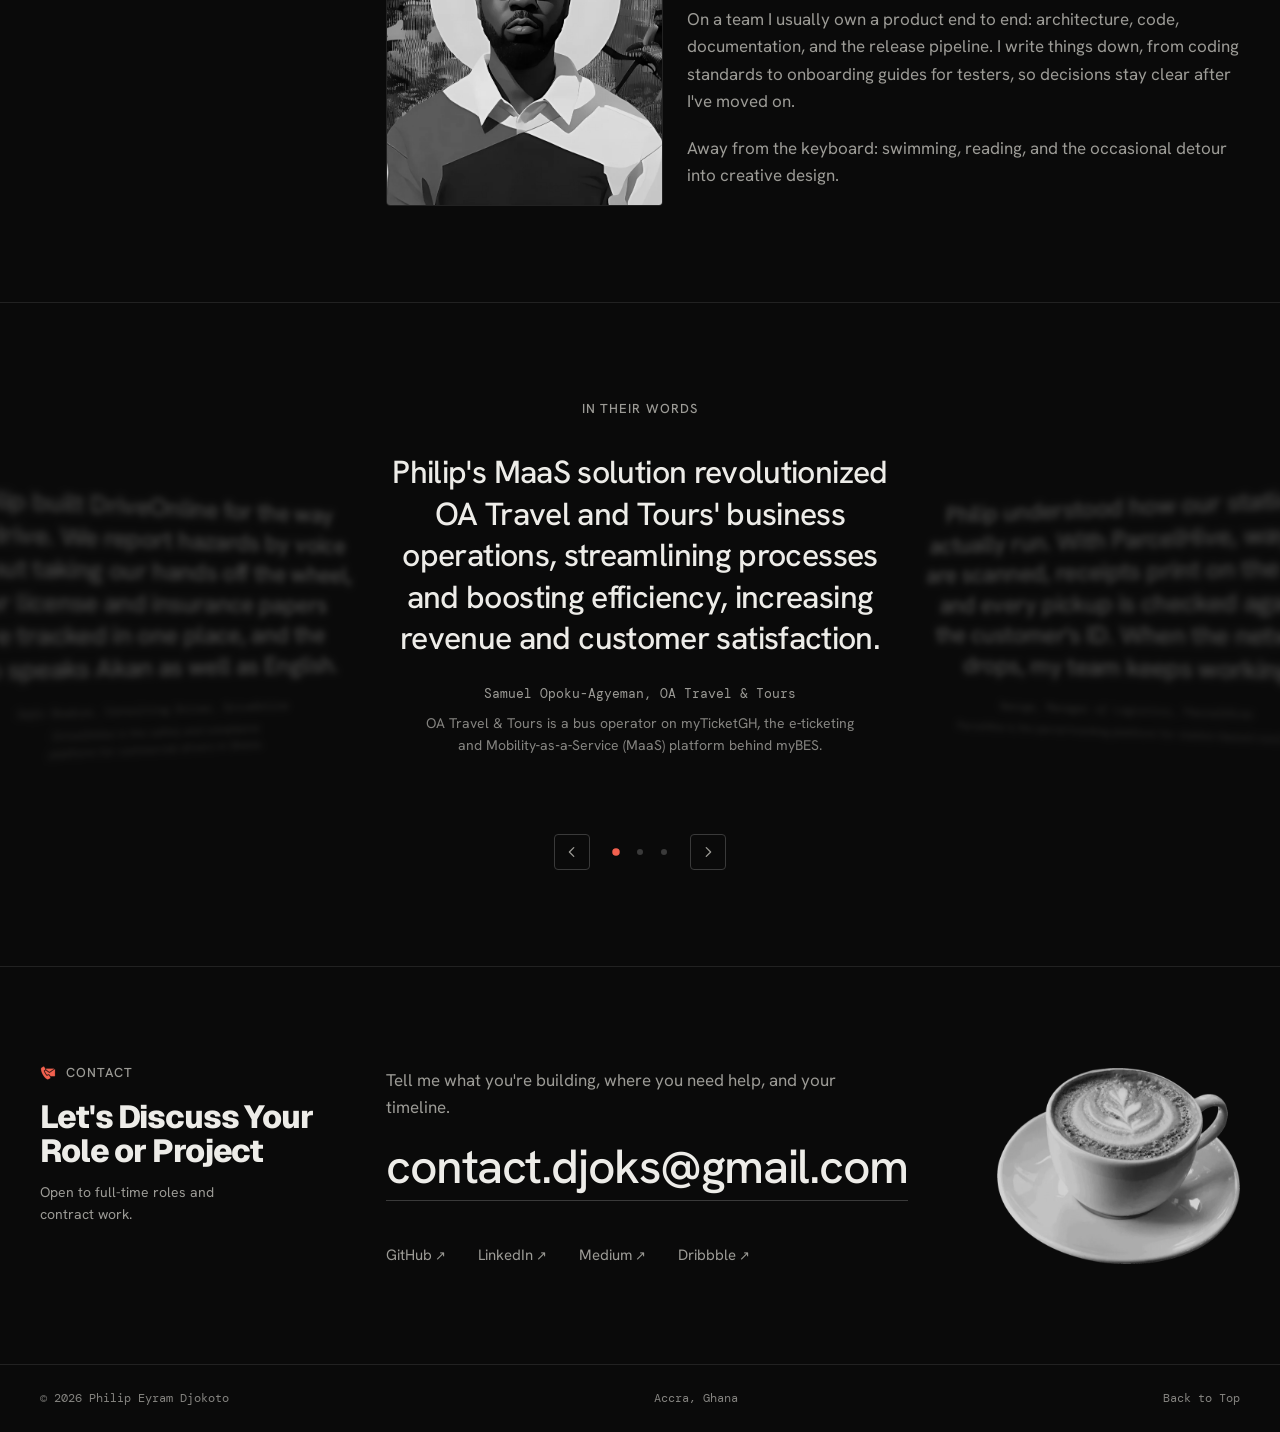
==== commit ffbd7fd7: "feat: make the coffee cup hover cinematic with a chat bubble The cup now grades into color over 1.6s" ====
--- a/index.html
+++ b/index.html
@@ -421,6 +421,7 @@
               <source srcset="images/coffee.webp" type="image/webp">
               <img src="images/coffee.png" alt="" width="640" height="516" loading="lazy" decoding="async">
             </picture>
+            <figcaption class="coffee-bubble">You are paying &#x1F604;</figcaption>
           </figure>
         </div>
       </div>
--- a/css/style.css
+++ b/css/style.css
@@ -8,6 +8,7 @@
    Color     Every color is a token below. No blues or purples, no gradients, no white backgrounds.
    Spacing   Steps of 8, 12, 16, 24, 32, 48 and 96px, with 2px adjustments for optical alignment.
    Shape     Radius 4px on tiles, buttons and images, 0 on rules. Borders 1px. No shadows.
+             The coffee chat bubble is the one exception: 12px radius and an off-white fill.
    Layout    12-column grid, 1200px max. Each section: label column (3) and body (9), with a 40px
              gutter above 900px. Magazine, not SaaS. */
 
@@ -1224,13 +1225,58 @@
   width: clamp(200px, 19vw, 280px);
   margin-top: calc(clamp(200px, 19vw, 280px) * -0.403);
 }
+/* Cinematic hover: the color grades in slowly while the cup pushes in, then the bubble pops up.
+   Both filter lists name the same functions in the same order so every step interpolates. */
 .contact-coffee img {
   width: 100%;
   height: auto;
-  filter: grayscale(1) brightness(0.9);
-  transition: filter 0.8s var(--ease);
-}
-.contact-coffee:hover img { filter: none; }
+  filter: grayscale(1) brightness(0.85) contrast(1.08) saturate(1);
+  transition:
+    filter 1.6s cubic-bezier(0.4, 0, 0.2, 1),
+    transform 2.4s cubic-bezier(0.4, 0, 0.2, 1);
+}
+.contact-coffee:hover img {
+  filter: grayscale(0) brightness(1) contrast(1) saturate(1.08);
+  transform: scale(1.04);
+}
+/* Centered over the cup, with the tail on the bottom edge pointing down at it. */
+.coffee-bubble {
+  --tail-h: 6px;
+  position: absolute;
+  bottom: calc(100% + 14px);
+  left: 50%;
+  translate: -50% 0;
+  padding: 8px 12px;
+  border-radius: 12px;
+  background: var(--color-text);
+  color: var(--color-bg);
+  font-size: 14px;
+  font-weight: 600;
+  line-height: 1.2;
+  white-space: nowrap;
+  pointer-events: none;
+  opacity: 0;
+  transform: translateY(6px) scale(0.9);
+  transform-origin: 50% calc(100% + var(--tail-h));
+  transition: opacity 0.25s var(--ease), transform 0.25s var(--ease);
+}
+.coffee-bubble::after {
+  content: "";
+  position: absolute;
+  top: 100%;
+  left: 50%;
+  margin-left: -7px;
+  border: 7px solid transparent;
+  border-top: var(--tail-h) solid var(--color-text);
+  border-bottom: 0;
+}
+.contact-coffee:hover .coffee-bubble {
+  opacity: 1;
+  transform: none;
+  transition:
+    opacity 0.4s var(--ease) 0.5s,
+    transform 0.6s cubic-bezier(0.34, 1.4, 0.64, 1) 0.5s;
+}
 @media (max-width: 1179px) {
   .contact-coffee { display: none; }
 }
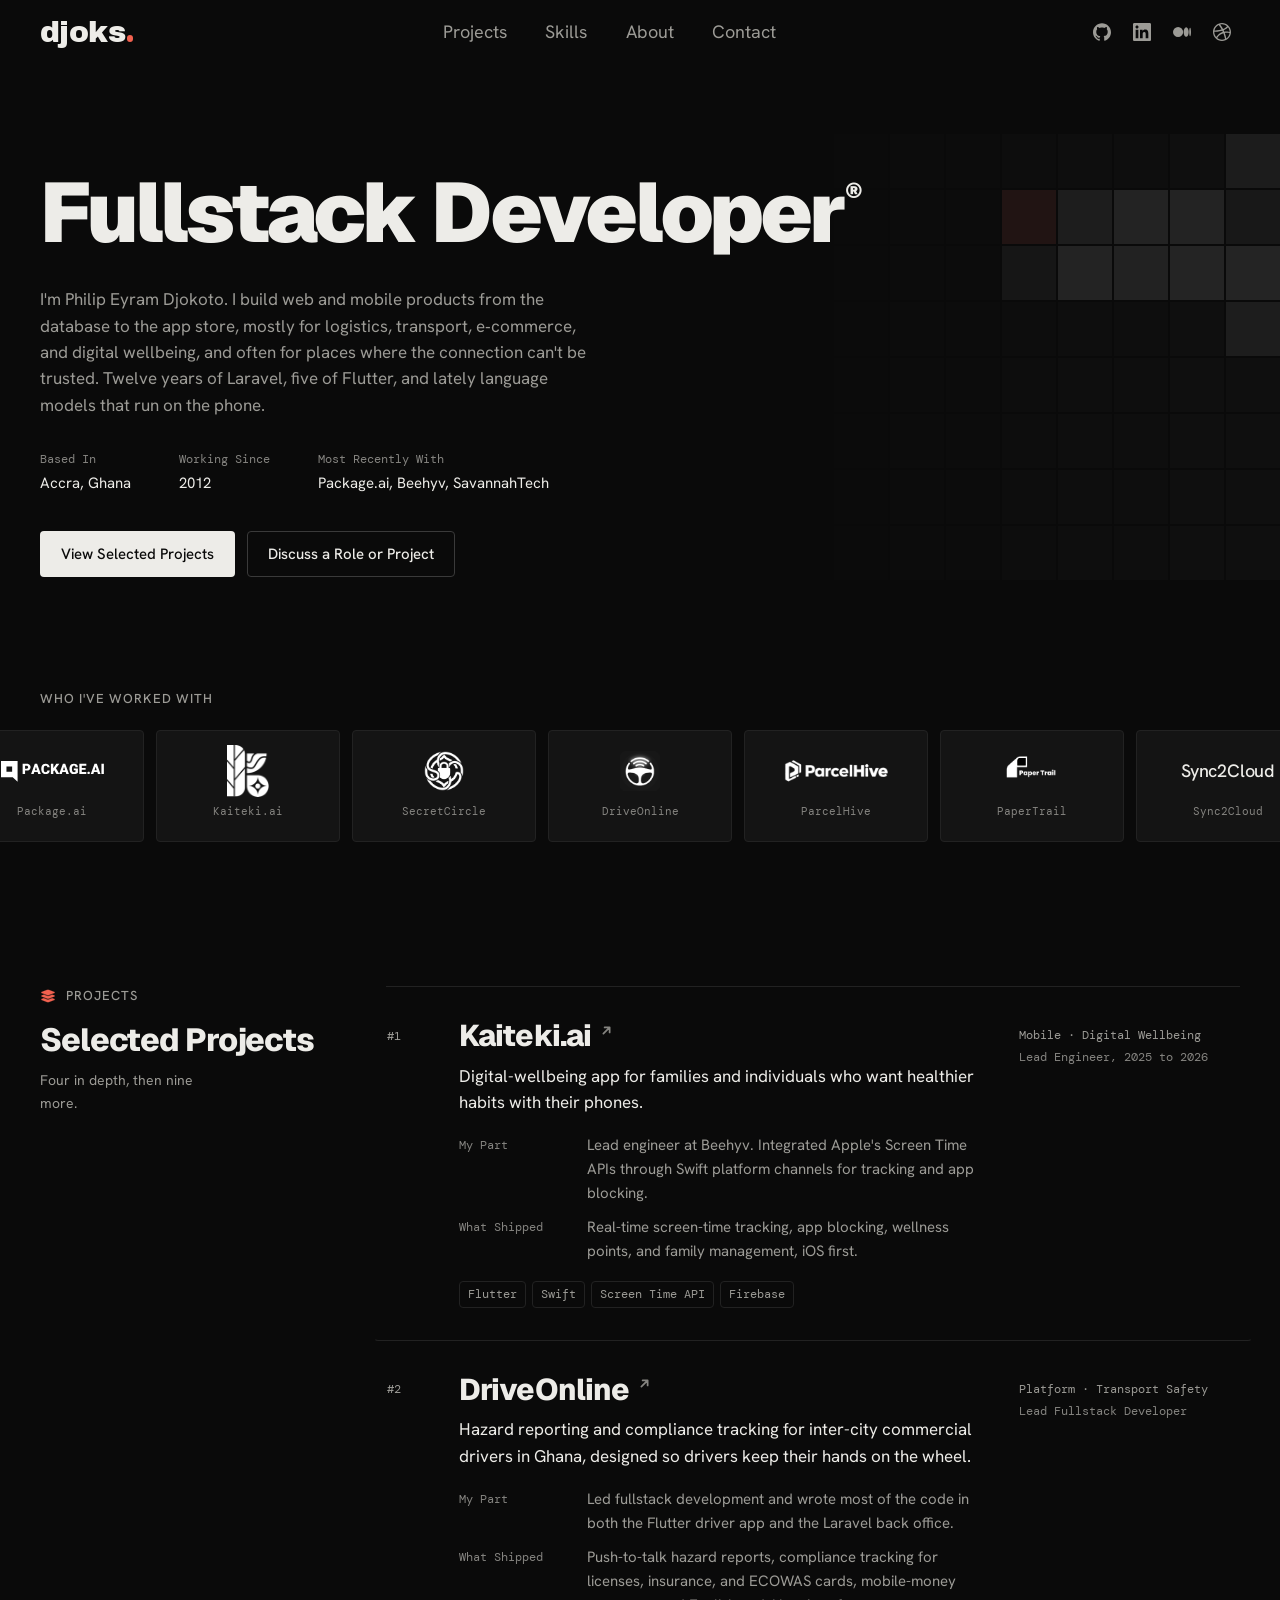
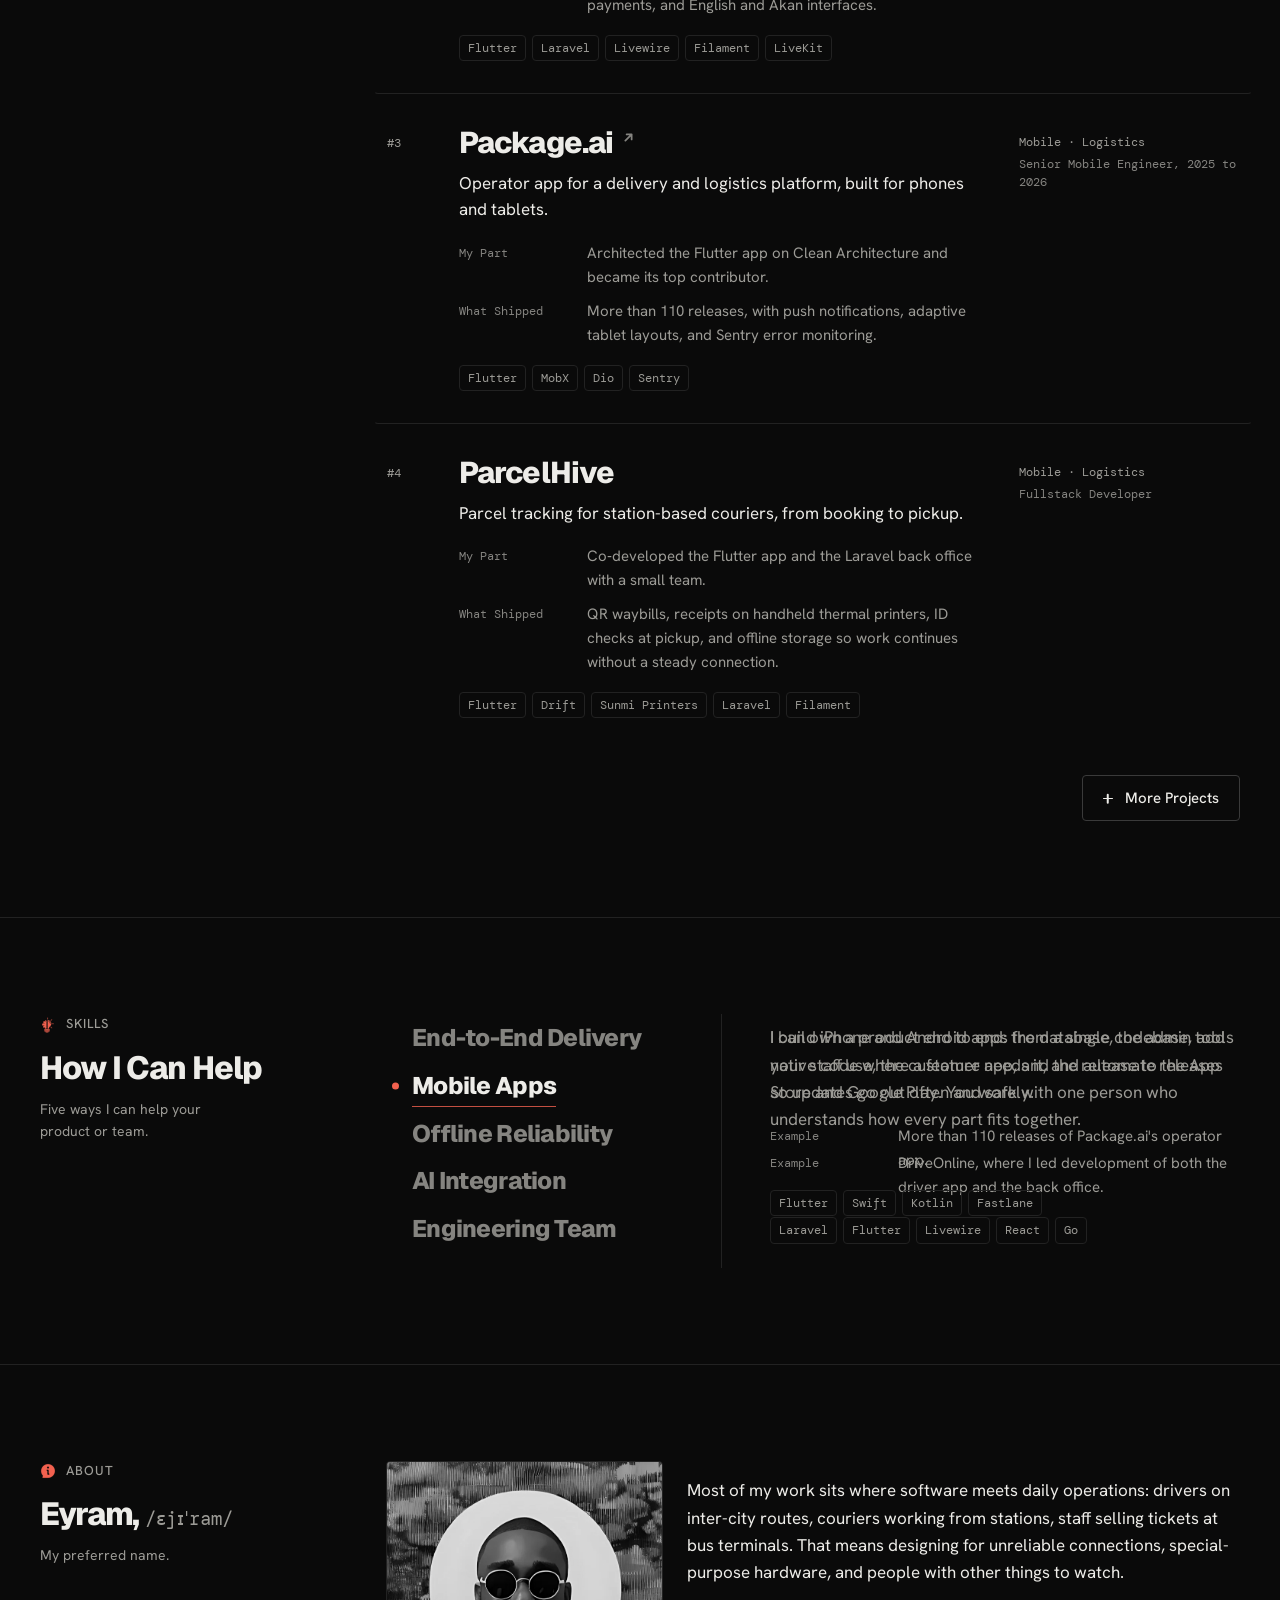
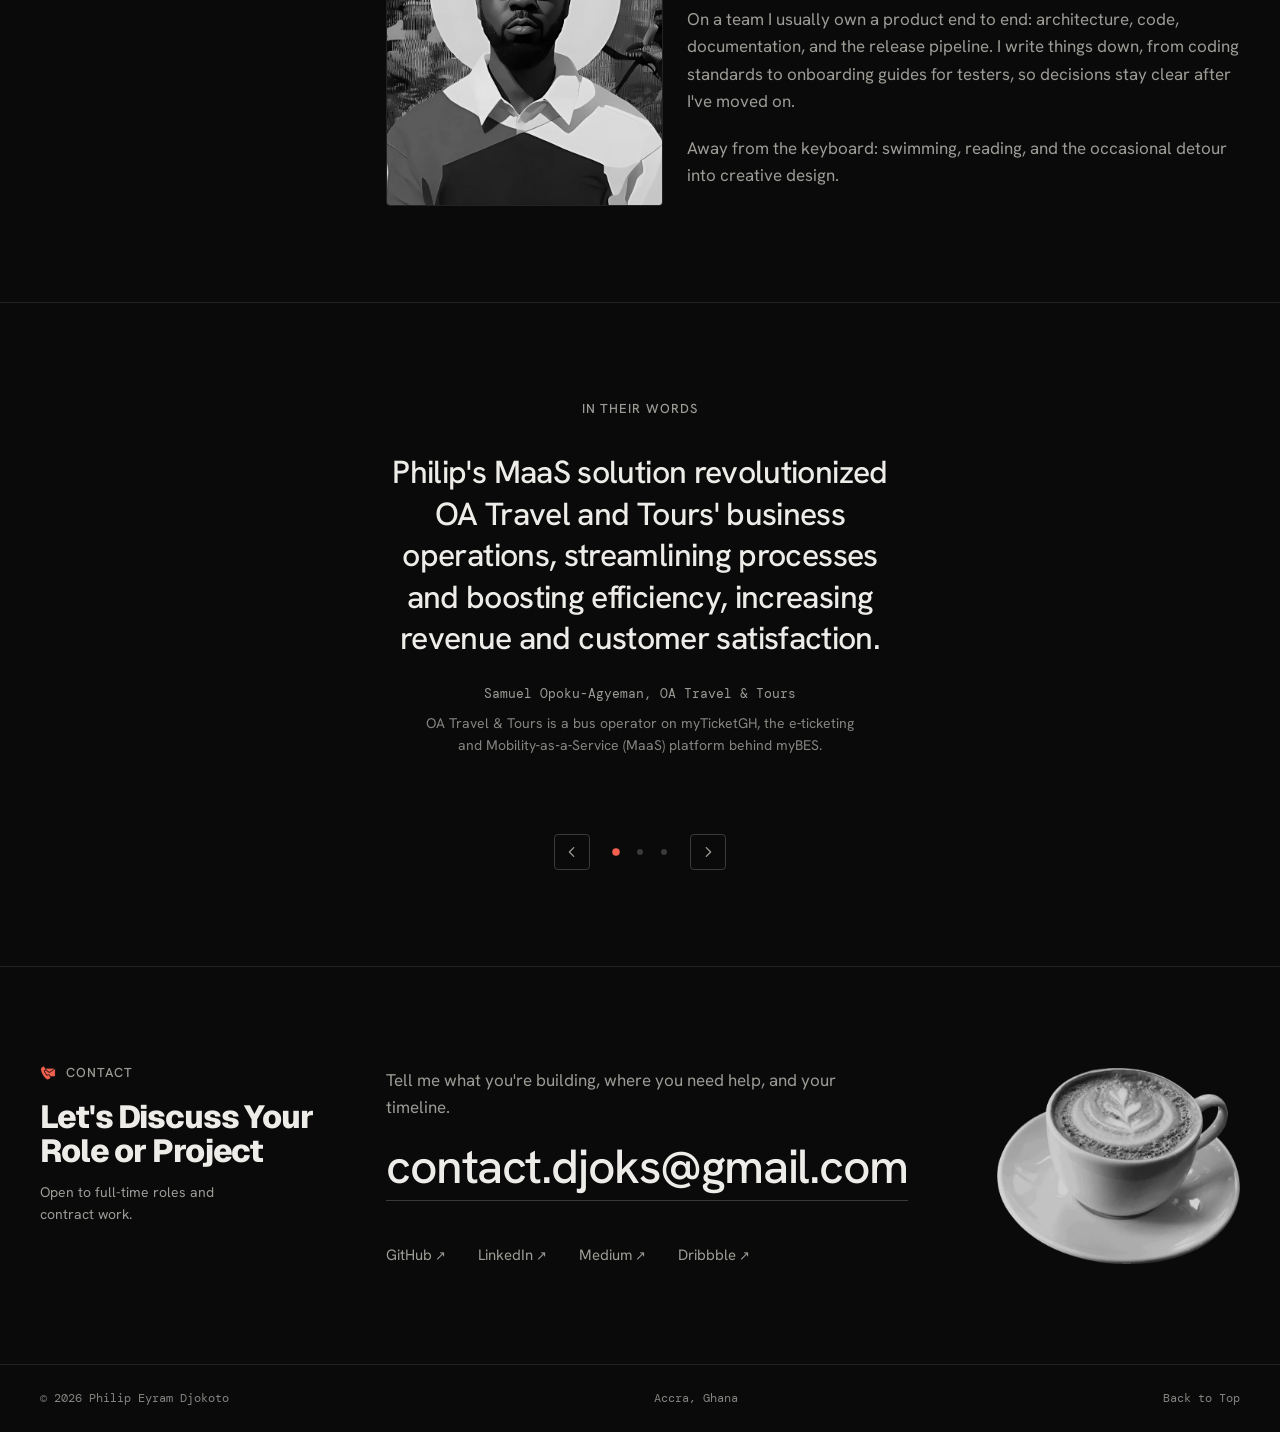
==== commit 75fe9f31: "feat: explain that Eyram is the preferred name The hero now introduces the full name, Philip Eyram D" ====
--- a/index.html
+++ b/index.html
@@ -78,7 +78,7 @@
       <canvas class="hero-mosaic" aria-hidden="true"></canvas>
       <div class="container hero-copy">
         <h1 class="reveal" style="--i:1">Fullstack Developer<sup class="hero-mark" aria-hidden="true">&reg;</sup></h1>
-        <p class="lede reveal" style="--i:2">I'm Eyram Djokoto. I build web and mobile products from the database to the app store, mostly for logistics, transport, e&#8209;commerce, and digital wellbeing, and often for places where the connection can't be trusted. Twelve years of Laravel, five of Flutter, and lately language models that run on the phone.</p>
+        <p class="lede reveal" style="--i:2">I'm Philip Eyram Djokoto. I build web and mobile products from the database to the app store, mostly for logistics, transport, e&#8209;commerce, and digital wellbeing, and often for places where the connection can't be trusted. Twelve years of Laravel, five of Flutter, and lately language models that run on the phone.</p>
         <dl class="hero-facts reveal" style="--i:3">
           <div><dt>Based In</dt><dd>Accra, Ghana</dd></div>
           <div><dt>Working Since</dt><dd>2012</dd></div>
@@ -340,7 +340,7 @@
         <div class="section-label reveal">
           <p class="eyebrow"><img class="eyebrow-icon" src="images/icons/about-16.png" srcset="images/icons/about-16.png 1x, images/icons/about-32.png 2x, images/icons/about-48.png 3x" width="16" height="16" alt="">About</p>
           <h2>Eyram, <span class="ipa">/ɛjɪˈram/</span></h2>
-          <p class="note">Fullstack Developer, Accra</p>
+          <p class="note">My preferred name.</p>
         </div>
         <div class="section-body about-grid">
           <figure class="portrait reveal">
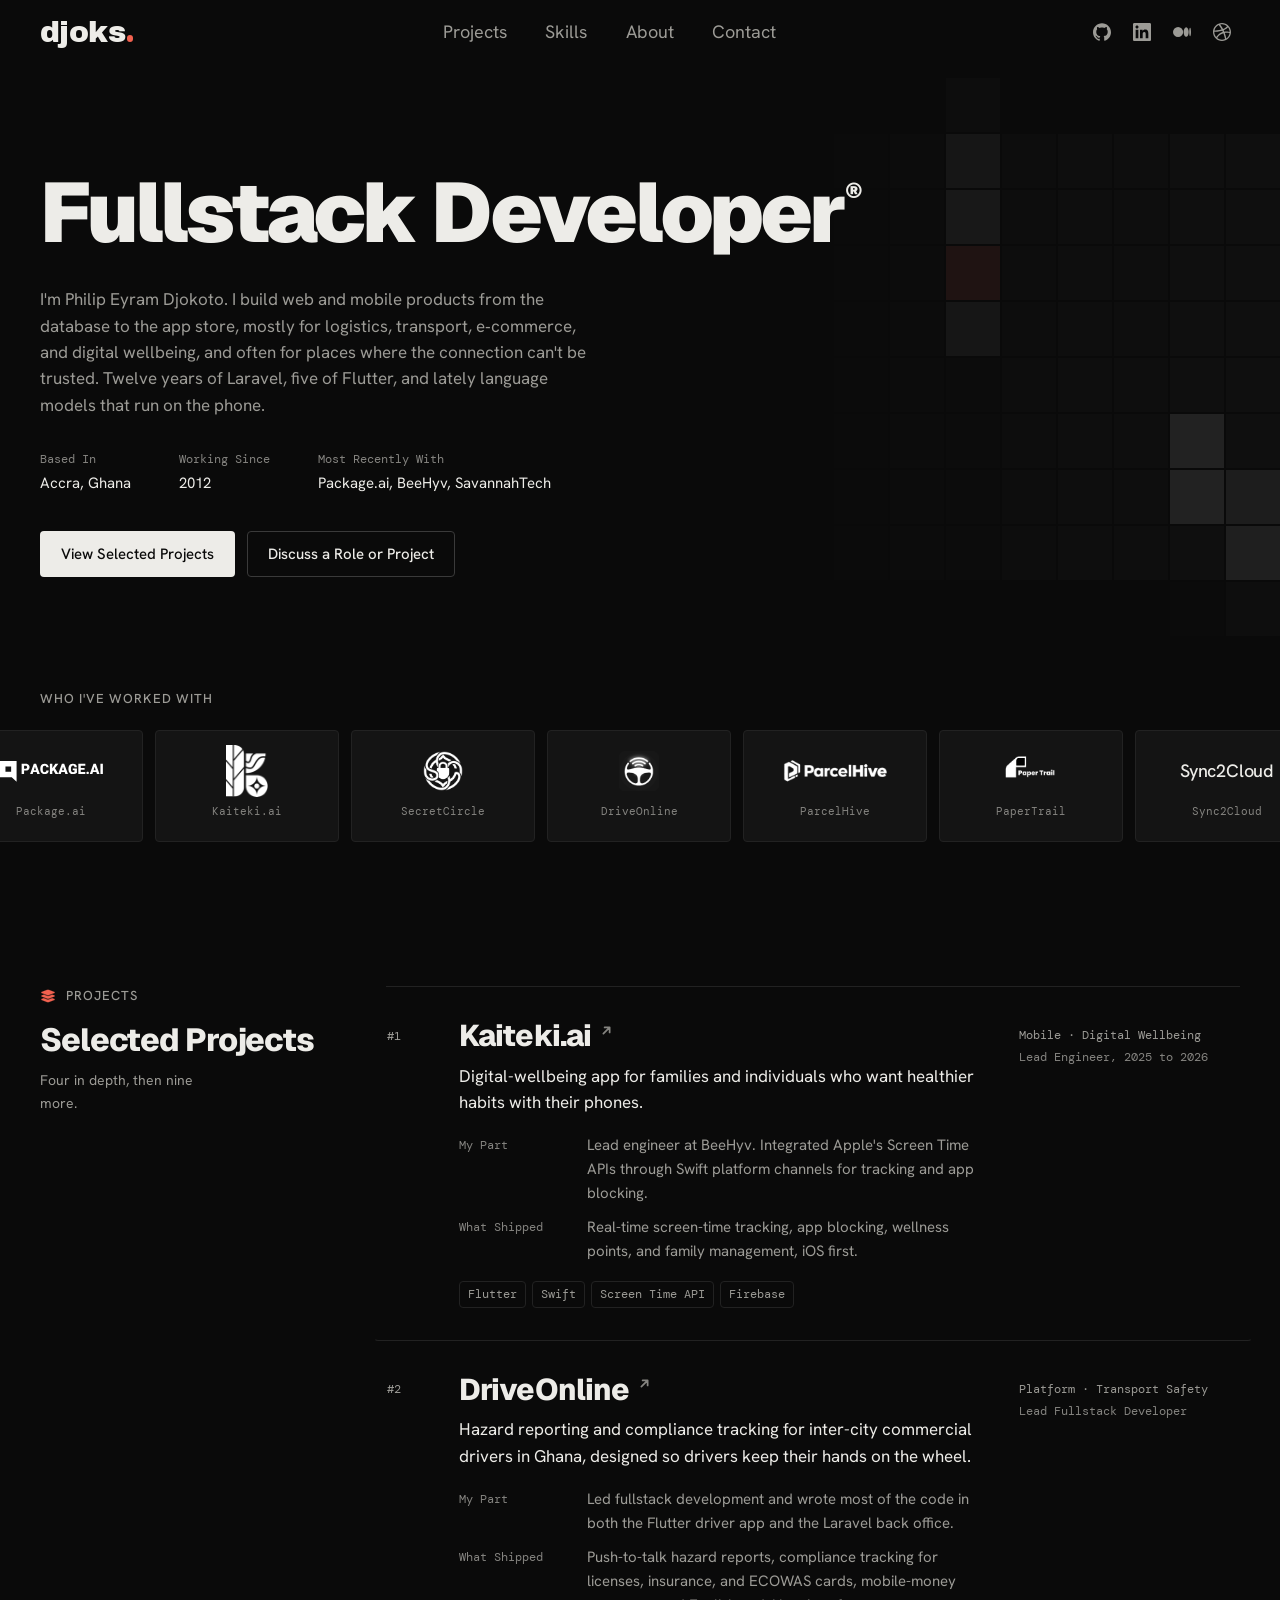
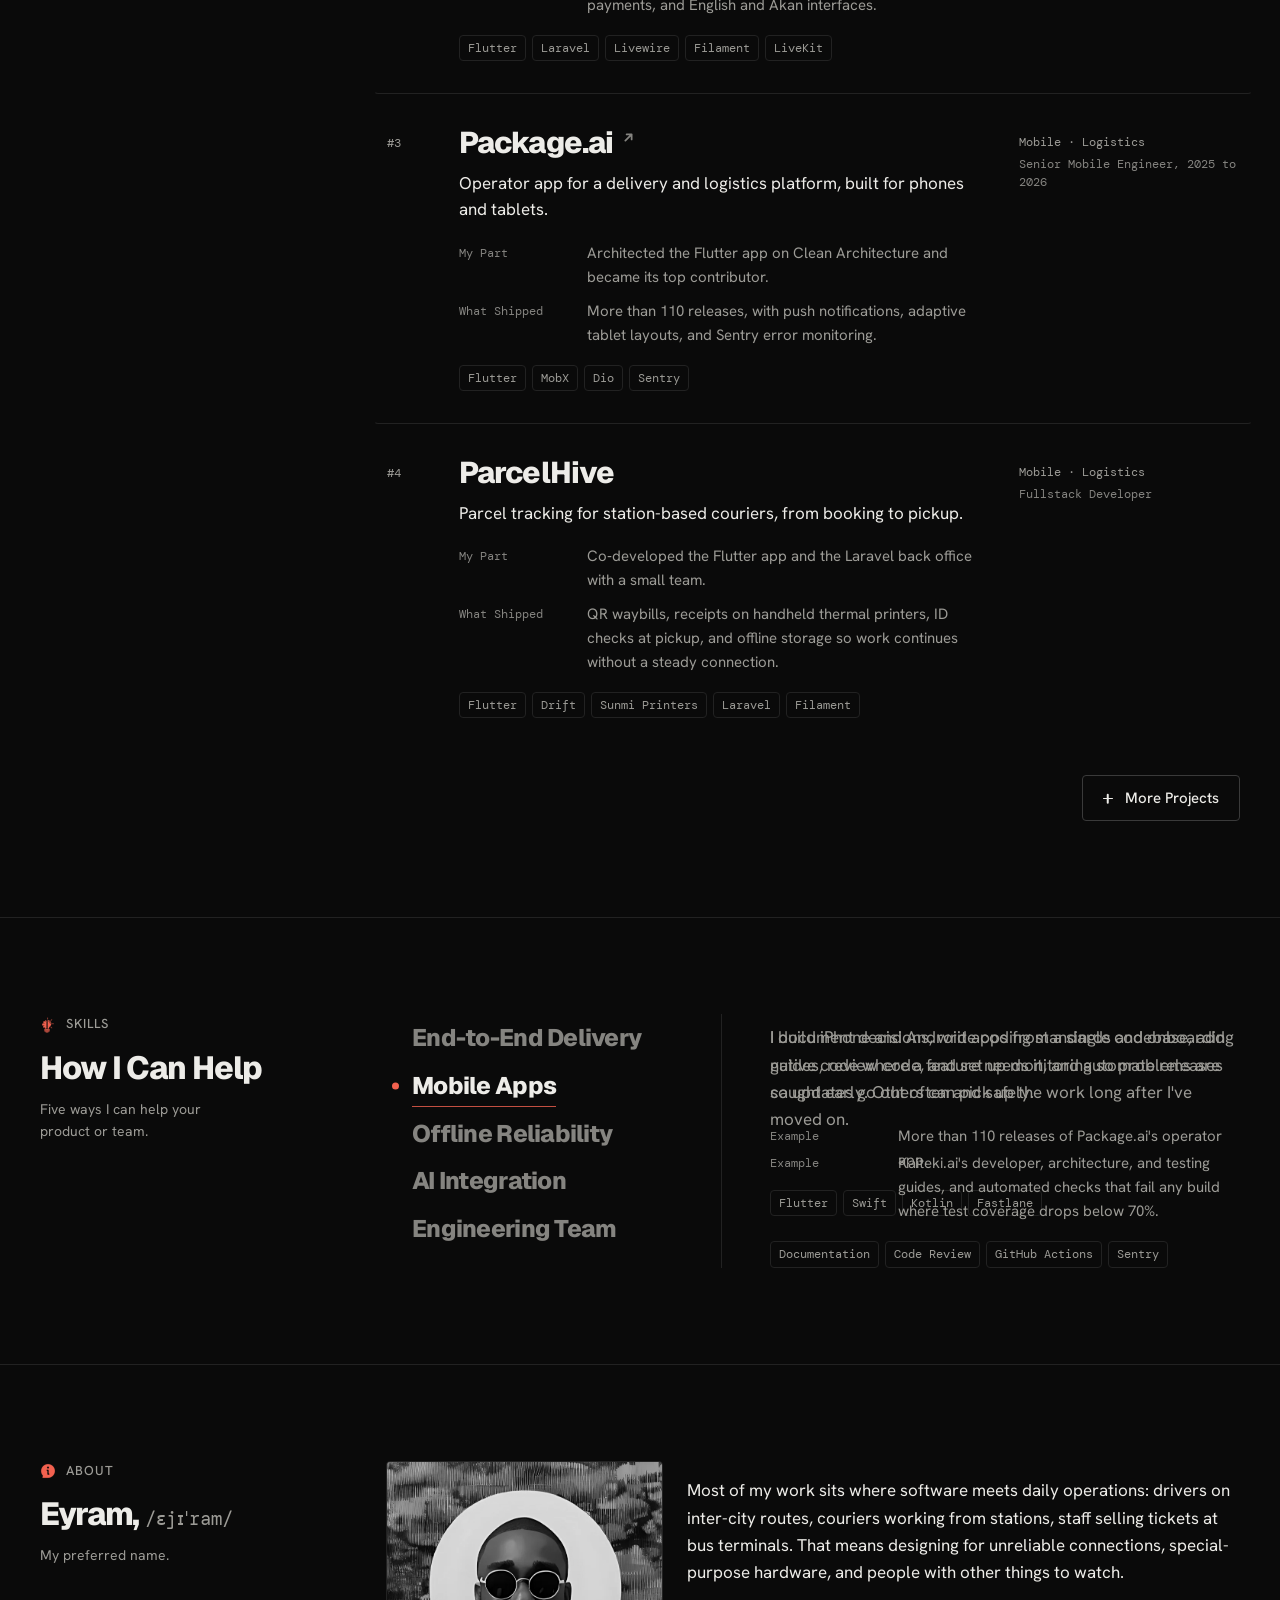
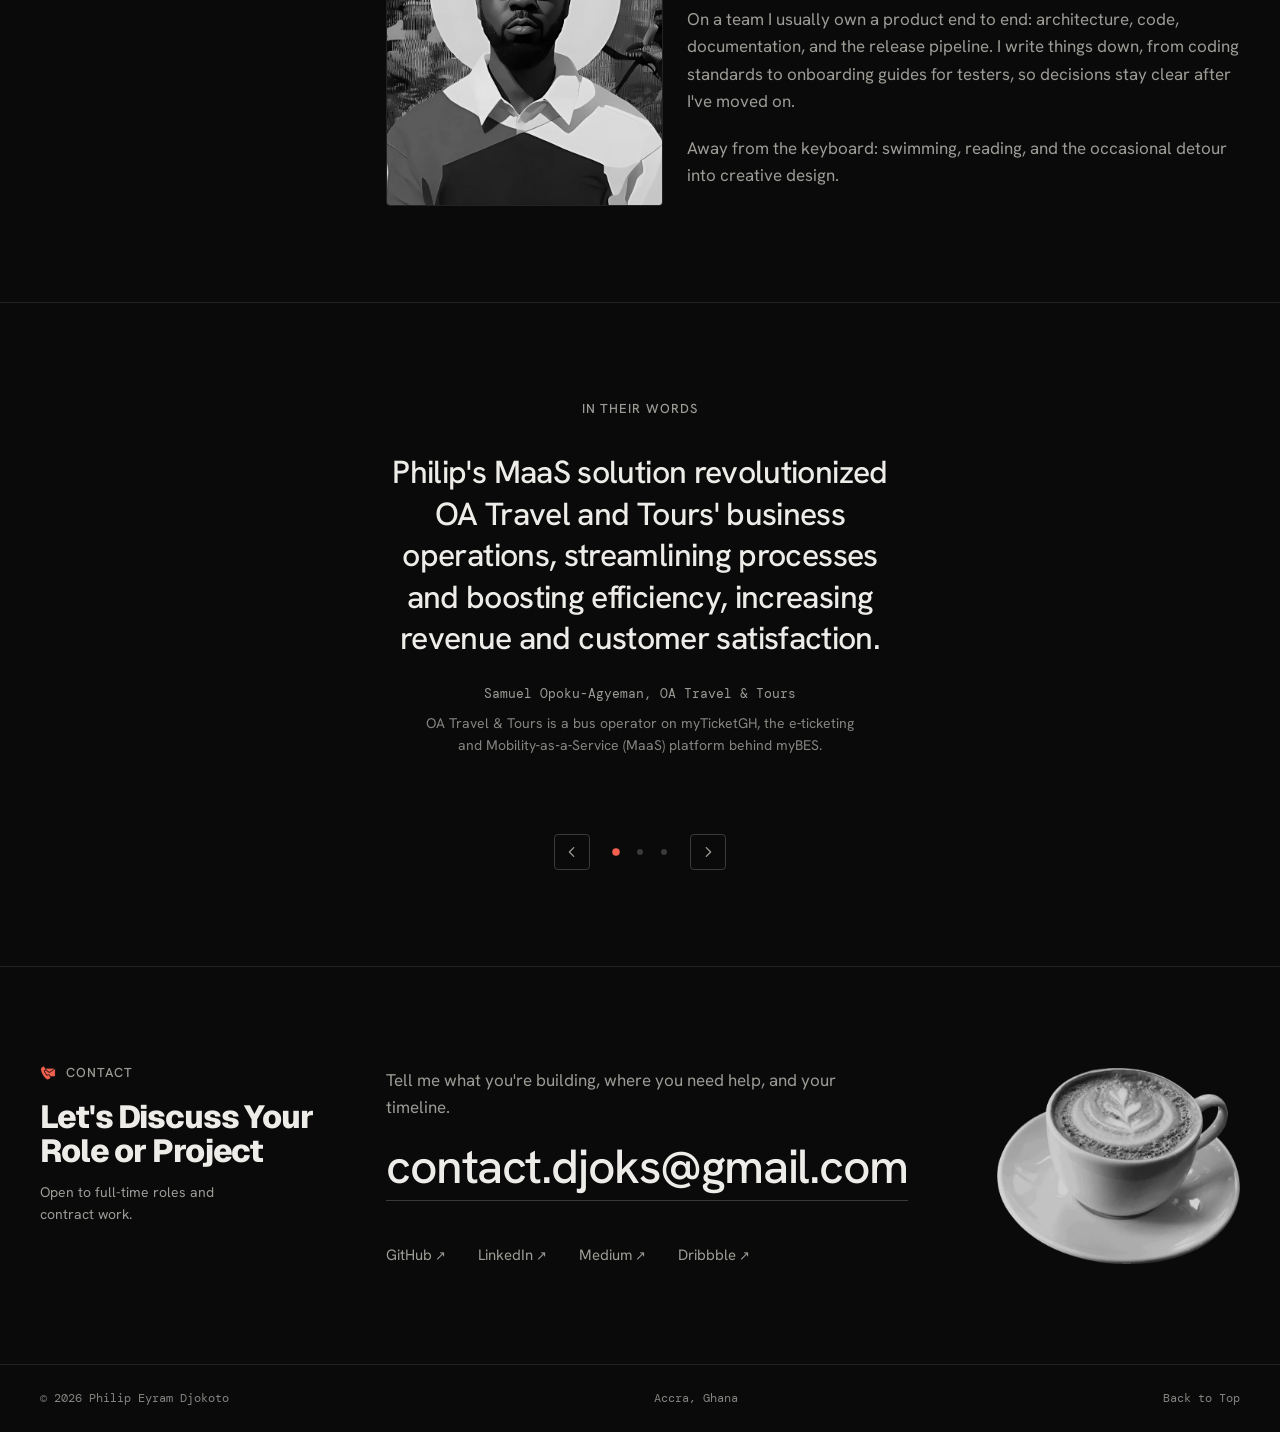
==== commit 6bcc702d: "fix: spell BeeHyv with its capital H" ====
--- a/index.html
+++ b/index.html
@@ -82,7 +82,7 @@
         <dl class="hero-facts reveal" style="--i:3">
           <div><dt>Based In</dt><dd>Accra, Ghana</dd></div>
           <div><dt>Working Since</dt><dd>2012</dd></div>
-          <div><dt>Most Recently With</dt><dd>Package.ai, Beehyv, SavannahTech</dd></div>
+          <div><dt>Most Recently With</dt><dd>Package.ai, BeeHyv, SavannahTech</dd></div>
         </dl>
         <div class="hero-actions reveal" style="--i:4">
           <a class="button button-primary" href="#projects">View Selected Projects</a>
@@ -148,7 +148,7 @@
                 <h3><a class="row-link" href="https://www.kaiteki.ai/" target="_blank" rel="noopener">Kaiteki.ai<svg class="link-arrow" viewBox="0 0 12 12" aria-hidden="true"><path d="M3.5 8.5 8.5 3.5M4.5 3.5h4v4"/></svg><span class="sr-only"> (opens in a new tab)</span></a></h3>
                 <p class="row-lead">Digital-wellbeing app for families and individuals who want healthier habits with their phones.</p>
                 <dl class="row-facts">
-                  <div><dt>My Part</dt><dd>Lead engineer at Beehyv. Integrated Apple's Screen Time APIs through Swift platform channels for tracking and app blocking.</dd></div>
+                  <div><dt>My Part</dt><dd>Lead engineer at BeeHyv. Integrated Apple's Screen Time APIs through Swift platform channels for tracking and app blocking.</dd></div>
                   <div><dt>What Shipped</dt><dd>Real-time screen-time tracking, app blocking, wellness points, and family management, iOS first.</dd></div>
                 </dl>
                 <ul class="tags"><li>Flutter</li><li>Swift</li><li>Screen Time API</li><li>Firebase</li></ul>
@@ -321,7 +321,7 @@
             <div class="skill-panel" role="tabpanel" id="skill-ai-integration" aria-labelledby="skill-ai-integration-tab" tabindex="0">
               <h3 class="skill-panel-title">AI Integration</h3>
               <p>I build AI features that run on the user's own phone, so private information never leaves the device, and answers can show where they came from.</p>
-              <dl class="row-facts skill-example"><div><dt>Example</dt><dd>Native iOS and Android AI assistants for Beehyv, built on Google's Gemma.</dd></div></dl>
+              <dl class="row-facts skill-example"><div><dt>Example</dt><dd>Native iOS and Android AI assistants for BeeHyv, built on Google's Gemma.</dd></div></dl>
               <ul class="tags"><li>On-Device AI</li><li>Gemma</li><li>Document Search (RAG)</li></ul>
             </div>
             <div class="skill-panel" role="tabpanel" id="skill-engineering-team" aria-labelledby="skill-engineering-team-tab" tabindex="0">
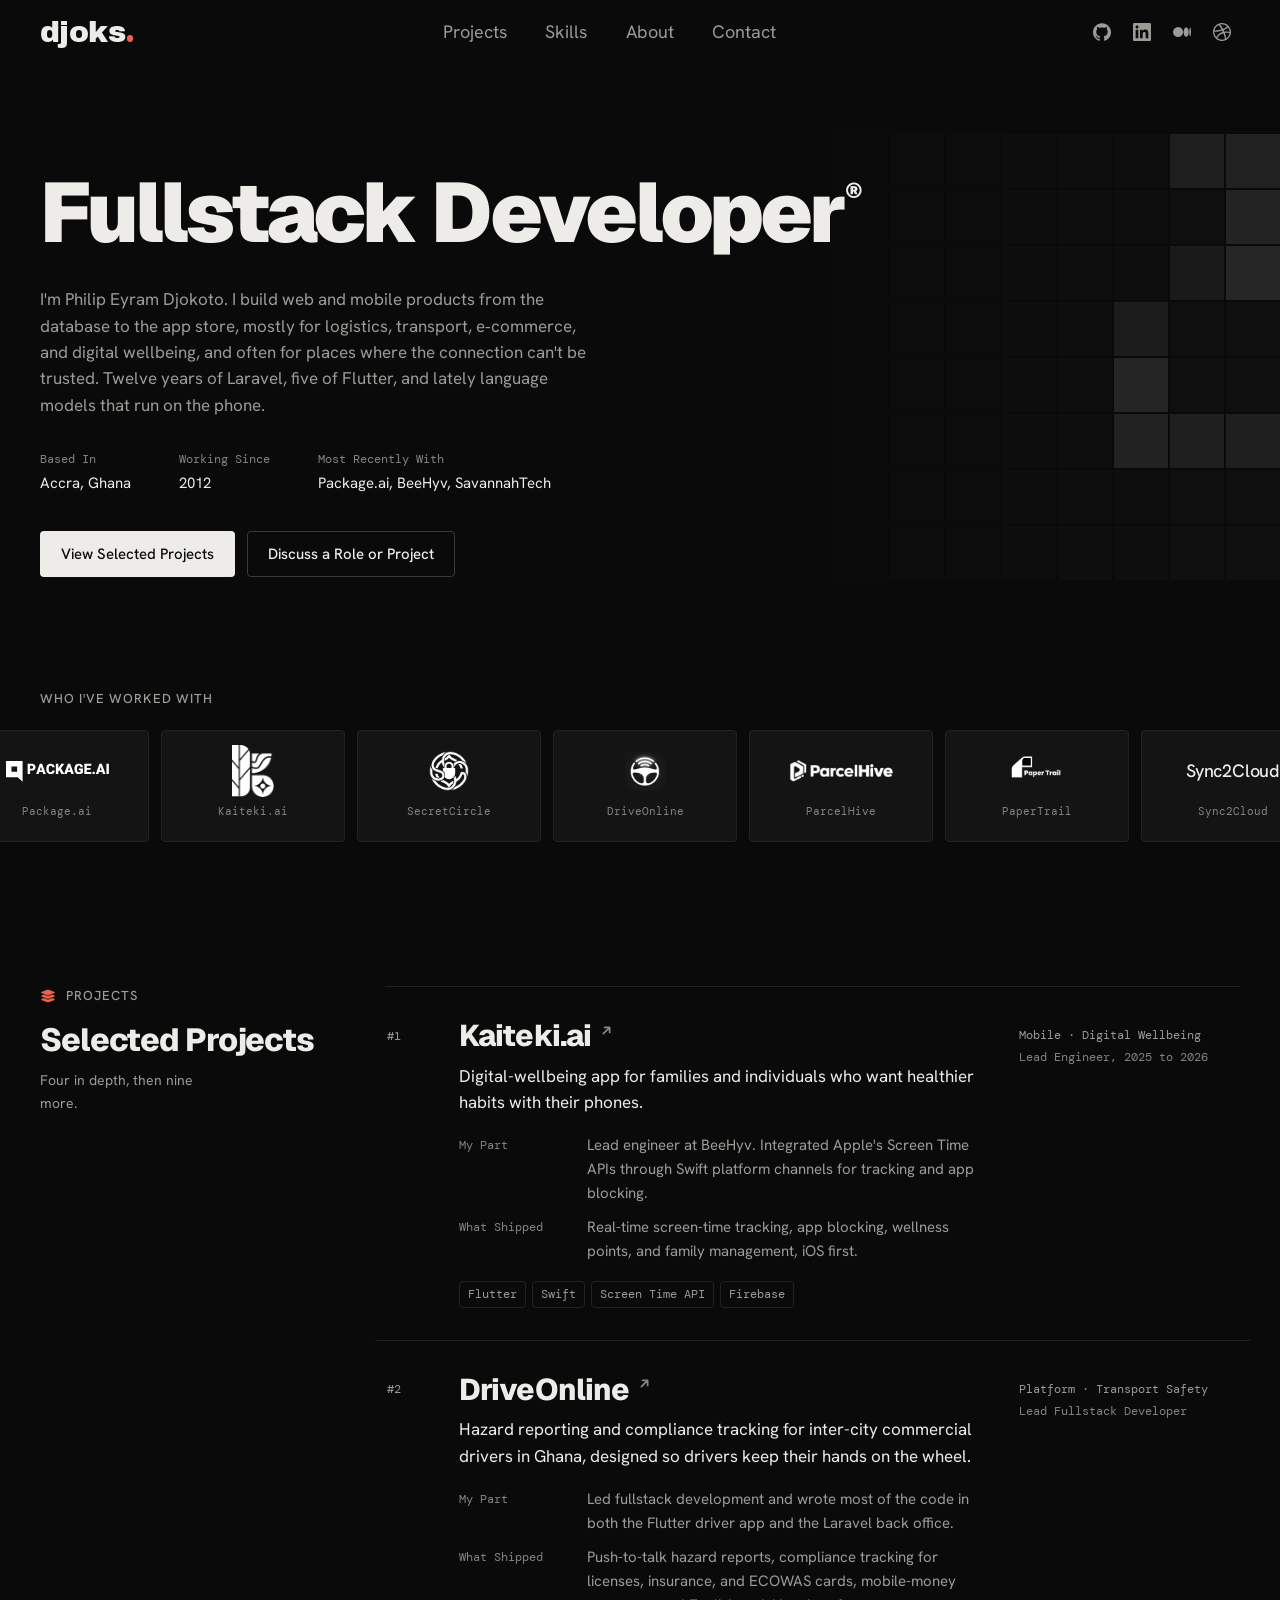
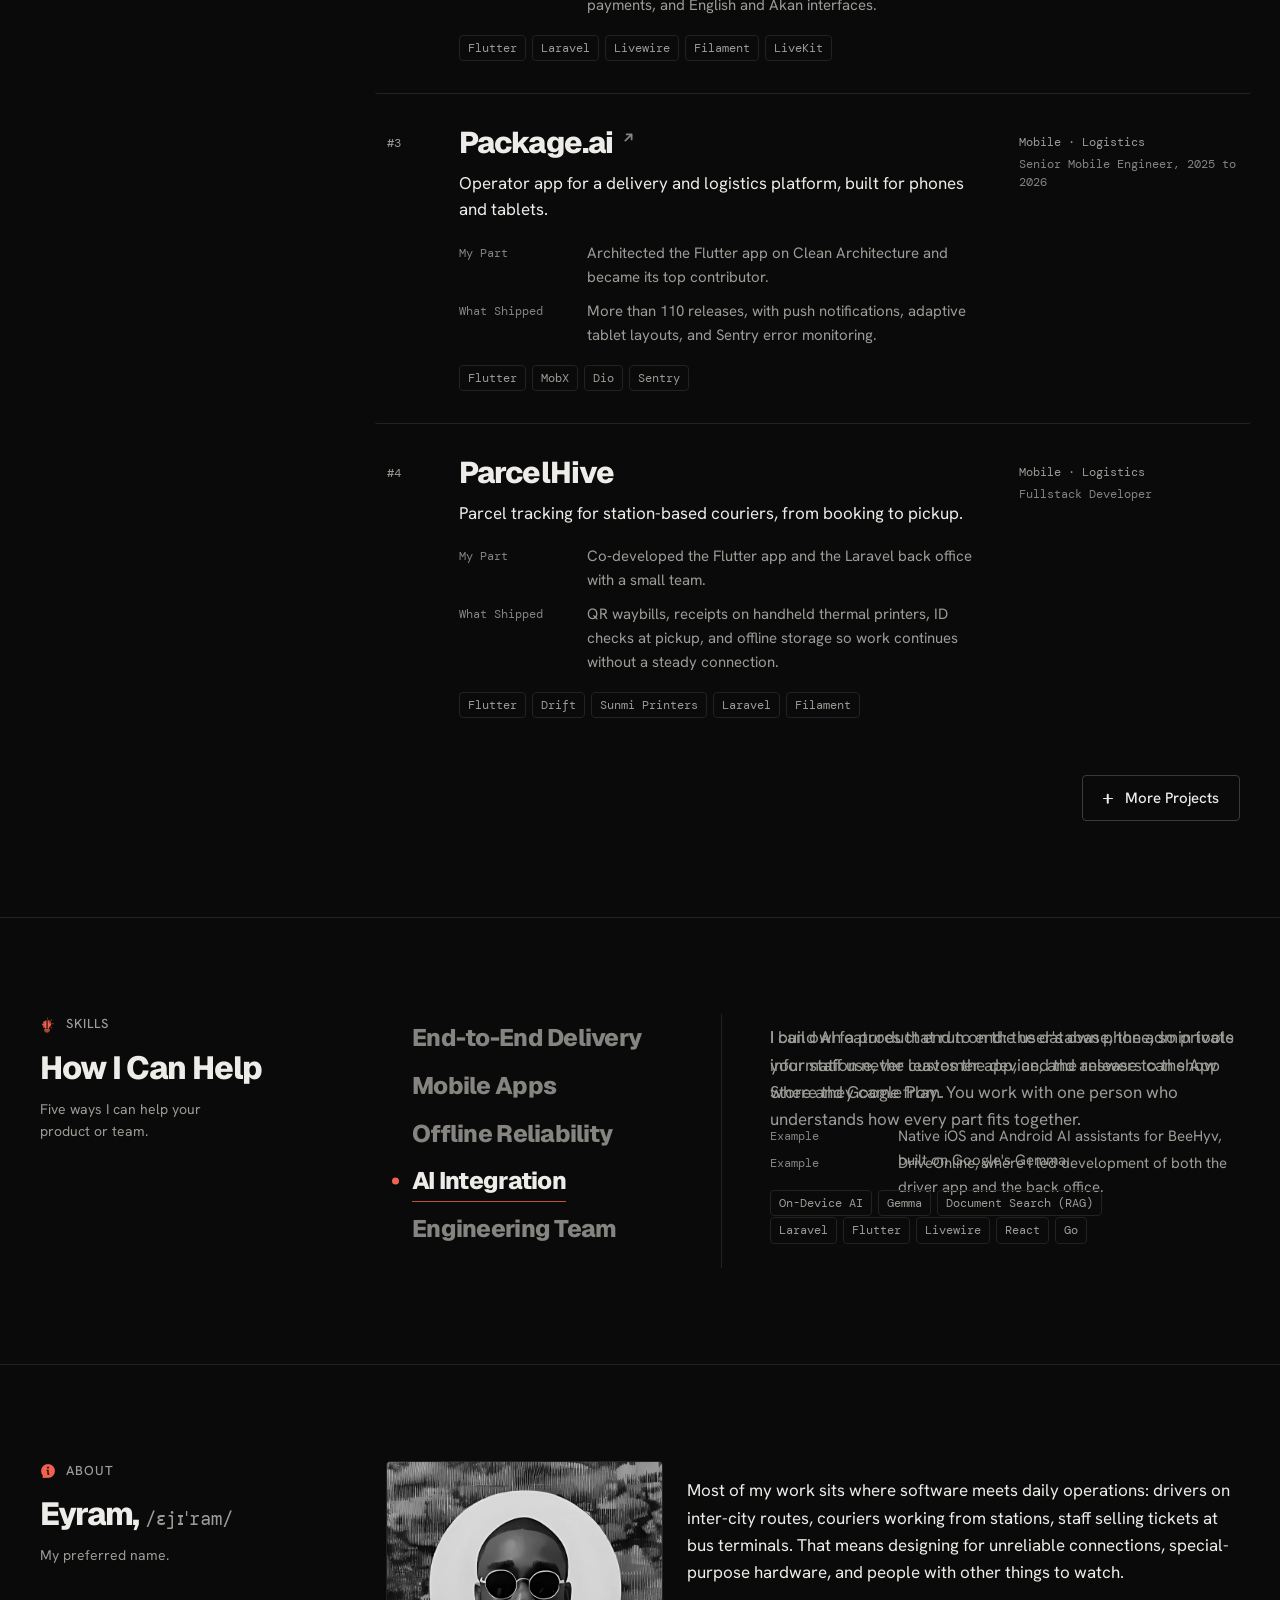
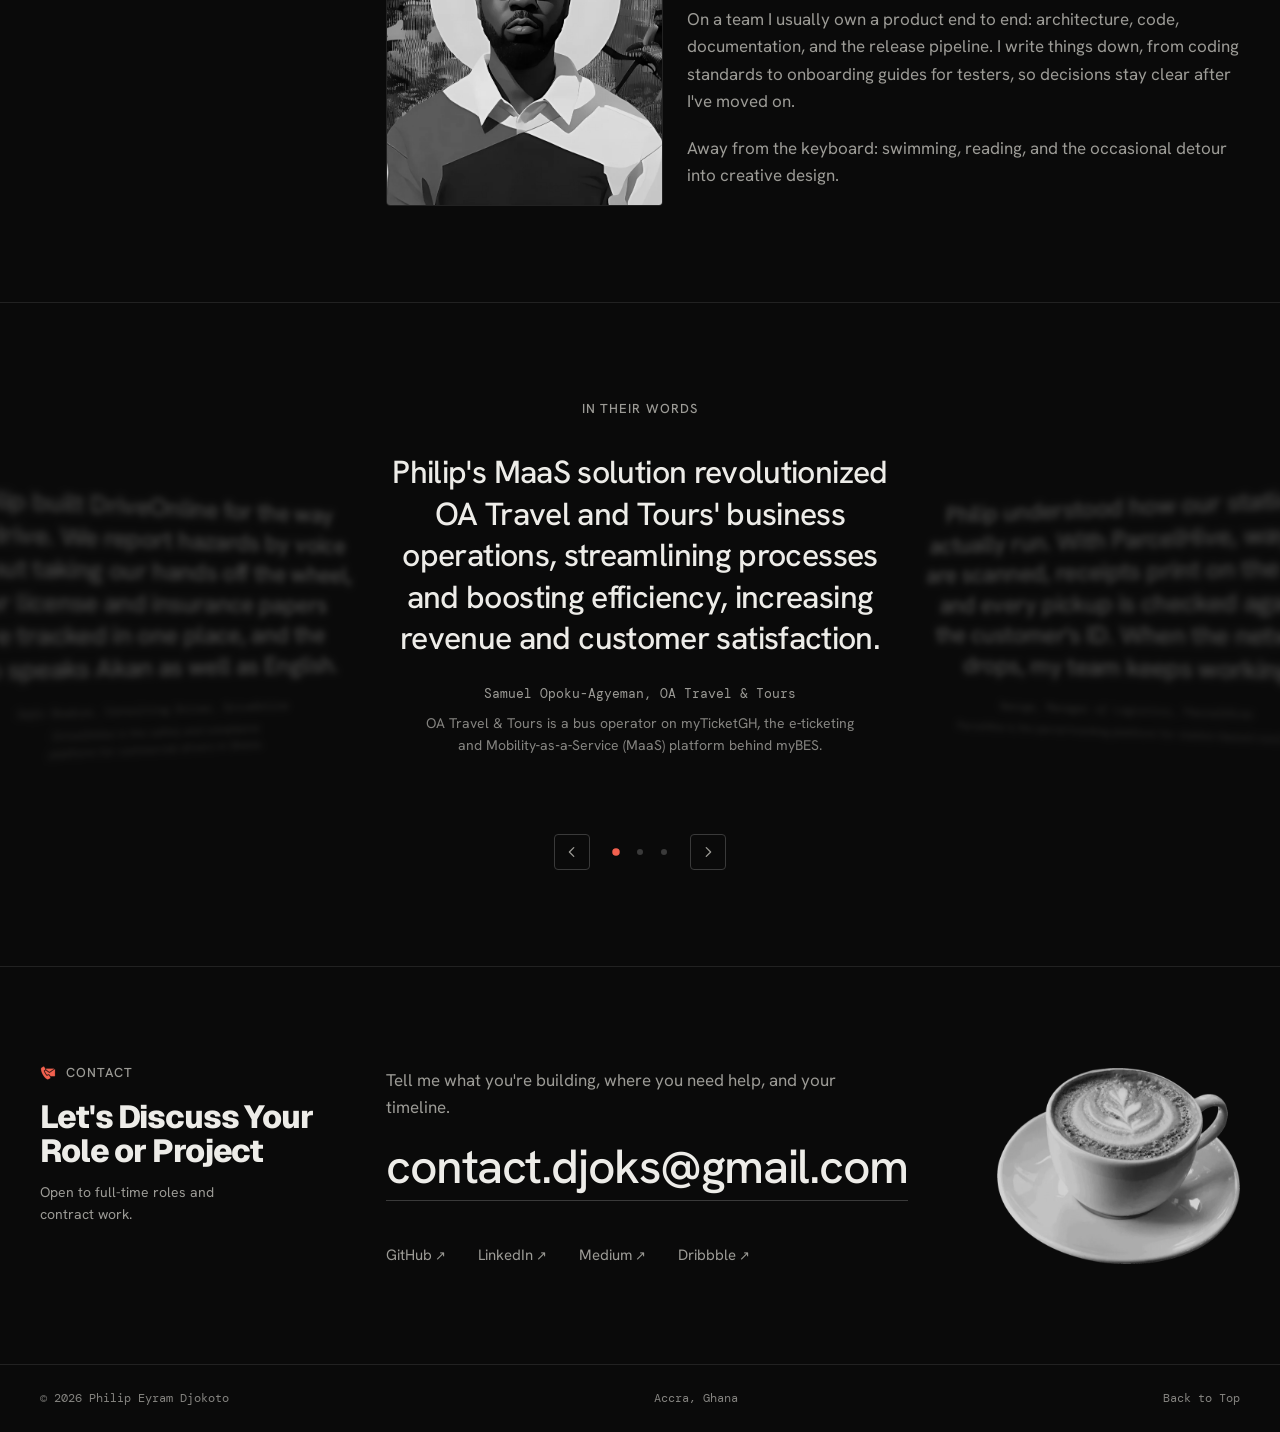
==== commit e624c1ee: "feat: rewrite the Ridio project entry The entry said the project was built solo and listed features " ====
--- a/index.html
+++ b/index.html
@@ -207,10 +207,10 @@
               <span class="row-index">#6</span>
               <div class="row-main">
                 <h3>Ridio</h3>
-                <p>A media server for buses. Passengers join the bus Wi-Fi and open a portal without using mobile data, and a library of movies, music and books comes next. Building it solo, from the on-bus device to its update system.</p>
+                <p>A media server for buses. Passengers join the bus Wi&#8209;Fi to watch movies, listen to music, read books, and browse selected social media for free, without using mobile data. Led the software and provisioning within the engineering team.</p>
                 <ul class="tags"><li>Linux</li><li>Python</li><li>Go</li><li>Captive Portal</li></ul>
               </div>
-              <div class="row-meta"><span>Hardware &middot; Media</span><span>In Progress</span></div>
+              <div class="row-meta"><span>Platform &middot; Media</span><span>Lead Engineer, 2025 to 2026</span></div>
             </li>
             <li class="row is-compact is-extra">
               <span class="row-index">#7</span>
